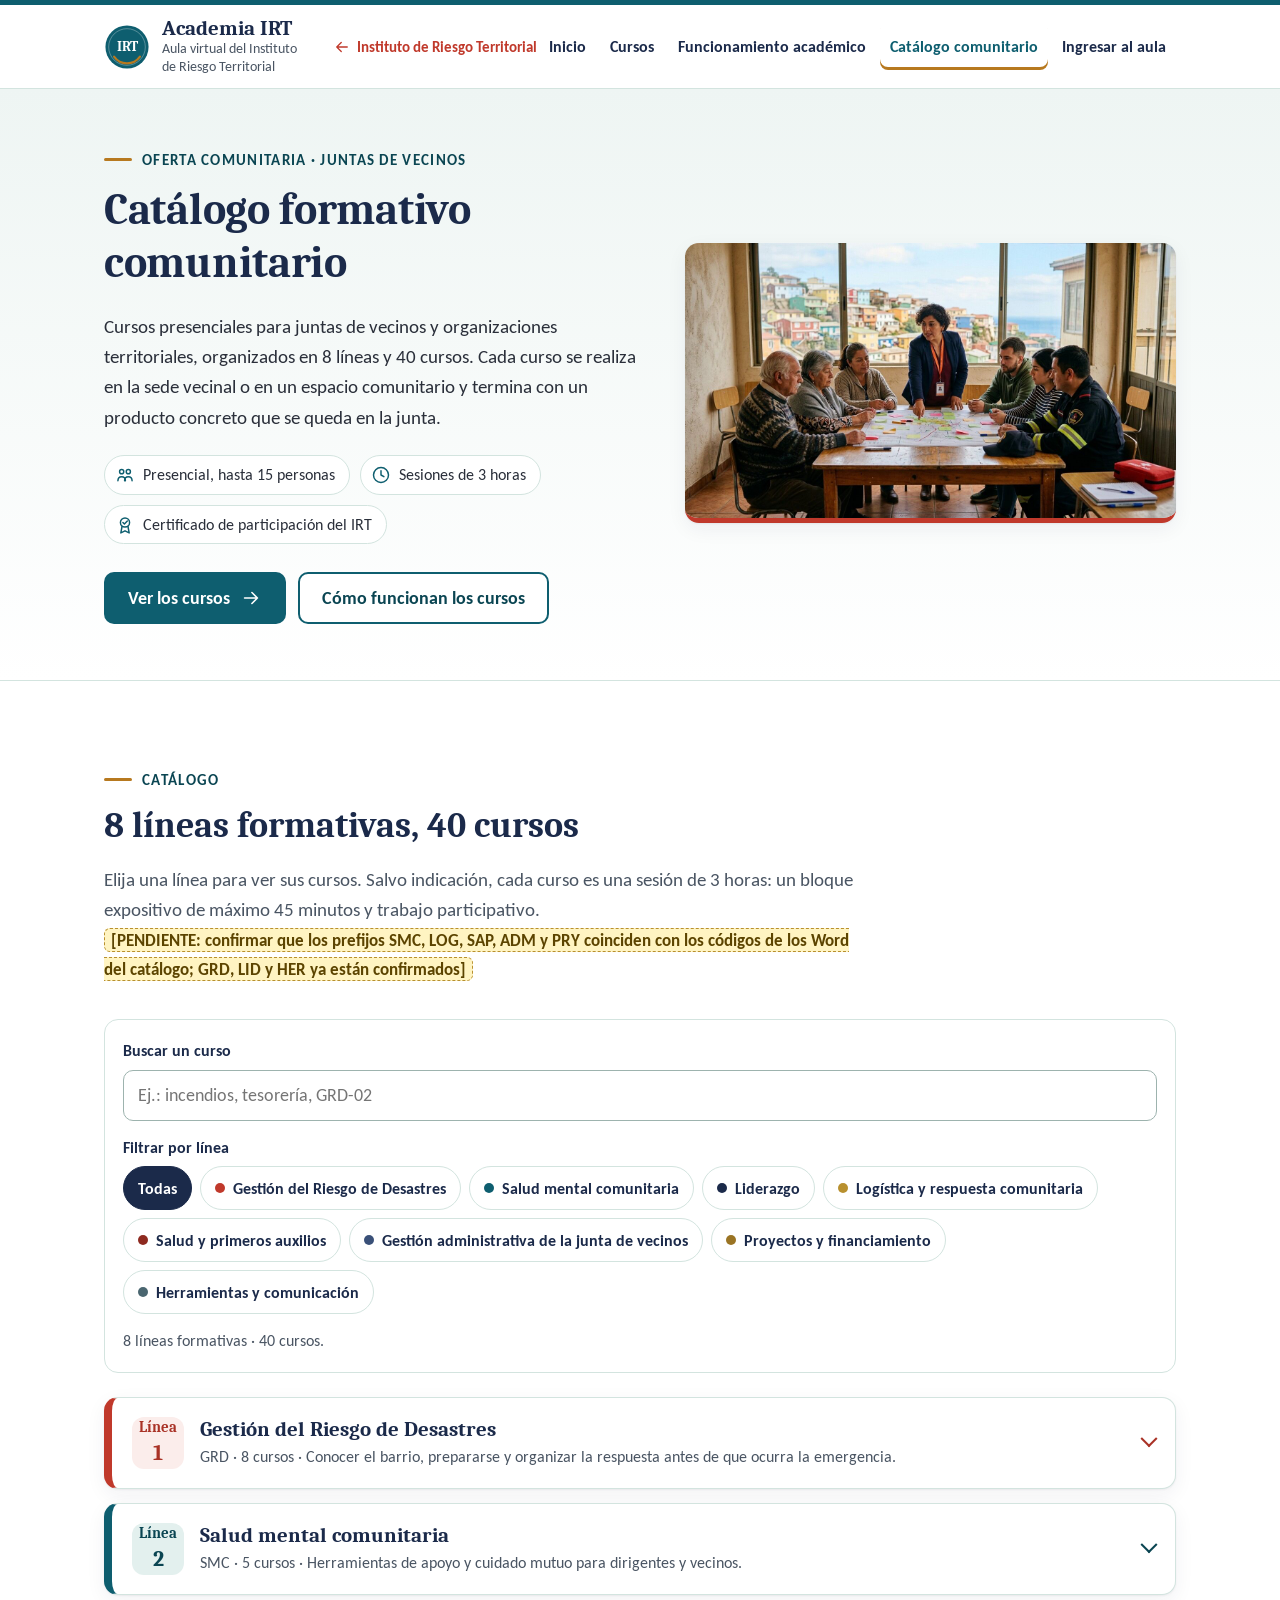
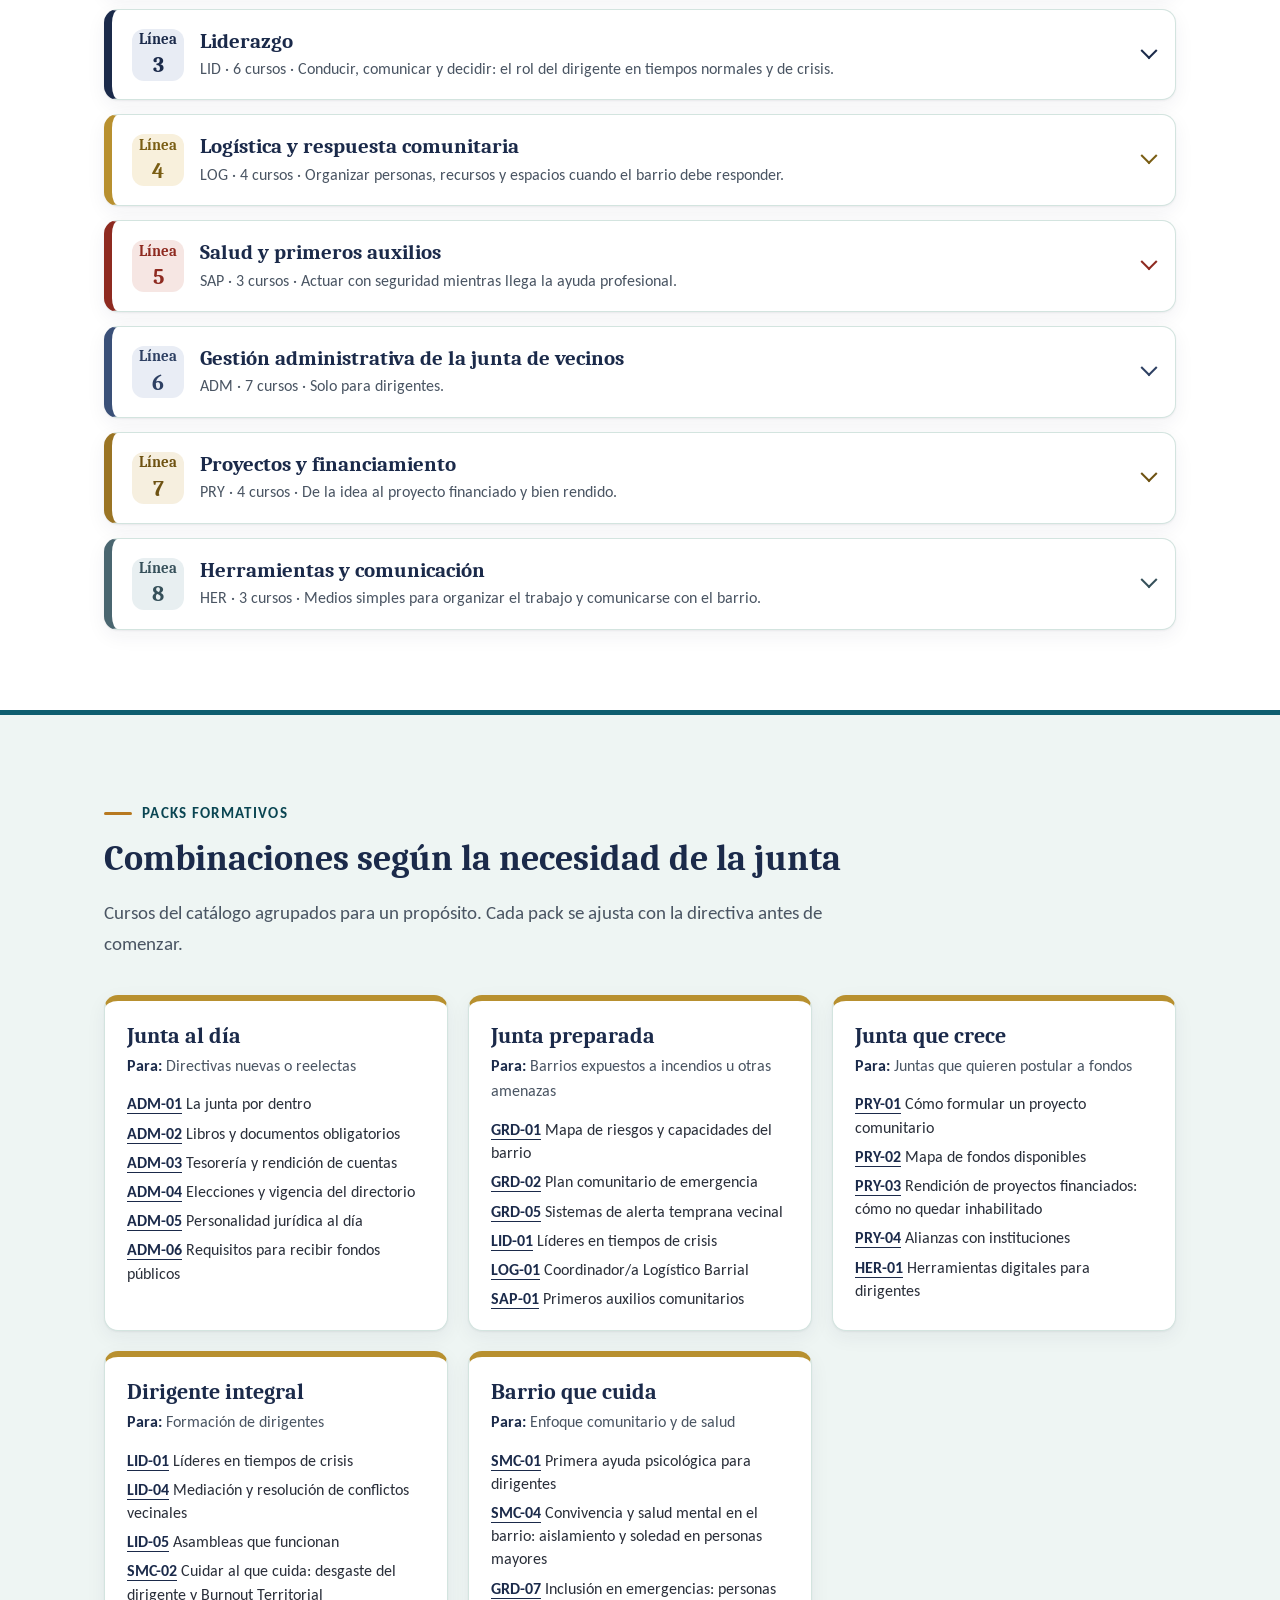
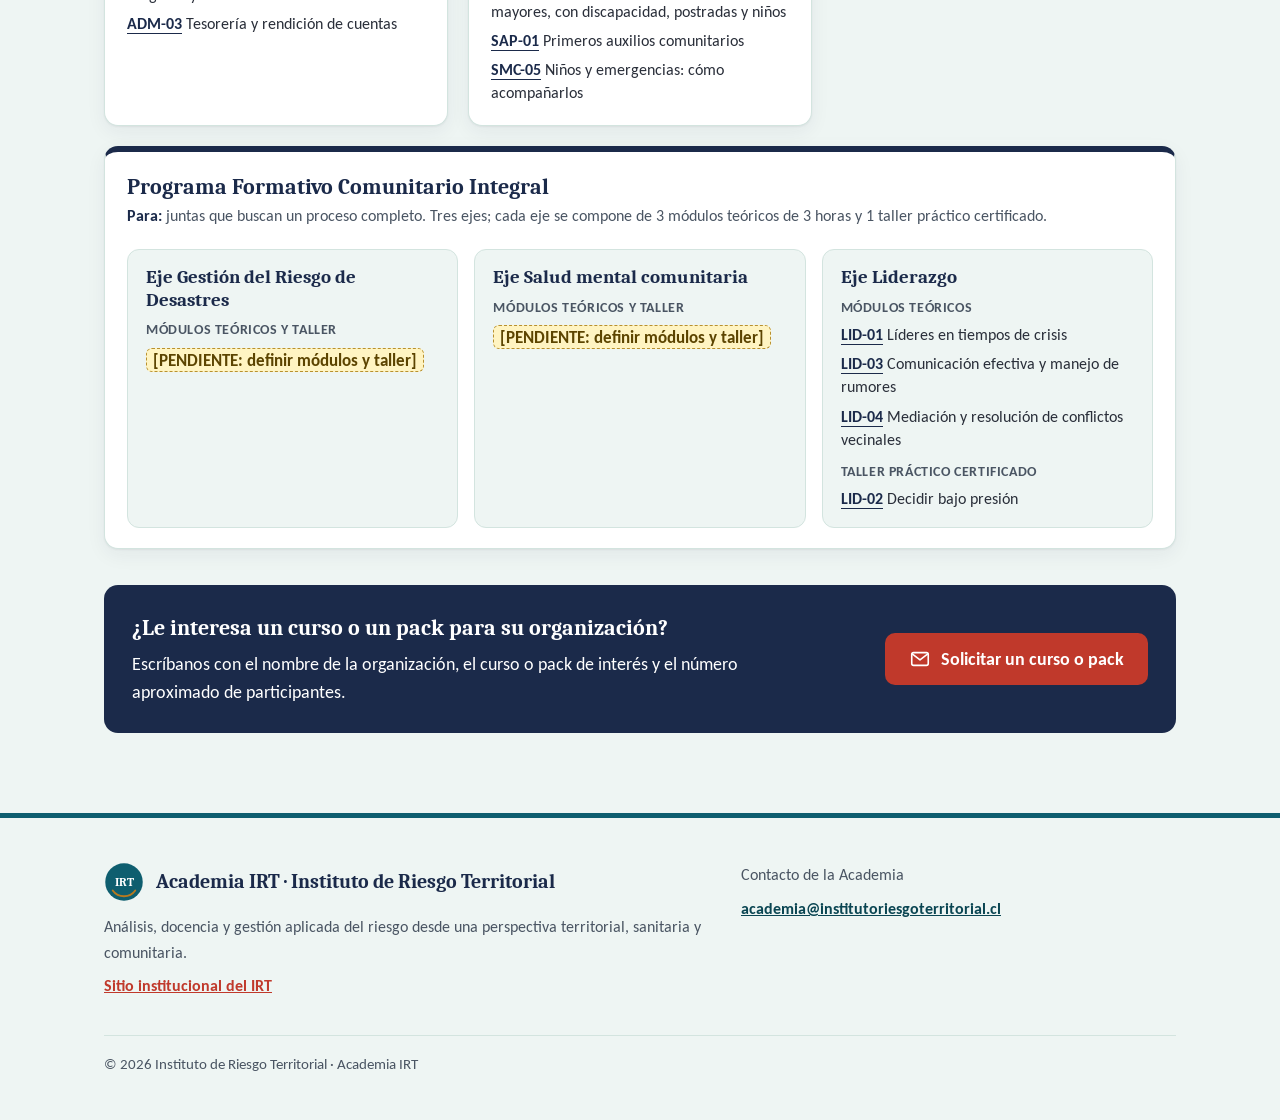
==== catalogo-comunitario/index.html @ b22c7d76 "Agrega Funcionamiento académico y Catálogo comunitario (JJVV) - Nueva página /funcionamiento/: prese" ====
<!doctype html>
<html lang="es">
<head>
<meta charset="utf-8">
<meta name="viewport" content="width=device-width, initial-scale=1">
<!-- Página en revisión: contiene marcas [PENDIENTE]. Quite noindex al publicarla. -->
<meta name="robots" content="noindex, nofollow">
<title>Catálogo comunitario · Academia IRT</title>
<meta name="description" content="Catálogo formativo de la Academia IRT para juntas de vecinos y organizaciones territoriales: 8 líneas y 40 cursos presenciales, y packs formativos.">
<link rel="canonical" href="https://cursos.institutoriesgoterritorial.cl/catalogo-comunitario/">
<meta name="theme-color" content="#0E5E6F">
<link rel="icon" href="/assets/sello.svg?v=20261014" type="image/svg+xml">
<link rel="preconnect" href="https://fonts.googleapis.com">
<link rel="preconnect" href="https://fonts.gstatic.com" crossorigin>
<link href="https://fonts.googleapis.com/css2?family=Caladea:wght@400;700&family=Carlito:ital,wght@0,400;0,700;1,400&display=swap" rel="stylesheet">
<link rel="stylesheet" href="/assets/academia.css?v=20261025b">
<link rel="stylesheet" href="/assets/comunitario.css?v=20261108">
</head>
<body>
<a class="saltar" href="#contenido">Saltar al contenido</a>

<header class="cabecera">
  <div class="wrap">
    <a class="marca" href="/">
      <svg class="sello" viewBox="0 0 64 64" aria-hidden="true"><circle cx="32" cy="32" r="30" fill="#0E5E6F"/><circle cx="32" cy="32" r="25.5" fill="none" stroke="#fff" stroke-opacity=".35" stroke-width="1.2"/><path d="M14 45.5a22 22 0 0 0 36 0" fill="none" stroke="#B7791F" stroke-width="3" stroke-linecap="round"/><text x="32" y="38" text-anchor="middle" font-family="Caladea, Cambria, Georgia, serif" font-weight="700" font-size="19" fill="#fff">IRT</text></svg>
      <span><b>Academia IRT</b><small>Aula virtual del Instituto de Riesgo Territorial</small></span>
    </a>
    <div class="cabecera__extra">
      <a class="volver-irt" href="https://institutoriesgoterritorial.cl" data-sitio="/"><svg class="ico" aria-hidden="true"><use href="/assets/iconos.svg?v=20261025#i-volver"/></svg>Instituto de Riesgo Territorial<span class="visual-oculto"> (sitio institucional)</span></a>
    </div>
    <nav class="menu" aria-label="Secciones de la Academia">
      <a href="/">Inicio</a>
      <a href="/#cursos">Cursos</a>
      <a href="/funcionamiento/">Funcionamiento académico</a>
      <a href="/catalogo-comunitario/" aria-current="true">Catálogo comunitario</a>
      <a href="/cursos/">Ingresar al aula</a>
    </nav>
  </div>
</header>

<main id="contenido">

<section class="apertura-com" aria-labelledby="titulo-catalogo">
  <div class="wrap">
    <div>
      <span class="antetitulo">Oferta comunitaria · Juntas de vecinos</span>
      <h1 id="titulo-catalogo">Catálogo formativo comunitario</h1>
      <p class="bajada">Cursos presenciales para juntas de vecinos y organizaciones territoriales, organizados en 8 líneas y 40 cursos. Cada curso se realiza en la sede vecinal o en un espacio comunitario y termina con un producto concreto que se queda en la junta.</p>
      <div class="datos">
        <span class="dato"><svg class="ico" aria-hidden="true"><use href="/assets/iconos.svg?v=20261025#i-presencial"/></svg>Presencial, hasta 15 personas</span>
        <span class="dato"><svg class="ico" aria-hidden="true"><use href="/assets/iconos.svg?v=20261025#i-reloj"/></svg>Sesiones de 3 horas</span>
        <span class="dato"><svg class="ico" aria-hidden="true"><use href="/assets/iconos.svg?v=20261025#i-certificado"/></svg>Certificado de participación del IRT</span>
      </div>
      <div class="btns">
        <a class="btn btn--primario" href="#catalogo">Ver los cursos<svg class="ico" aria-hidden="true"><use href="/assets/iconos.svg?v=20261025#i-flecha"/></svg></a>
        <a class="btn btn--secundario" href="/funcionamiento/#presencial">Cómo funcionan los cursos</a>
      </div>
    </div>
    <figure>
      <img src="/assets/img/comunitario/taller-comunitario.jpg" alt="Vecinas, vecinos, un bombero y una facilitadora trabajan alrededor de una mesa con un mapa del barrio lleno de notas adhesivas." width="1376" height="768" decoding="async">
    </figure>
  </div>
</section>

<section class="seccion" id="catalogo" aria-labelledby="titulo-lineas">
  <div class="wrap">
    <div class="encabezado">
      <span class="antetitulo">Catálogo</span>
      <h2 id="titulo-lineas">8 líneas formativas, 40 cursos</h2>
      <p class="bajada">Elija una línea para ver sus cursos. Salvo indicación, cada curso es una sesión de 3 horas: un bloque expositivo de máximo 45 minutos y trabajo participativo.</p>
      <span class="pendiente-dato">[PENDIENTE: confirmar que los prefijos SMC, LOG, SAP, ADM y PRY coinciden con los códigos de los Word del catálogo; GRD, LID y HER ya están confirmados]</span>
    </div>

    <div class="cat-herramientas" data-cat-herramientas hidden>
      <div class="cat-buscador">
        <label for="cat-buscar">Buscar un curso</label>
        <input id="cat-buscar" type="search" placeholder="Ej.: incendios, tesorería, GRD-02" autocomplete="off" spellcheck="false" aria-describedby="cat-estado">
      </div>
      <fieldset class="cat-filtros">
        <legend>Filtrar por línea</legend>
        <button type="button" class="cat-filtro" data-cat-filtro="" aria-pressed="true">Todas</button>
        <button type="button" class="cat-filtro" data-cat-filtro="GRD" data-linea="GRD" aria-pressed="false"><i aria-hidden="true"></i>Gestión del Riesgo de Desastres</button>
        <button type="button" class="cat-filtro" data-cat-filtro="SMC" data-linea="SMC" aria-pressed="false"><i aria-hidden="true"></i>Salud mental comunitaria</button>
        <button type="button" class="cat-filtro" data-cat-filtro="LID" data-linea="LID" aria-pressed="false"><i aria-hidden="true"></i>Liderazgo</button>
        <button type="button" class="cat-filtro" data-cat-filtro="LOG" data-linea="LOG" aria-pressed="false"><i aria-hidden="true"></i>Logística y respuesta comunitaria</button>
        <button type="button" class="cat-filtro" data-cat-filtro="SAP" data-linea="SAP" aria-pressed="false"><i aria-hidden="true"></i>Salud y primeros auxilios</button>
        <button type="button" class="cat-filtro" data-cat-filtro="ADM" data-linea="ADM" aria-pressed="false"><i aria-hidden="true"></i>Gestión administrativa de la junta de vecinos</button>
        <button type="button" class="cat-filtro" data-cat-filtro="PRY" data-linea="PRY" aria-pressed="false"><i aria-hidden="true"></i>Proyectos y financiamiento</button>
        <button type="button" class="cat-filtro" data-cat-filtro="HER" data-linea="HER" aria-pressed="false"><i aria-hidden="true"></i>Herramientas y comunicación</button>
      </fieldset>
      <p class="cat-estado" id="cat-estado" data-cat-estado aria-live="polite">8 líneas formativas · 40 cursos.</p>
    </div>

    <div class="lineas" data-catalogo-com>
      <details class="linea" id="linea-GRD" data-linea="GRD">
        <summary>
          <span class="linea__num"><span>Línea</span><b>1</b></span>
          <span><span class="linea__titulo">Gestión del Riesgo de Desastres</span><span class="linea__meta">GRD · 8 cursos · Conocer el barrio, prepararse y organizar la respuesta antes de que ocurra la emergencia.</span></span>
        </summary>
        <div class="linea__cuerpo">
          <ul class="cursos-com">
          <li class="curso-com" id="c-GRD-01">
            <span class="curso-com__codigo">GRD-01</span>
            <div>
              <h4>Mapa de riesgos y capacidades del barrio</h4>
              <p>Cartografía participativa: los vecinos identifican amenazas, zonas seguras, recursos y personas que requieren apoyo.</p>
              <div class="curso-com__tags"><span class="tag-com"><svg class="ico" aria-hidden="true"><use href="/assets/iconos.svg?v=20261025#i-reloj"/></svg>3 horas · 1 sesión</span></div>
            </div>
          </li>
          <li class="curso-com" id="c-GRD-02">
            <span class="curso-com__codigo">GRD-02</span>
            <div>
              <h4>Plan comunitario de emergencia</h4>
              <p>La junta sale con su plan escrito: roles, comunicaciones, puntos de encuentro y coordinación con otros actores.</p>
              <div class="curso-com__tags"><span class="tag-com"><svg class="ico" aria-hidden="true"><use href="/assets/iconos.svg?v=20261025#i-reloj"/></svg>6 horas · 2 sesiones</span></div>
            </div>
          </li>
          <li class="curso-com" id="c-GRD-03">
            <span class="curso-com__codigo">GRD-03</span>
            <div>
              <h4>Prevención y respuesta ante incendios forestales y de interfaz urbana</h4>
              <p>Medidas de prevención en la vivienda y el entorno, y cómo actuar ante un incendio que se acerca al barrio.</p>
              <div class="curso-com__tags"><span class="tag-com"><svg class="ico" aria-hidden="true"><use href="/assets/iconos.svg?v=20261025#i-reloj"/></svg>3 horas · 1 sesión</span></div>
            </div>
          </li>
          <li class="curso-com" id="c-GRD-04">
            <span class="curso-com__codigo">GRD-04</span>
            <div>
              <h4>Preparación familiar</h4>
              <p>Mochila de emergencia, plan familiar y puntos de encuentro, para que cada hogar sepa qué hacer.</p>
              <div class="curso-com__tags"><span class="tag-com"><svg class="ico" aria-hidden="true"><use href="/assets/iconos.svg?v=20261025#i-reloj"/></svg>3 horas · 1 sesión</span><span class="tag-com tag-com--abierto"><svg class="ico" aria-hidden="true"><use href="/assets/iconos.svg?v=20261025#i-comunidad"/></svg>Abierto a todos los vecinos</span></div>
            </div>
          </li>
          <li class="curso-com" id="c-GRD-05">
            <span class="curso-com__codigo">GRD-05</span>
            <div>
              <h4>Sistemas de alerta temprana vecinal</h4>
              <p>Cómo recibir, verificar y difundir una alerta en el barrio, y quién avisa a quién.</p>
              <div class="curso-com__tags"><span class="tag-com"><svg class="ico" aria-hidden="true"><use href="/assets/iconos.svg?v=20261025#i-reloj"/></svg>3 horas · 1 sesión</span></div>
            </div>
          </li>
          <li class="curso-com" id="c-GRD-06">
            <span class="curso-com__codigo">GRD-06</span>
            <div>
              <h4>Evacuación y simulacros barriales</h4>
              <p>Rutas de evacuación, puntos de encuentro y diseño, ejecución y evaluación de un simulacro barrial.</p>
              <div class="curso-com__tags"><span class="tag-com"><svg class="ico" aria-hidden="true"><use href="/assets/iconos.svg?v=20261025#i-reloj"/></svg>6 horas · 2 sesiones</span></div>
            </div>
          </li>
          <li class="curso-com" id="c-GRD-07">
            <span class="curso-com__codigo">GRD-07</span>
            <div>
              <h4>Inclusión en emergencias: personas mayores, con discapacidad, postradas y niños</h4>
              <p>Cómo identificar y apoyar a quienes necesitan más ayuda antes, durante y después de una emergencia.</p>
              <div class="curso-com__tags"><span class="tag-com"><svg class="ico" aria-hidden="true"><use href="/assets/iconos.svg?v=20261025#i-reloj"/></svg>3 horas · 1 sesión</span></div>
            </div>
          </li>
          <li class="curso-com" id="c-GRD-08">
            <span class="curso-com__codigo">GRD-08</span>
            <div>
              <h4>Riesgo cotidiano en el barrio: calor extremo, cortes de agua y luz, temporales</h4>
              <p>Preparación ante los eventos que más se repiten y que afectan la vida diaria del barrio.</p>
              <div class="curso-com__tags"><span class="tag-com"><svg class="ico" aria-hidden="true"><use href="/assets/iconos.svg?v=20261025#i-reloj"/></svg>3 horas · 1 sesión</span></div>
            </div>
          </li>
          </ul>
          <p class="linea__itinerario"><b>Itinerario sugerido:</b> mapa de riesgos (GRD-01) → inclusión (GRD-07) → alerta (GRD-05) → plan (GRD-02) → simulacro (GRD-06).</p>
        </div>
      </details>
      <details class="linea" id="linea-SMC" data-linea="SMC">
        <summary>
          <span class="linea__num"><span>Línea</span><b>2</b></span>
          <span><span class="linea__titulo">Salud mental comunitaria</span><span class="linea__meta">SMC · 5 cursos · Herramientas de apoyo y cuidado mutuo para dirigentes y vecinos.</span></span>
        </summary>
        <div class="linea__cuerpo">
          <p class="linea__nota" role="note"><b>Importante:</b> Estos cursos no forman terapeutas ni habilitan para diagnóstico o tratamiento. Entregan herramientas de apoyo comunitario y derivación.</p>
          <ul class="cursos-com">
          <li class="curso-com" id="c-SMC-01">
            <span class="curso-com__codigo">SMC-01</span>
            <div>
              <h4>Primera ayuda psicológica para dirigentes</h4>
              <p>Cómo acompañar a una persona afectada en las primeras horas: escuchar, contener y derivar.</p>
              <div class="curso-com__tags"><span class="tag-com"><svg class="ico" aria-hidden="true"><use href="/assets/iconos.svg?v=20261025#i-reloj"/></svg>3 horas · 1 sesión</span></div>
            </div>
          </li>
          <li class="curso-com" id="c-SMC-02">
            <span class="curso-com__codigo">SMC-02</span>
            <div>
              <h4>Cuidar al que cuida: desgaste del dirigente y Burnout Territorial</h4>
              <p>Reconocer el desgaste en quienes dirigen y construir prácticas de cuidado dentro de la directiva.</p>
              <div class="curso-com__tags"><span class="tag-com"><svg class="ico" aria-hidden="true"><use href="/assets/iconos.svg?v=20261025#i-reloj"/></svg>3 horas · 1 sesión</span></div>
            </div>
          </li>
          <li class="curso-com" id="c-SMC-03">
            <span class="curso-com__codigo">SMC-03</span>
            <div>
              <h4>Duelo y pérdida en comunidades afectadas</h4>
              <p>Comprender el duelo personal y colectivo tras una emergencia y cómo acompañarlo desde la junta.</p>
              <div class="curso-com__tags"><span class="tag-com"><svg class="ico" aria-hidden="true"><use href="/assets/iconos.svg?v=20261025#i-reloj"/></svg>3 horas · 1 sesión</span></div>
            </div>
          </li>
          <li class="curso-com" id="c-SMC-04">
            <span class="curso-com__codigo">SMC-04</span>
            <div>
              <h4>Convivencia y salud mental en el barrio: aislamiento y soledad en personas mayores</h4>
              <p>Detectar el aislamiento de personas mayores y tejer redes vecinales de apoyo.</p>
              <div class="curso-com__tags"><span class="tag-com"><svg class="ico" aria-hidden="true"><use href="/assets/iconos.svg?v=20261025#i-reloj"/></svg>3 horas · 1 sesión</span></div>
            </div>
          </li>
          <li class="curso-com" id="c-SMC-05">
            <span class="curso-com__codigo">SMC-05</span>
            <div>
              <h4>Niños y emergencias: cómo acompañarlos</h4>
              <p>Cómo hablar con niños y niñas sobre lo ocurrido y acompañarlos en la recuperación.</p>
              <div class="curso-com__tags"><span class="tag-com"><svg class="ico" aria-hidden="true"><use href="/assets/iconos.svg?v=20261025#i-reloj"/></svg>3 horas · 1 sesión</span></div>
            </div>
          </li>
          </ul>
        </div>
      </details>
      <details class="linea" id="linea-LID" data-linea="LID">
        <summary>
          <span class="linea__num"><span>Línea</span><b>3</b></span>
          <span><span class="linea__titulo">Liderazgo</span><span class="linea__meta">LID · 6 cursos · Conducir, comunicar y decidir: el rol del dirigente en tiempos normales y de crisis.</span></span>
        </summary>
        <div class="linea__cuerpo">
          <ul class="cursos-com">
          <li class="curso-com" id="c-LID-01">
            <span class="curso-com__codigo">LID-01</span>
            <div>
              <h4>Líderes en tiempos de crisis</h4>
              <p>El rol del dirigente antes, durante y después de una emergencia: organizar, coordinar y sostener a la comunidad.</p>
              <div class="curso-com__tags"><span class="tag-com"><svg class="ico" aria-hidden="true"><use href="/assets/iconos.svg?v=20261025#i-reloj"/></svg>3 horas · 1 sesión</span></div>
            </div>
          </li>
          <li class="curso-com" id="c-LID-02">
            <span class="curso-com__codigo">LID-02</span>
            <div>
              <h4>Decidir bajo presión</h4>
              <p>Simulación de mesa: la directiva enfrenta un escenario de emergencia, toma decisiones y analiza lo aprendido.</p>
              <div class="curso-com__tags"><span class="tag-com"><svg class="ico" aria-hidden="true"><use href="/assets/iconos.svg?v=20261025#i-reloj"/></svg>3 horas · 1 sesión</span><span class="tag-com tag-com--certificado"><svg class="ico" aria-hidden="true"><use href="/assets/iconos.svg?v=20261025#i-certificado"/></svg>Taller práctico certificado</span></div>
            </div>
          </li>
          <li class="curso-com" id="c-LID-03">
            <span class="curso-com__codigo">LID-03</span>
            <div>
              <h4>Comunicación efectiva y manejo de rumores</h4>
              <p>Informar a los vecinos con claridad y a tiempo, y responder ante rumores y desinformación.</p>
              <div class="curso-com__tags"><span class="tag-com"><svg class="ico" aria-hidden="true"><use href="/assets/iconos.svg?v=20261025#i-reloj"/></svg>3 horas · 1 sesión</span></div>
            </div>
          </li>
          <li class="curso-com" id="c-LID-04">
            <span class="curso-com__codigo">LID-04</span>
            <div>
              <h4>Mediación y resolución de conflictos vecinales</h4>
              <p>Herramientas para prevenir y abordar conflictos entre vecinos y dentro de la organización.</p>
              <div class="curso-com__tags"><span class="tag-com"><svg class="ico" aria-hidden="true"><use href="/assets/iconos.svg?v=20261025#i-reloj"/></svg>3 horas · 1 sesión</span></div>
            </div>
          </li>
          <li class="curso-com" id="c-LID-05">
            <span class="curso-com__codigo">LID-05</span>
            <div>
              <h4>Asambleas que funcionan</h4>
              <p>Preparar, conducir y registrar asambleas con participación, orden y acuerdos claros.</p>
              <div class="curso-com__tags"><span class="tag-com"><svg class="ico" aria-hidden="true"><use href="/assets/iconos.svg?v=20261025#i-reloj"/></svg>3 horas · 1 sesión</span></div>
            </div>
          </li>
          <li class="curso-com" id="c-LID-06">
            <span class="curso-com__codigo">LID-06</span>
            <div>
              <h4>Relevo generacional: cómo sumar jóvenes a la junta</h4>
              <p>Estrategias para que jóvenes se integren a la junta y asuman responsabilidades.</p>
              <div class="curso-com__tags"><span class="tag-com"><svg class="ico" aria-hidden="true"><use href="/assets/iconos.svg?v=20261025#i-reloj"/></svg>3 horas · 1 sesión</span></div>
            </div>
          </li>
          </ul>
        </div>
      </details>
      <details class="linea" id="linea-LOG" data-linea="LOG">
        <summary>
          <span class="linea__num"><span>Línea</span><b>4</b></span>
          <span><span class="linea__titulo">Logística y respuesta comunitaria</span><span class="linea__meta">LOG · 4 cursos · Organizar personas, recursos y espacios cuando el barrio debe responder.</span></span>
        </summary>
        <div class="linea__cuerpo">
          <ul class="cursos-com">
          <li class="curso-com" id="c-LOG-01">
            <span class="curso-com__codigo">LOG-01</span>
            <div>
              <h4>Coordinador/a Logístico Barrial</h4>
              <p>Organizar recursos, insumos y apoyos del barrio durante una emergencia.</p>
              <div class="curso-com__tags"><span class="tag-com"><svg class="ico" aria-hidden="true"><use href="/assets/iconos.svg?v=20261025#i-reloj"/></svg>3 horas · 1 sesión</span></div>
            </div>
          </li>
          <li class="curso-com" id="c-LOG-02">
            <span class="curso-com__codigo">LOG-02</span>
            <div>
              <h4>Gestión de voluntarios</h4>
              <p>Convocar, organizar, asignar tareas y cuidar a quienes se ofrecen a ayudar.</p>
              <div class="curso-com__tags"><span class="tag-com"><svg class="ico" aria-hidden="true"><use href="/assets/iconos.svg?v=20261025#i-reloj"/></svg>3 horas · 1 sesión</span></div>
            </div>
          </li>
          <li class="curso-com" id="c-LOG-03">
            <span class="curso-com__codigo">LOG-03</span>
            <div>
              <h4>Albergues y puntos de acogida comunitarios</h4>
              <p>Habilitar y administrar un punto de acogida de forma ordenada y segura.</p>
              <div class="curso-com__tags"><span class="tag-com"><svg class="ico" aria-hidden="true"><use href="/assets/iconos.svg?v=20261025#i-reloj"/></svg>3 horas · 1 sesión</span></div>
            </div>
          </li>
          <li class="curso-com" id="c-LOG-04">
            <span class="curso-com__codigo">LOG-04</span>
            <div>
              <h4>Catastro vecinal de daños y necesidades</h4>
              <p>Levantar un catastro vecinal y empalmarlo con la Ficha Básica de Emergencia (FIBE) municipal.</p>
              <div class="curso-com__tags"><span class="tag-com"><svg class="ico" aria-hidden="true"><use href="/assets/iconos.svg?v=20261025#i-reloj"/></svg>3 horas · 1 sesión</span></div>
            </div>
          </li>
          </ul>
        </div>
      </details>
      <details class="linea" id="linea-SAP" data-linea="SAP">
        <summary>
          <span class="linea__num"><span>Línea</span><b>5</b></span>
          <span><span class="linea__titulo">Salud y primeros auxilios</span><span class="linea__meta">SAP · 3 cursos · Actuar con seguridad mientras llega la ayuda profesional.</span></span>
        </summary>
        <div class="linea__cuerpo">
          <ul class="cursos-com">
          <li class="curso-com" id="c-SAP-01">
            <span class="curso-com__codigo">SAP-01</span>
            <div>
              <h4>Primeros auxilios comunitarios</h4>
              <p>Actuación inicial ante heridas, quemaduras, caídas y otras situaciones frecuentes hasta que llegue la ayuda.</p>
              <div class="curso-com__tags"><span class="tag-com"><svg class="ico" aria-hidden="true"><use href="/assets/iconos.svg?v=20261025#i-reloj"/></svg>3 horas · 1 sesión</span></div>
            </div>
          </li>
          <li class="curso-com" id="c-SAP-02">
            <span class="curso-com__codigo">SAP-02</span>
            <div>
              <h4>RCP y uso de DEA para sedes vecinales</h4>
              <p>Reanimación cardiopulmonar y uso del desfibrilador externo automático en la sede vecinal.</p>
              <div class="curso-com__tags"><span class="tag-com"><svg class="ico" aria-hidden="true"><use href="/assets/iconos.svg?v=20261025#i-reloj"/></svg>3 horas · 1 sesión</span></div>
            </div>
          </li>
          <li class="curso-com" id="c-SAP-03">
            <span class="curso-com__codigo">SAP-03</span>
            <div>
              <h4>Salud en emergencias</h4>
              <p>Agua segura, manejo de alimentos y cuidado de enfermedades crónicas sin acceso a farmacia.</p>
              <div class="curso-com__tags"><span class="tag-com"><svg class="ico" aria-hidden="true"><use href="/assets/iconos.svg?v=20261025#i-reloj"/></svg>3 horas · 1 sesión</span></div>
            </div>
          </li>
          </ul>
        </div>
      </details>
      <details class="linea" id="linea-ADM" data-linea="ADM">
        <summary>
          <span class="linea__num"><span>Línea</span><b>6</b></span>
          <span><span class="linea__titulo">Gestión administrativa de la junta de vecinos</span><span class="linea__meta">ADM · 7 cursos · Solo para dirigentes.</span></span>
        </summary>
        <div class="linea__cuerpo">
          <p class="linea__sub">Fortalecimiento organizacional para reducir la vulnerabilidad institucional de la comunidad.</p>
          <ul class="cursos-com">
          <li class="curso-com" id="c-ADM-01">
            <span class="curso-com__codigo">ADM-01</span>
            <div>
              <h4>La junta por dentro</h4>
              <p>Ley 19.418, estatutos, roles del directorio, y derechos y deberes de los socios.</p>
              <div class="curso-com__tags"><span class="tag-com"><svg class="ico" aria-hidden="true"><use href="/assets/iconos.svg?v=20261025#i-reloj"/></svg>3 horas · 1 sesión</span><span class="tag-com"><svg class="ico" aria-hidden="true"><use href="/assets/iconos.svg?v=20261025#i-relatoria"/></svg>Solo dirigentes</span></div>
            </div>
          </li>
          <li class="curso-com" id="c-ADM-02">
            <span class="curso-com__codigo">ADM-02</span>
            <div>
              <h4>Libros y documentos obligatorios</h4>
              <p>Qué libros y documentos debe llevar la junta y cómo mantenerlos al día.</p>
              <div class="curso-com__tags"><span class="tag-com"><svg class="ico" aria-hidden="true"><use href="/assets/iconos.svg?v=20261025#i-reloj"/></svg>3 horas · 1 sesión</span><span class="tag-com"><svg class="ico" aria-hidden="true"><use href="/assets/iconos.svg?v=20261025#i-relatoria"/></svg>Solo dirigentes</span></div>
            </div>
          </li>
          <li class="curso-com" id="c-ADM-03">
            <span class="curso-com__codigo">ADM-03</span>
            <div>
              <h4>Tesorería y rendición de cuentas</h4>
              <p>Manejo ordenado de los recursos y rendición de cuentas ante la asamblea.</p>
              <div class="curso-com__tags"><span class="tag-com"><svg class="ico" aria-hidden="true"><use href="/assets/iconos.svg?v=20261025#i-reloj"/></svg>3 horas · 1 sesión</span><span class="tag-com"><svg class="ico" aria-hidden="true"><use href="/assets/iconos.svg?v=20261025#i-relatoria"/></svg>Solo dirigentes</span></div>
            </div>
          </li>
          <li class="curso-com" id="c-ADM-04">
            <span class="curso-com__codigo">ADM-04</span>
            <div>
              <h4>Elecciones y vigencia del directorio</h4>
              <p>Cómo organizar elecciones y mantener vigente el directorio.</p>
              <div class="curso-com__tags"><span class="tag-com"><svg class="ico" aria-hidden="true"><use href="/assets/iconos.svg?v=20261025#i-reloj"/></svg>3 horas · 1 sesión</span><span class="tag-com"><svg class="ico" aria-hidden="true"><use href="/assets/iconos.svg?v=20261025#i-relatoria"/></svg>Solo dirigentes</span></div>
            </div>
          </li>
          <li class="curso-com" id="c-ADM-05">
            <span class="curso-com__codigo">ADM-05</span>
            <div>
              <h4>Personalidad jurídica al día</h4>
              <p>Qué revisar para que la organización mantenga vigente su personalidad jurídica.</p>
              <div class="curso-com__tags"><span class="tag-com"><svg class="ico" aria-hidden="true"><use href="/assets/iconos.svg?v=20261025#i-reloj"/></svg>3 horas · 1 sesión</span><span class="tag-com"><svg class="ico" aria-hidden="true"><use href="/assets/iconos.svg?v=20261025#i-relatoria"/></svg>Solo dirigentes</span></div>
            </div>
          </li>
          <li class="curso-com" id="c-ADM-06">
            <span class="curso-com__codigo">ADM-06</span>
            <div>
              <h4>Requisitos para recibir fondos públicos</h4>
              <p>Registro de Colaboradores del Estado (Ley 19.862) y demás requisitos para recibir fondos públicos.</p>
              <div class="curso-com__tags"><span class="tag-com"><svg class="ico" aria-hidden="true"><use href="/assets/iconos.svg?v=20261025#i-reloj"/></svg>3 horas · 1 sesión</span><span class="tag-com"><svg class="ico" aria-hidden="true"><use href="/assets/iconos.svg?v=20261025#i-relatoria"/></svg>Solo dirigentes</span></div>
            </div>
          </li>
          <li class="curso-com" id="c-ADM-07">
            <span class="curso-com__codigo">ADM-07</span>
            <div>
              <h4>Comodato y administración de la sede social</h4>
              <p>Uso, cuidado y responsabilidades en la administración de la sede.</p>
              <div class="curso-com__tags"><span class="tag-com"><svg class="ico" aria-hidden="true"><use href="/assets/iconos.svg?v=20261025#i-reloj"/></svg>3 horas · 1 sesión</span><span class="tag-com"><svg class="ico" aria-hidden="true"><use href="/assets/iconos.svg?v=20261025#i-relatoria"/></svg>Solo dirigentes</span></div>
            </div>
          </li>
          </ul>
        </div>
      </details>
      <details class="linea" id="linea-PRY" data-linea="PRY">
        <summary>
          <span class="linea__num"><span>Línea</span><b>7</b></span>
          <span><span class="linea__titulo">Proyectos y financiamiento</span><span class="linea__meta">PRY · 4 cursos · De la idea al proyecto financiado y bien rendido.</span></span>
        </summary>
        <div class="linea__cuerpo">
          <ul class="cursos-com">
          <li class="curso-com" id="c-PRY-01">
            <span class="curso-com__codigo">PRY-01</span>
            <div>
              <h4>Cómo formular un proyecto comunitario</h4>
              <p>Del problema a la propuesta: objetivos, actividades, presupuesto y resultados esperados.</p>
              <div class="curso-com__tags"><span class="tag-com"><svg class="ico" aria-hidden="true"><use href="/assets/iconos.svg?v=20261025#i-reloj"/></svg>3 horas · 1 sesión</span></div>
            </div>
          </li>
          <li class="curso-com" id="c-PRY-02">
            <span class="curso-com__codigo">PRY-02</span>
            <div>
              <h4>Mapa de fondos disponibles</h4>
              <p>Qué fondos existen para organizaciones comunitarias y cómo organizarse para postular.</p>
              <div class="curso-com__tags"><span class="tag-com"><svg class="ico" aria-hidden="true"><use href="/assets/iconos.svg?v=20261025#i-reloj"/></svg>3 horas · 1 sesión</span></div>
            </div>
          </li>
          <li class="curso-com" id="c-PRY-03">
            <span class="curso-com__codigo">PRY-03</span>
            <div>
              <h4>Rendición de proyectos financiados: cómo no quedar inhabilitado</h4>
              <p>Cómo rendir un proyecto financiado y evitar quedar fuera de nuevas postulaciones.</p>
              <div class="curso-com__tags"><span class="tag-com"><svg class="ico" aria-hidden="true"><use href="/assets/iconos.svg?v=20261025#i-reloj"/></svg>3 horas · 1 sesión</span></div>
            </div>
          </li>
          <li class="curso-com" id="c-PRY-04">
            <span class="curso-com__codigo">PRY-04</span>
            <div>
              <h4>Alianzas con instituciones</h4>
              <p>Cómo construir alianzas con municipio, CESFAM, bomberos, colegios y empresas.</p>
              <div class="curso-com__tags"><span class="tag-com"><svg class="ico" aria-hidden="true"><use href="/assets/iconos.svg?v=20261025#i-reloj"/></svg>3 horas · 1 sesión</span></div>
            </div>
          </li>
          </ul>
        </div>
      </details>
      <details class="linea" id="linea-HER" data-linea="HER">
        <summary>
          <span class="linea__num"><span>Línea</span><b>8</b></span>
          <span><span class="linea__titulo">Herramientas y comunicación</span><span class="linea__meta">HER · 3 cursos · Medios simples para organizar el trabajo y comunicarse con el barrio.</span></span>
        </summary>
        <div class="linea__cuerpo">
          <ul class="cursos-com">
          <li class="curso-com" id="c-HER-01">
            <span class="curso-com__codigo">HER-01</span>
            <div>
              <h4>Herramientas digitales para dirigentes</h4>
              <p>Correo, documentos compartidos, formularios y mensajería para organizar el trabajo de la directiva.</p>
              <div class="curso-com__tags"><span class="tag-com"><svg class="ico" aria-hidden="true"><use href="/assets/iconos.svg?v=20261025#i-reloj"/></svg>3 horas · 1 sesión</span></div>
            </div>
          </li>
          <li class="curso-com" id="c-HER-02">
            <span class="curso-com__codigo">HER-02</span>
            <div>
              <h4>Redes sociales de la junta: informar sin generar conflicto</h4>
              <p>Criterios para informar por las redes de la junta de manera clara y respetuosa.</p>
              <div class="curso-com__tags"><span class="tag-com"><svg class="ico" aria-hidden="true"><use href="/assets/iconos.svg?v=20261025#i-reloj"/></svg>3 horas · 1 sesión</span></div>
            </div>
          </li>
          <li class="curso-com" id="c-HER-03">
            <span class="curso-com__codigo">HER-03</span>
            <div>
              <h4>Registro y memoria barrial</h4>
              <p>Registrar la historia, las actividades y los aprendizajes del barrio.</p>
              <div class="curso-com__tags"><span class="tag-com"><svg class="ico" aria-hidden="true"><use href="/assets/iconos.svg?v=20261025#i-reloj"/></svg>3 horas · 1 sesión</span></div>
            </div>
          </li>
          </ul>
        </div>
      </details>
    </div>
    <p class="cat-vacio" data-cat-vacio hidden>No encontramos cursos con ese texto. Pruebe con otra palabra o elija «Todas».</p>
  </div>
</section>

<section class="seccion seccion--salvia seccion--banda" id="packs" aria-labelledby="titulo-packs">
  <div class="wrap">
    <div class="encabezado">
      <span class="antetitulo">Packs formativos</span>
      <h2 id="titulo-packs">Combinaciones según la necesidad de la junta</h2>
      <p class="bajada">Cursos del catálogo agrupados para un propósito. Cada pack se ajusta con la directiva antes de comenzar.</p>
    </div>
    <div class="packs">
      <article class="pack">
        <h3>Junta al día</h3>
        <p class="pack__para"><b>Para:</b> Directivas nuevas o reelectas</p>
        <ul>
          <li><a href="#c-ADM-01">ADM-01</a>La junta por dentro</li>
          <li><a href="#c-ADM-02">ADM-02</a>Libros y documentos obligatorios</li>
          <li><a href="#c-ADM-03">ADM-03</a>Tesorería y rendición de cuentas</li>
          <li><a href="#c-ADM-04">ADM-04</a>Elecciones y vigencia del directorio</li>
          <li><a href="#c-ADM-05">ADM-05</a>Personalidad jurídica al día</li>
          <li><a href="#c-ADM-06">ADM-06</a>Requisitos para recibir fondos públicos</li>
        </ul>
      </article>
      <article class="pack">
        <h3>Junta preparada</h3>
        <p class="pack__para"><b>Para:</b> Barrios expuestos a incendios u otras amenazas</p>
        <ul>
          <li><a href="#c-GRD-01">GRD-01</a>Mapa de riesgos y capacidades del barrio</li>
          <li><a href="#c-GRD-02">GRD-02</a>Plan comunitario de emergencia</li>
          <li><a href="#c-GRD-05">GRD-05</a>Sistemas de alerta temprana vecinal</li>
          <li><a href="#c-LID-01">LID-01</a>Líderes en tiempos de crisis</li>
          <li><a href="#c-LOG-01">LOG-01</a>Coordinador/a Logístico Barrial</li>
          <li><a href="#c-SAP-01">SAP-01</a>Primeros auxilios comunitarios</li>
        </ul>
      </article>
      <article class="pack">
        <h3>Junta que crece</h3>
        <p class="pack__para"><b>Para:</b> Juntas que quieren postular a fondos</p>
        <ul>
          <li><a href="#c-PRY-01">PRY-01</a>Cómo formular un proyecto comunitario</li>
          <li><a href="#c-PRY-02">PRY-02</a>Mapa de fondos disponibles</li>
          <li><a href="#c-PRY-03">PRY-03</a>Rendición de proyectos financiados: cómo no quedar inhabilitado</li>
          <li><a href="#c-PRY-04">PRY-04</a>Alianzas con instituciones</li>
          <li><a href="#c-HER-01">HER-01</a>Herramientas digitales para dirigentes</li>
        </ul>
      </article>
      <article class="pack">
        <h3>Dirigente integral</h3>
        <p class="pack__para"><b>Para:</b> Formación de dirigentes</p>
        <ul>
          <li><a href="#c-LID-01">LID-01</a>Líderes en tiempos de crisis</li>
          <li><a href="#c-LID-04">LID-04</a>Mediación y resolución de conflictos vecinales</li>
          <li><a href="#c-LID-05">LID-05</a>Asambleas que funcionan</li>
          <li><a href="#c-SMC-02">SMC-02</a>Cuidar al que cuida: desgaste del dirigente y Burnout Territorial</li>
          <li><a href="#c-ADM-03">ADM-03</a>Tesorería y rendición de cuentas</li>
        </ul>
      </article>
      <article class="pack">
        <h3>Barrio que cuida</h3>
        <p class="pack__para"><b>Para:</b> Enfoque comunitario y de salud</p>
        <ul>
          <li><a href="#c-SMC-01">SMC-01</a>Primera ayuda psicológica para dirigentes</li>
          <li><a href="#c-SMC-04">SMC-04</a>Convivencia y salud mental en el barrio: aislamiento y soledad en personas mayores</li>
          <li><a href="#c-GRD-07">GRD-07</a>Inclusión en emergencias: personas mayores, con discapacidad, postradas y niños</li>
          <li><a href="#c-SAP-01">SAP-01</a>Primeros auxilios comunitarios</li>
          <li><a href="#c-SMC-05">SMC-05</a>Niños y emergencias: cómo acompañarlos</li>
        </ul>
      </article>
      <article class="pack pack--integral">
        <h3>Programa Formativo Comunitario Integral</h3>
        <p class="pack__para"><b>Para:</b> juntas que buscan un proceso completo. Tres ejes; cada eje se compone de 3 módulos teóricos de 3 horas y 1 taller práctico certificado.</p>
        <div class="ejes">
          <div class="eje" data-linea="GRD">
            <h4>Eje Gestión del Riesgo de Desastres</h4>
            <small>Módulos teóricos y taller</small>
            <p style="margin:0"><span class="pendiente-dato">[PENDIENTE: definir módulos y taller]</span></p>
          </div>
          <div class="eje" data-linea="SMC">
            <h4>Eje Salud mental comunitaria</h4>
            <small>Módulos teóricos y taller</small>
            <p style="margin:0"><span class="pendiente-dato">[PENDIENTE: definir módulos y taller]</span></p>
          </div>
          <div class="eje" data-linea="LID">
            <h4>Eje Liderazgo</h4>
            <small>Módulos teóricos</small>
            <ul>
              <li><a href="#c-LID-01">LID-01</a>Líderes en tiempos de crisis</li>
              <li><a href="#c-LID-03">LID-03</a>Comunicación efectiva y manejo de rumores</li>
              <li><a href="#c-LID-04">LID-04</a>Mediación y resolución de conflictos vecinales</li>
            </ul>
            <small>Taller práctico certificado</small>
            <ul>
              <li><a href="#c-LID-02">LID-02</a>Decidir bajo presión</li>
            </ul>
          </div>
        </div>
      </article>
    </div>

    <div class="cierre-com">
      <p><b>¿Le interesa un curso o un pack para su organización?</b>Escríbanos con el nombre de la organización, el curso o pack de interés y el número aproximado de participantes.</p>
      <a class="btn btn--irt" href="mailto:academia@institutoriesgoterritorial.cl?subject=Solicitud%20de%20capacitaci%C3%B3n%20comunitaria"><svg class="ico" aria-hidden="true"><use href="/assets/iconos.svg?v=20261025#i-correo"/></svg>Solicitar un curso o pack</a>
    </div>
  </div>
</section>

</main>

<footer class="pie">
  <div class="wrap">
    <div>
      <div class="pie__marca">
        <svg class="sello" viewBox="0 0 64 64" aria-hidden="true" style="width:40px;height:40px"><circle cx="32" cy="32" r="30" fill="#0E5E6F"/><path d="M14 45.5a22 22 0 0 0 36 0" fill="none" stroke="#B7791F" stroke-width="3" stroke-linecap="round"/><text x="32" y="38" text-anchor="middle" font-family="Caladea, Cambria, Georgia, serif" font-weight="700" font-size="19" fill="#fff">IRT</text></svg>
        <b>Academia IRT · Instituto de Riesgo Territorial</b>
      </div>
      <p>Análisis, docencia y gestión aplicada del riesgo desde una perspectiva territorial, sanitaria y comunitaria.</p>
      <p><a class="pie__irt" href="https://institutoriesgoterritorial.cl" data-sitio="/">Sitio institucional del IRT</a></p>
    </div>
    <div>
      <p>Contacto de la Academia</p>
      <p><a class="correo" href="mailto:academia@institutoriesgoterritorial.cl">academia@institutoriesgoterritorial.cl</a></p>
    </div>
    <p class="pie__copy">© 2026 Instituto de Riesgo Territorial · Academia IRT</p>
  </div>
</footer>

<script src="/assets/academia.js?v=20261014"></script>
<script src="/assets/comunitario.js?v=20261108"></script>
</body>
</html>
---- assets/academia.css ----
/* ==========================================================================
   Academia IRT · Hoja de estilos compartida
   Portada, página 404 y páginas de curso usan este mismo archivo.
   Al modificarlo, cambie la versión en los <link>: academia.css?v=AAAAMMDD
   ========================================================================== */

/* --------------------------------------------------------------------------
   1. Identidad de color
   Paleta análoga a la del IRT: el petróleo es vecino del azul marino IRT en el
   círculo cromático (parentesco sin confusión). Proporción 60-30-10:
   fondos claros · petróleo y tinta · ocre.
   Contraste verificado (WCAG 2.1): ver README, sección «Identidad visual».
   -------------------------------------------------------------------------- */
:root{
  /* Color principal de la Academia */
  --petroleo:#0E5E6F;          /* botones, bandas finas, encabezados de tarjeta, enlaces */
  --petroleo-osc:#0A4552;      /* hover, antetítulos, foco */
  --petroleo-claro:#DCEDEA;    /* fichas suaves, chips */

  /* Fondos (60 %) */
  --blanco:#FFFFFF;
  --salvia:#EEF5F3;            /* secciones alternas */
  --linea:#D3E4DF;             /* bordes de tarjeta (decorativo) */

  /* Acento cálido (10 %), derivado del dorado IRT #C9A227 */
  --ocre:#B7791F;              /* solo elementos gráficos: insignias, progreso, detalles */
  --ocre-osc:#8A5A12;          /* ocre como texto */
  --ocre-claro:#FBF2E2;        /* fondo de recuadros de aviso */

  /* Tinta: vínculo con la marca madre */
  --tinta:#1B2A4A;             /* titulares (azul marino IRT) */
  --texto:#2A2F3A;             /* texto corrido (carbón) */
  --texto-suave:#4A5563;       /* texto secundario */

  /* Firma de pertenencia: solo sello IRT y enlace al Instituto */
  --terracota:#C0392B;

  /* Estado «disponible pronto» */
  --pendiente-fondo:#EEF1F1;
  --pendiente-texto:#5D6670;

  /* Tipografía institucional */
  --f-titulo:"Caladea",Cambria,Georgia,serif;
  --f-texto:"Carlito",Calibri,"Segoe UI",Arial,sans-serif;

  /* Ritmo */
  --ancho:1120px;
  --margen:24px;
  --radio:14px;
  --sombra:0 1px 2px rgba(27,42,74,.06),0 6px 20px rgba(27,42,74,.06);
}

/* --------------------------------------------------------------------------
   2. Base
   -------------------------------------------------------------------------- */
*,*::before,*::after{box-sizing:border-box}
html{scroll-behavior:smooth;-webkit-text-size-adjust:100%}
body{margin:0;background:var(--blanco);color:var(--texto);font-family:var(--f-texto);font-size:18px;line-height:1.6;overflow-wrap:break-word}
h1,h2,h3,h4{font-family:var(--f-titulo);color:var(--tinta);line-height:1.2;margin:0 0 .5em;font-weight:700}
h1{font-size:clamp(32px,5vw,50px);letter-spacing:-.3px}
h2{font-size:clamp(27px,3.6vw,36px)}
h3{font-size:21px}
p{margin:0 0 1em}
a{color:var(--petroleo)}
a:hover{color:var(--petroleo-osc)}
img,svg{max-width:100%}
:focus-visible{outline:3px solid var(--petroleo-osc);outline-offset:3px;border-radius:4px}
[id]{scroll-margin-top:96px}
.wrap{max-width:var(--ancho);margin:0 auto;padding:0 var(--margen);width:100%}
.correo{overflow-wrap:anywhere}
.visual-oculto{position:absolute!important;width:1px;height:1px;overflow:hidden;clip:rect(0 0 0 0);white-space:nowrap}

.saltar{position:absolute;left:12px;top:-60px;z-index:100;background:var(--petroleo-osc);color:#fff;padding:10px 16px;border-radius:8px;font-weight:700;text-decoration:none}
.saltar:focus{top:12px;color:#fff}

/* Iconos lineales (sprite /assets/iconos.svg) */
.ico{width:24px;height:24px;flex:none;fill:none;stroke:currentColor;stroke-width:1.75;stroke-linecap:round;stroke-linejoin:round;vertical-align:middle}
.ico--g{width:32px;height:32px}

/* Marcador de contenido por confirmar (visible a propósito) */

/* --------------------------------------------------------------------------
   3. Cabecera y marca
   -------------------------------------------------------------------------- */
.cabecera{background:var(--blanco);border-top:5px solid var(--petroleo);border-bottom:1px solid var(--linea);position:relative;z-index:20}
.cabecera .wrap{display:flex;align-items:center;justify-content:space-between;gap:20px;padding-top:12px;padding-bottom:12px}
.marca{display:flex;align-items:center;gap:12px;text-decoration:none;color:var(--tinta);min-width:0}
.marca:hover{color:var(--tinta)}
.sello{width:46px;height:46px;flex:none;display:block}
.marca b{display:block;font-family:var(--f-titulo);font-size:21px;line-height:1.1;color:var(--tinta)}
.marca small{display:block;font-size:14px;line-height:1.3;color:var(--texto-suave)}
.menu{display:flex;align-items:center;gap:4px}
.menu a{color:var(--tinta);text-decoration:none;font-size:16px;font-weight:700;padding:10px 10px;border-radius:8px;white-space:nowrap}
.menu a:hover{background:var(--salvia);color:var(--petroleo-osc)}
.menu a[aria-current="true"]{color:var(--petroleo);box-shadow:inset 0 -3px 0 var(--ocre)}
.volver-irt{display:inline-flex;align-items:center;gap:6px;color:var(--terracota);font-size:15px;font-weight:700;text-decoration:none;white-space:nowrap}
.volver-irt:hover{color:var(--terracota);text-decoration:underline}
.volver-irt .ico{width:18px;height:18px}
.cabecera__extra{display:flex;align-items:center;gap:18px}

@media (min-width:1101px){
  .cabecera{position:sticky;top:0}
}

/* --------------------------------------------------------------------------
   4. Botones
   -------------------------------------------------------------------------- */
.btns{display:flex;flex-wrap:wrap;gap:12px}
.btn{display:inline-flex;align-items:center;justify-content:center;gap:10px;min-height:52px;padding:12px 22px;border-radius:10px;font-family:var(--f-texto);font-weight:700;font-size:18px;line-height:1.25;text-decoration:none;border:2px solid transparent;text-align:center;cursor:pointer;transition:background-color .15s ease,box-shadow .15s ease,transform .15s ease}
.btn:hover{transform:translateY(-1px);box-shadow:0 6px 16px rgba(10,69,82,.18)}
.btn--primario{background:var(--petroleo);color:#fff}
.btn--primario:hover{background:var(--petroleo-osc);color:#fff}
.btn--secundario{background:var(--blanco);color:var(--petroleo-osc);border-color:var(--petroleo)}
.btn--secundario:hover{background:var(--salvia);color:var(--petroleo-osc)}
.btn--chico{min-height:48px;font-size:17px;padding:10px 18px}
.btn .ico{width:22px;height:22px}

/* Iconos dentro de botones de curso (CSS, para que sobrevivan al script de enlaces pendientes) */
.btn--leer::before,.btn--test::before,.btn--descargar::before,.btn--correo::before,.btn--presentacion::before{content:"";width:22px;height:22px;flex:none;background:currentColor;-webkit-mask:var(--m) center/contain no-repeat;mask:var(--m) center/contain no-repeat}
.btn--leer{--m:url("data:image/svg+xml,%3Csvg xmlns='http://www.w3.org/2000/svg' viewBox='0 0 24 24' fill='none' stroke='%23000' stroke-width='1.9' stroke-linecap='round' stroke-linejoin='round'%3E%3Cpath d='M3 5.5c3-1.5 6-1.5 9 .5 3-2 6-2 9-.5v13c-3-1.5-6-1.5-9 .5-3-2-6-2-9-.5z'/%3E%3Cpath d='M12 6v13'/%3E%3C/svg%3E")}
.btn--test{--m:url("data:image/svg+xml,%3Csvg xmlns='http://www.w3.org/2000/svg' viewBox='0 0 24 24' fill='none' stroke='%23000' stroke-width='1.9' stroke-linecap='round' stroke-linejoin='round'%3E%3Crect x='4.5' y='3.5' width='15' height='18' rx='2'/%3E%3Cpath d='M8 11l1.5 1.5L12 10M8 16l1.5 1.5L12 15M14 11.5h2.5M14 16.5h2.5'/%3E%3C/svg%3E")}
.btn--descargar{--m:url("data:image/svg+xml,%3Csvg xmlns='http://www.w3.org/2000/svg' viewBox='0 0 24 24' fill='none' stroke='%23000' stroke-width='1.9' stroke-linecap='round' stroke-linejoin='round'%3E%3Cpath d='M12 4v11M7 10.5l5 5 5-5M5 20h14'/%3E%3C/svg%3E")}
.btn--presentacion{--m:url("data:image/svg+xml,%3Csvg xmlns='http://www.w3.org/2000/svg' viewBox='0 0 24 24' fill='none' stroke='%23000' stroke-width='1.9' stroke-linecap='round' stroke-linejoin='round'%3E%3Crect x='3' y='4' width='18' height='12.5' rx='1.5'/%3E%3Cpath d='M10.5 7.8v5l4-2.5z'/%3E%3Cpath d='M12 16.5V20M8.5 20h7'/%3E%3C/svg%3E")}
.btn--correo{--m:url("data:image/svg+xml,%3Csvg xmlns='http://www.w3.org/2000/svg' viewBox='0 0 24 24' fill='none' stroke='%23000' stroke-width='1.9' stroke-linecap='round' stroke-linejoin='round'%3E%3Crect x='3' y='5' width='18' height='14' rx='2'/%3E%3Cpath d='M3.5 6.5L12 13l8.5-6.5'/%3E%3C/svg%3E")}

/* Enlaces aún no cargados (los marca el script de cada curso) */
.btn.pendiente{background:var(--pendiente-fondo)!important;color:var(--pendiente-texto)!important;border:2px dashed #B9C2C2!important;pointer-events:none;box-shadow:none;transform:none;font-weight:700}

/* --------------------------------------------------------------------------
   5. Secciones y encabezados
   -------------------------------------------------------------------------- */
.seccion{padding:80px 0}
.seccion--salvia{background:var(--salvia)}
.seccion--banda{border-top:5px solid var(--petroleo)}
.encabezado{max-width:760px;margin-bottom:36px}
.antetitulo{display:inline-flex;align-items:center;gap:10px;font-size:15px;font-weight:700;letter-spacing:1.3px;text-transform:uppercase;color:var(--petroleo-osc);margin-bottom:12px}
.antetitulo::before{content:"";width:28px;height:3px;border-radius:2px;background:var(--ocre)}
.bajada{font-size:19px;color:var(--texto-suave);margin:0}
.para-que{display:flex;gap:10px;align-items:flex-start;margin-top:14px;font-size:17px;color:var(--texto)}
.para-que b{color:var(--petroleo-osc)}

/* Tarjetas genéricas */
.grilla{display:grid;gap:20px}
.grilla--2{grid-template-columns:repeat(2,minmax(0,1fr))}
.grilla--3{grid-template-columns:repeat(3,minmax(0,1fr))}
.grilla--4{grid-template-columns:repeat(4,minmax(0,1fr))}
.tarjeta{background:var(--blanco);border:1px solid var(--linea);border-radius:var(--radio);padding:26px 24px;box-shadow:var(--sombra)}
.tarjeta h3{margin-bottom:.35em}
.tarjeta p{margin:0;color:var(--texto-suave);font-size:17px}
.tarjeta__ico{display:grid;place-items:center;width:52px;height:52px;border-radius:12px;background:var(--petroleo-claro);color:var(--petroleo);margin-bottom:16px}
.tarjeta--banda{border-top:4px solid var(--petroleo)}

/* Etiquetas y estados */
.etiqueta{display:inline-flex;align-items:center;gap:6px;font-size:14px;font-weight:700;letter-spacing:.4px;text-transform:uppercase;padding:4px 10px;border-radius:999px;line-height:1.3}
.etiqueta--ocre{color:var(--ocre-osc);background:var(--ocre-claro);border:1px solid var(--ocre)}
.etiqueta--petroleo{color:#fff;background:var(--petroleo)}
.etiqueta--suave{color:var(--petroleo-osc);background:var(--petroleo-claro)}
.etiqueta--realizado{color:var(--petroleo-osc);background:var(--petroleo-claro)}
.etiqueta--realizado::before{content:"";width:8px;height:8px;border-radius:50%;background:var(--petroleo)}
.etiqueta--ejecucion{color:var(--ocre-osc);background:var(--ocre-claro)}
.etiqueta--ejecucion::before{content:"";width:8px;height:8px;border-radius:50%;background:var(--ocre)}
.etiqueta--propuesta{color:var(--texto-suave);background:var(--blanco);border:1px dashed var(--texto-suave)}

/* Recuadro de aviso */
.recuadro{background:var(--ocre-claro);border-left:6px solid var(--ocre);border-radius:10px;padding:22px 24px;color:var(--texto)}
.recuadro p:last-child{margin-bottom:0}
.recuadro b{color:var(--tinta)}

/* --------------------------------------------------------------------------
   6. Portada · Apertura
   -------------------------------------------------------------------------- */
.apertura{position:relative;overflow:hidden;background:linear-gradient(180deg,var(--salvia) 0%,var(--blanco) 100%);padding:84px 0 92px}
.apertura__trazo{position:absolute;right:-120px;top:-40px;width:720px;height:auto;color:#C9DFDA;pointer-events:none}
.apertura .wrap{position:relative}
.apertura h1{max-width:820px}
.apertura .bajada{max-width:640px;font-size:20px;margin-bottom:32px;color:var(--texto)}
.apertura__datos{display:flex;flex-wrap:wrap;gap:10px 22px;margin:34px 0 0;padding:0;list-style:none;color:var(--texto-suave);font-size:17px}
.apertura__datos li{display:flex;align-items:center;gap:8px}
.apertura__datos .ico{color:var(--petroleo)}

/* --------------------------------------------------------------------------
   7. Portada · Programa base GRD (itinerario I → IV)
   -------------------------------------------------------------------------- */
.programa{display:grid;grid-template-columns:minmax(0,1fr) 340px;gap:40px;align-items:start}
.itinerario{list-style:none;margin:0;padding:0;position:relative;display:grid;gap:18px}
.itinerario::before{content:"";position:absolute;left:31px;top:30px;bottom:30px;width:4px;border-radius:2px;background:linear-gradient(var(--petroleo),var(--ocre))}
.etapa{position:relative;display:grid;grid-template-columns:66px minmax(0,1fr);gap:18px;align-items:start}
.etapa__num{position:relative;z-index:1;width:66px;height:66px;border-radius:50%;background:var(--petroleo);color:#fff;display:grid;place-items:center;font-family:var(--f-titulo);font-weight:700;font-size:24px;box-shadow:0 0 0 6px var(--salvia)}
.etapa:last-child .etapa__num{box-shadow:0 0 0 6px var(--salvia),0 0 0 9px var(--ocre)}
.etapa__tarjeta{background:var(--blanco);border:1px solid var(--linea);border-radius:var(--radio);overflow:hidden;box-shadow:var(--sombra)}
.etapa__cabeza{display:flex;flex-wrap:wrap;justify-content:space-between;align-items:center;gap:6px 12px;background:var(--petroleo);color:#fff;padding:10px 20px;font-size:15px;font-weight:700;letter-spacing:.6px;text-transform:uppercase}
.etapa__cabeza span{display:inline-flex;align-items:center;gap:6px}
.etapa__cabeza .ico{width:20px;height:20px}
.etapa__cuerpo{padding:18px 20px 20px}
.etapa__cuerpo h3{font-size:22px;margin-bottom:.3em}
.etapa__cuerpo p{margin:0;color:var(--texto-suave);font-size:17px}
.ficha-programa{background:var(--blanco);border:1px solid var(--linea);border-top:5px solid var(--ocre);border-radius:var(--radio);padding:26px 24px;box-shadow:var(--sombra);position:sticky;top:110px}
.ficha-programa h3{font-size:20px}
.ficha-programa dl{margin:0 0 22px;display:grid;gap:14px}
.ficha-programa dt{display:flex;align-items:center;gap:8px;font-weight:700;color:var(--tinta);font-size:16px}
.ficha-programa dt .ico{color:var(--petroleo);width:22px;height:22px}
.ficha-programa dd{margin:2px 0 0 30px;color:var(--texto-suave);font-size:17px;line-height:1.45}
.ficha-programa .btn{width:100%}
.ficha-programa__total{font-family:var(--f-titulo);font-size:44px;line-height:1;color:var(--petroleo);margin:0}
.ficha-programa__total small{font-family:var(--f-texto);font-size:17px;color:var(--texto-suave);font-weight:400}
.complementos{margin-top:26px;padding:20px 22px;border:1px dashed var(--petroleo);border-radius:var(--radio);background:var(--blanco)}
.complementos p{margin:0;font-size:17px}

/* --------------------------------------------------------------------------
   8. Portada · Áreas, experiencia, propuestas, proceso, relatoría
   -------------------------------------------------------------------------- */
.area{display:flex;gap:16px;align-items:flex-start;background:var(--blanco);border:1px solid var(--linea);border-radius:var(--radio);padding:22px}
.area .tarjeta__ico{margin:0;width:48px;height:48px;flex:none}
.area h3{font-size:19px;margin:2px 0 4px}
.area p{margin:0;font-size:16px;color:var(--texto-suave);line-height:1.5}
.area--eje{border:2px solid var(--petroleo);background:var(--blanco)}
.area--eje .tarjeta__ico{background:var(--petroleo);color:#fff}

.subtitulo{font-size:clamp(25px,3vw,30px);margin:64px 0 8px}
.ficha{background:var(--blanco);border:1px solid var(--linea);border-radius:var(--radio);padding:26px 26px 24px;box-shadow:var(--sombra);display:flex;flex-direction:column;gap:12px}
.ficha h3{font-size:22px;margin:0}
.ficha p{margin:0;font-size:17px;color:var(--texto-suave)}
.ficha__meta{display:flex;flex-wrap:wrap;gap:8px}
.ficha__datos{list-style:none;margin:0;padding:0;display:grid;gap:8px;font-size:17px}
.ficha__datos li{display:flex;gap:10px;align-items:flex-start}
.ficha__datos .ico{color:var(--petroleo);width:22px;height:22px;margin-top:2px}
.ficha__cita{margin:6px 0 0;padding:16px 18px;border-left:4px solid var(--ocre);background:var(--salvia);border-radius:0 10px 10px 0;font-family:var(--f-titulo);font-style:italic;font-size:18px;line-height:1.5;color:var(--tinta)}

.propuesta{display:flex;flex-direction:column;gap:14px;background:var(--blanco);border:1px dashed #9FB9B3;border-radius:var(--radio);padding:24px}
.propuesta h3{font-size:20px;margin:0}
.propuesta p{margin:0;font-size:17px;color:var(--texto-suave);flex:1}
.propuesta .btn{align-self:flex-start}

.proceso{list-style:none;margin:0;padding:0;display:grid;grid-template-columns:repeat(5,minmax(0,1fr));gap:14px;counter-reset:paso}
.proceso li{position:relative;background:var(--blanco);border:1px solid var(--linea);border-radius:var(--radio);padding:24px 18px 20px;counter-increment:paso}
.proceso li::before{content:counter(paso);position:absolute;top:-16px;left:18px;width:34px;height:34px;border-radius:50%;background:var(--petroleo);color:#fff;font-weight:700;display:grid;place-items:center;font-size:17px;box-shadow:0 0 0 4px var(--blanco)}
.proceso .ico{color:var(--petroleo);margin:6px 0 10px}
.proceso h3{font-size:19px;margin-bottom:.25em}
.proceso p{margin:0;font-size:16px;color:var(--texto-suave);line-height:1.5}

.relatoria{display:grid;grid-template-columns:auto minmax(0,1fr);gap:24px;align-items:start;max-width:880px}
.relatoria__ico{width:72px;height:72px;border-radius:50%;background:var(--petroleo-claro);color:var(--petroleo);display:grid;place-items:center}
.relatoria p{font-size:19px}

.cta-instituciones{margin-top:40px;display:flex;flex-wrap:wrap;align-items:center;justify-content:space-between;gap:20px;background:var(--blanco);border:1px solid var(--linea);border-left:6px solid var(--petroleo);border-radius:var(--radio);padding:24px 26px}
.cta-instituciones p{margin:0;font-size:19px;color:var(--tinta);font-family:var(--f-titulo);max-width:620px}

/* --------------------------------------------------------------------------
   9. Pie
   -------------------------------------------------------------------------- */
.pie{background:var(--salvia);border-top:5px solid var(--petroleo);padding:44px 0 36px;font-size:16px;color:var(--texto)}
.pie .wrap{display:grid;grid-template-columns:1.4fr 1fr;gap:28px}
.pie__marca{display:flex;gap:12px;align-items:center;margin-bottom:12px}
.pie__marca b{font-family:var(--f-titulo);font-size:20px;color:var(--tinta)}
.pie p{margin:0 0 8px;color:var(--texto-suave)}
.pie a{color:var(--petroleo-osc);font-weight:700}
.pie .pie__irt{color:var(--terracota)}
.pie small{display:block;margin-top:12px;color:var(--texto-suave);font-size:15px;line-height:1.5}
.pie__copy{grid-column:1/-1;border-top:1px solid var(--linea);padding-top:16px;font-size:15px;color:var(--texto-suave)}

/* --------------------------------------------------------------------------
   10. Página de curso
   -------------------------------------------------------------------------- */
.curso-apertura{position:relative;overflow:hidden;background:linear-gradient(180deg,var(--salvia) 0%,var(--blanco) 100%);padding:56px 0 60px;border-bottom:1px solid var(--linea)}
.curso-apertura h1{font-size:clamp(28px,4.2vw,44px);max-width:860px}
.curso-apertura .bajada{max-width:720px;color:var(--texto);margin-bottom:24px}
.datos{display:flex;flex-wrap:wrap;gap:10px;margin-bottom:28px}
.dato{display:inline-flex;align-items:center;gap:8px;background:var(--blanco);border:1px solid var(--linea);border-radius:999px;padding:6px 14px 6px 10px;font-size:16px;color:var(--texto)}
.dato .ico{width:20px;height:20px;color:var(--petroleo)}

.pasos{display:grid;grid-template-columns:repeat(4,minmax(0,1fr));gap:16px;counter-reset:p;list-style:none;margin:0;padding:0}
.paso{background:var(--blanco);border:1px solid var(--linea);border-radius:12px;padding:26px 20px 20px;position:relative;box-shadow:var(--sombra)}
.paso::before{counter-increment:p;content:counter(p);position:absolute;top:-16px;left:20px;width:34px;height:34px;border-radius:50%;background:var(--petroleo);color:#fff;font-weight:700;display:grid;place-items:center;font-size:17px;box-shadow:0 0 0 4px var(--salvia)}
.paso h3{font-size:20px;margin-top:4px}
.paso p{margin:0;color:var(--texto-suave);font-size:17px}

/* Indicador de avance de módulos */
.ruta{margin:0 0 28px;background:var(--blanco);border:1px solid var(--linea);border-radius:var(--radio);padding:18px 18px 14px}
.ruta__titulo{display:flex;align-items:center;gap:8px;font-weight:700;color:var(--tinta);font-size:16px;margin:0 0 12px}
.ruta__titulo .ico{color:var(--petroleo);width:22px;height:22px}
.ruta ol{list-style:none;margin:0;padding:0;display:grid;grid-template-columns:repeat(5,minmax(0,1fr));gap:8px;position:relative}
.ruta li{position:relative}
.ruta a{display:flex;flex-direction:column;align-items:center;gap:4px;text-decoration:none;color:var(--texto);padding:6px 4px 8px;border-radius:10px;text-align:center;font-size:15px;line-height:1.25}
.ruta a:hover{background:var(--salvia)}
.ruta__num{width:44px;height:44px;border-radius:50%;display:grid;place-items:center;font-family:var(--f-titulo);font-weight:700;font-size:20px;background:var(--blanco);color:var(--petroleo);border:2px solid var(--petroleo);position:relative;z-index:1}
.ruta li:not(:last-child)::after{content:"";position:absolute;top:28px;left:calc(50% + 24px);right:calc(-50% + 24px);height:3px;background:var(--linea);border-radius:2px}
.ruta__h{display:inline-flex;align-items:center;gap:4px;color:var(--texto-suave)}
.ruta__h .ico{width:16px;height:16px}
.ruta a[aria-current="true"] .ruta__num{background:var(--petroleo);color:#fff;box-shadow:0 0 0 3px var(--ocre-claro),0 0 0 5px var(--ocre)}
.ruta a[aria-current="true"]{font-weight:700;color:var(--tinta)}
.ruta__total{margin:10px 0 0;font-size:15px;color:var(--texto-suave)}

.modulos{display:grid;gap:20px}
.modulo{background:var(--blanco);border:1px solid var(--linea);border-radius:var(--radio);display:grid;grid-template-columns:132px minmax(0,1fr);overflow:hidden;box-shadow:var(--sombra)}
.modulo .num{background:var(--salvia);color:var(--petroleo);display:flex;flex-direction:column;align-items:center;justify-content:center;gap:4px;padding:20px 8px;border-right:4px solid var(--petroleo)}
.modulo .num small{font-size:14px;letter-spacing:1.2px;text-transform:uppercase;color:var(--petroleo-osc);font-weight:700}
.modulo .num b{font-family:var(--f-titulo);font-size:52px;line-height:1;color:var(--petroleo)}
.modulo .num span{display:inline-flex;align-items:center;gap:5px;font-size:15px;font-weight:700;color:var(--ocre-osc)}
.modulo .num span::before{content:"";width:16px;height:16px;background:var(--ocre);-webkit-mask:url("data:image/svg+xml,%3Csvg xmlns='http://www.w3.org/2000/svg' viewBox='0 0 24 24' fill='none' stroke='%23000' stroke-width='2.2' stroke-linecap='round'%3E%3Ccircle cx='12' cy='12' r='9'/%3E%3Cpath d='M12 7v5l3.5 2'/%3E%3C/svg%3E") center/contain no-repeat;mask:url("data:image/svg+xml,%3Csvg xmlns='http://www.w3.org/2000/svg' viewBox='0 0 24 24' fill='none' stroke='%23000' stroke-width='2.2' stroke-linecap='round'%3E%3Ccircle cx='12' cy='12' r='9'/%3E%3Cpath d='M12 7v5l3.5 2'/%3E%3C/svg%3E") center/contain no-repeat}
.modulo .cuerpo{padding:24px 26px}
.modulo h3{font-size:23px}
.modulo p{margin:0 0 18px;color:var(--texto-suave);font-size:17px}
.modulo:target{border-color:var(--petroleo);box-shadow:0 0 0 3px var(--petroleo-claro),var(--sombra)}

.jornada{background:var(--blanco);border:1px solid var(--linea);border-top:6px solid var(--petroleo);border-radius:16px;padding:34px;display:grid;grid-template-columns:1.3fr 1fr;gap:32px;box-shadow:var(--sombra)}
.jornada ul{list-style:none;padding:0;margin:0;align-self:start;background:var(--salvia);border-radius:12px;padding:6px 20px}
.jornada li{padding:12px 0;border-bottom:1px solid var(--linea);display:flex;gap:14px}
.jornada li:last-child{border-bottom:0}
.jornada li b{color:var(--ocre-osc);min-width:88px;font-weight:700}

.docs{display:grid;grid-template-columns:repeat(2,minmax(0,1fr));gap:16px}
.doc{background:var(--blanco);border:1px solid var(--linea);border-radius:12px;padding:22px 24px;display:flex;justify-content:space-between;align-items:center;gap:16px;box-shadow:var(--sombra)}
.doc h3{font-size:19px;margin:0 0 4px}
.doc p{margin:0;color:var(--texto-suave);font-size:16px}

/* Página simple (404) */
.simple{padding:72px 0 88px;background:linear-gradient(180deg,var(--salvia) 0%,var(--blanco) 100%)}
.simple .tarjeta{max-width:720px;padding:38px 36px}
.simple .tarjeta p{font-size:18px;color:var(--texto)}
.simple .recuadro{margin:24px 0}

/* --------------------------------------------------------------------------
   11. Adaptación a pantallas
   -------------------------------------------------------------------------- */
@media (max-width:1100px){
  .cabecera .wrap{flex-wrap:wrap;row-gap:4px}
  .cabecera__extra{order:2}
  .menu{order:3;width:100%;overflow-x:auto;-webkit-overflow-scrolling:touch;scrollbar-width:none;margin:0 -10px;padding:0 0 2px;width:calc(100% + 20px)}
  .menu::-webkit-scrollbar{display:none}
  .programa{grid-template-columns:1fr}
  .ficha-programa{position:static}
  .proceso{grid-template-columns:repeat(3,minmax(0,1fr));row-gap:30px}
  .grilla--4{grid-template-columns:repeat(2,minmax(0,1fr))}
}
@media (max-width:860px){
  .grilla--3,.grilla--2,.docs,.jornada,.pie .wrap{grid-template-columns:1fr}
  .pasos{grid-template-columns:repeat(2,minmax(0,1fr));row-gap:30px}
  .proceso{grid-template-columns:repeat(2,minmax(0,1fr))}
  .seccion{padding:60px 0}
  .apertura__trazo{opacity:.6}
}
@media (max-width:560px){
  :root{--margen:16px}
  body{font-size:18px}
  .marca b{font-size:19px}
  .marca small{font-size:13px}
  .sello{width:42px;height:42px}
  .volver-irt span{display:none}
  .seccion{padding:48px 0}
  .apertura{padding:48px 0 56px}
  .apertura .bajada{font-size:19px}
  .apertura__trazo{width:460px;right:-200px;top:-20px;opacity:.45}
  .btns .btn{width:100%}
  .grilla--4,.pasos,.proceso{grid-template-columns:1fr}
  .itinerario::before{left:23px}
  .etapa{grid-template-columns:50px minmax(0,1fr);gap:12px}
  .etapa__num{width:50px;height:50px;font-size:19px;box-shadow:0 0 0 5px var(--salvia)}
  .etapa__cabeza{padding:9px 16px;font-size:14px}
  .etapa__cuerpo{padding:16px}
  .tarjeta,.ficha,.propuesta{padding:22px 18px}
  .area{padding:18px}
  .relatoria{grid-template-columns:1fr}
  .cta-instituciones{padding:20px 18px}
  .ruta{padding:14px 8px 10px}
  .ruta ol{gap:2px}
  .ruta a{font-size:13px;padding:4px 0 6px}
  .ruta__num{width:38px;height:38px;font-size:18px}
  .ruta li:not(:last-child)::after{top:23px;left:calc(50% + 21px);right:calc(-50% + 21px)}
  .ruta__etq{position:absolute;width:1px;height:1px;overflow:hidden;clip:rect(0 0 0 0);white-space:nowrap}
  .modulo{grid-template-columns:1fr}
  .modulo .num{flex-direction:row;gap:12px;justify-content:flex-start;padding:12px 18px;border-right:0;border-bottom:4px solid var(--petroleo)}
  .modulo .num b{font-size:34px}
  .modulo .cuerpo{padding:20px 18px}
  .modulo--completado .num{border-bottom-color:var(--ocre)}
  .bienvenida{padding:16px 18px 18px}
  .jornada{padding:24px 18px}
  .doc{flex-direction:column;align-items:stretch}
  .doc .btn{width:100%}
  .simple{padding:40px 0 56px}
  .simple .tarjeta{padding:26px 20px}
}

/* --------------------------------------------------------------------------
   Ventana flotante «Solicitud de capacitación» (<dialog class="ventana">)
   Fondo blanco, esquinas de 12 px, sombra suave y fondo atenuado.
   En celular ocupa toda la pantalla.
   -------------------------------------------------------------------------- */
html.con-ventana{overflow:hidden}
.ventana{width:min(720px,calc(100vw - 32px));max-height:calc(100vh - 48px);max-height:calc(100dvh - 48px);padding:0;border:0;border-top:6px solid var(--petroleo);border-radius:12px;background:var(--blanco);color:var(--texto);box-shadow:0 2px 6px rgba(27,42,74,.08),0 18px 48px rgba(27,42,74,.18);overflow:auto;overscroll-behavior:contain}
.ventana::backdrop{background:rgba(27,42,74,.55)}
.ventana__cabeza{position:sticky;top:0;z-index:1;display:flex;justify-content:space-between;align-items:flex-start;gap:16px;padding:22px 26px 14px;background:var(--blanco);border-bottom:1px solid var(--linea)}
.ventana__cabeza .antetitulo{margin-bottom:4px;font-size:13px}
.ventana__cabeza .antetitulo::before{content:"";width:18px;height:3px;border-radius:2px;background:var(--ocre)}
.ventana__cabeza h2{font-size:26px;margin:0}
.ventana__cerrar{flex:none;width:44px;height:44px;margin:-4px -8px 0 0;border:0;border-radius:10px;background:transparent;color:var(--petroleo-osc);font:400 32px/1 var(--f-texto);cursor:pointer}
.ventana__cerrar:hover{background:var(--salvia)}
.ventana__cuerpo{padding:20px 26px 26px}
.ventana__bajada{margin:0 0 18px;font-size:17px;color:var(--texto-suave)}
.req{color:var(--ocre-osc);font-weight:700}
.campos{display:grid;grid-template-columns:repeat(2,minmax(0,1fr));gap:14px 18px}
.campo{display:flex;flex-direction:column;gap:6px}
.campo--ancho{grid-column:1/-1}
.campo label{font-weight:700;font-size:16px;color:var(--tinta);line-height:1.3}
.campo input,.campo select,.campo textarea{width:100%;min-height:48px;padding:10px 12px;border:1.5px solid #8FA9A3;border-radius:8px;background:var(--blanco);color:var(--texto);font:400 17px/1.4 var(--f-texto)}
.campo textarea{resize:vertical;min-height:110px}
.campo input:focus-visible,.campo select:focus-visible,.campo textarea:focus-visible{outline:3px solid var(--petroleo-osc);outline-offset:1px;border-color:var(--petroleo);border-radius:8px}
.campo input:user-invalid,.campo select:user-invalid{border-color:#B3261E}
.trampa{position:absolute!important;left:-10000px;width:1px;height:1px;overflow:hidden}
.acepta{display:flex;align-items:flex-start;gap:12px;margin:20px 0 0;padding:14px 16px;background:var(--ocre-claro);border-left:4px solid var(--ocre);border-radius:8px;font-size:17px;line-height:1.45;cursor:pointer}
.acepta input{flex:none;width:22px;height:22px;margin:1px 0 0;accent-color:var(--petroleo)}
.ventana__aviso{margin:16px 0 0;padding:12px 16px;border:1px solid #B3261E;border-radius:8px;background:#FDF1F0;color:#7A1A14;font-size:17px}
.ventana__acciones{display:flex;flex-wrap:wrap;gap:12px;margin-top:22px}
.ventana__acciones .btn[disabled]{opacity:.75;cursor:progress;transform:none;box-shadow:none}
.ventana__exito{display:flex;flex-direction:column;align-items:flex-start;gap:16px;padding-top:30px;padding-bottom:30px}
.ventana__exito[hidden]{display:none}
.ventana__exito .ico{width:44px;height:44px;color:var(--petroleo)}
.ventana__exito p{margin:0;font-size:20px;line-height:1.5;color:var(--tinta)}
.ventana__exito p:focus{outline:none}
@media (prefers-reduced-motion:no-preference){
  .ventana[open]{animation:ventana-entra .2s ease-out}
  .ventana[open]::backdrop{animation:velo-entra .2s ease-out}
}
@keyframes ventana-entra{from{opacity:0;transform:translateY(12px)}to{opacity:1;transform:none}}
@keyframes velo-entra{from{opacity:0}to{opacity:1}}
@media (max-width:560px){
  .ventana{width:100vw;max-width:100vw;height:100vh;height:100dvh;max-height:none;margin:0;border-radius:0}
  .ventana__cabeza{padding:16px 16px 12px}
  .ventana__cabeza h2{font-size:23px}
  .ventana__cuerpo{padding:16px 16px 24px}
  .campos{grid-template-columns:1fr}
  .ventana__acciones .btn{width:100%}
}

/* --------------------------------------------------------------------------
   Aula con acceso de participantes (/cursos/…): tabla de módulos, recuadro de
   acceso, mensajes, progreso, estados de módulo y tarjeta de curso en la portada.
   Solo variables de :root; ningún color escrito a mano.
   -------------------------------------------------------------------------- */
[hidden]{display:none!important}

.intro p{font-size:19px;color:var(--texto);margin:0 0 1em;max-width:720px}
.intro p:last-child{margin-bottom:0}
.paso__ico{color:var(--petroleo);margin:4px 0 10px;display:block}

.tabla-modulos{width:100%;border-collapse:separate;border-spacing:0;background:var(--blanco);border:1px solid var(--linea);border-radius:var(--radio);overflow:hidden;box-shadow:var(--sombra)}
.tabla-modulos th{background:var(--salvia);color:var(--tinta);text-align:left;font-size:15px;letter-spacing:1px;text-transform:uppercase;padding:14px 20px;border-bottom:1px solid var(--linea)}
.tabla-modulos td{padding:18px 20px;vertical-align:top;border-bottom:1px solid var(--linea)}
.tabla-modulos tr:last-child td{border-bottom:0}
.tabla-modulos td:first-child{width:84px}
.tabla-modulos td:last-child{width:140px;white-space:nowrap}
.tabla-modulos b{display:block;font-family:var(--f-titulo);font-size:20px;line-height:1.3;color:var(--tinta)}
.tabla-modulos__desc{display:block;margin-top:4px;font-size:16px;line-height:1.5;color:var(--texto-suave)}
.tabla-modulos__n{display:grid;place-items:center;width:44px;height:44px;border-radius:50%;border:2px solid var(--petroleo);color:var(--petroleo);font-family:var(--f-titulo);font-weight:700;font-size:20px}
.tabla-modulos__h{display:inline-flex;align-items:center;gap:6px;font-weight:700;color:var(--ocre-osc)}
.tabla-modulos__h .ico{width:20px;height:20px;color:var(--ocre)}

.acceso{max-width:620px;margin:0 auto;background:var(--blanco);border:1px solid var(--linea);border-top:6px solid var(--petroleo);border-radius:var(--radio);padding:30px 32px 32px;box-shadow:var(--sombra);display:grid;gap:18px}
.acceso__ico{display:grid;place-items:center;width:56px;height:56px;border-radius:50%;background:var(--petroleo-claro);color:var(--petroleo)}
.acceso h2{margin:0;font-size:clamp(26px,3.2vw,32px)}
.acceso__bajada{margin:-10px 0 0;color:var(--texto-suave)}
.acceso .campo input{min-height:52px;font-size:18px;border-color:var(--petroleo)}
.acceso .btn{width:100%}
.campo__ayuda{margin:2px 0 0;font-size:16px;line-height:1.45;color:var(--texto-suave)}

/* Mensajes: texto carbón, ícono y borde ocre oscuro (aviso) o petróleo (información) */
.aviso{display:flex;gap:12px;align-items:flex-start;padding:14px 16px;border:1px solid var(--ocre-osc);border-left-width:5px;border-radius:10px;background:var(--ocre-claro);color:var(--texto);font-size:17px;line-height:1.5}
.aviso:empty{display:none}
.aviso p{margin:0}
.aviso .ico{color:var(--ocre-osc);margin-top:1px}
.aviso--info{border-color:var(--petroleo);background:var(--salvia)}
.aviso--info .ico{color:var(--petroleo)}

.aula-cargando{display:flex;align-items:center;justify-content:center;gap:14px;min-height:50vh;padding:60px var(--margen);font-size:19px;color:var(--texto)}
.cargador{width:28px;height:28px;border-radius:50%;border:3px solid var(--petroleo-claro);border-top-color:var(--petroleo);animation:girar 1s linear infinite}
@keyframes girar{to{transform:rotate(360deg)}}

.aula{padding-top:48px}
.aula__cabeza{display:flex;justify-content:space-between;align-items:flex-start;gap:20px;margin-bottom:24px}
.aula__cabeza h2{margin:0 0 6px}
.aula__cabeza h2:focus{outline:none}
.aula__curso{margin:0;font-size:17px;color:var(--texto-suave)}
.aula__jornada{margin-top:36px}
.aula__ayuda{margin:28px 0 0;font-size:17px;color:var(--texto-suave)}
.aula__otros{margin:28px 0 0;font-size:17px;color:var(--texto)}
.aula__otros b{color:var(--tinta)}
.aula__otros a{font-weight:700}
.partida .bloqueo{margin-top:4px!important}
.modulo--pronto{box-shadow:none}
.modulo--pronto .num{background:var(--pendiente-fondo);border-right-color:var(--linea)}
.modulo--pronto .num small,.modulo--pronto .num b{color:var(--pendiente-texto)}

.progreso{background:var(--blanco);border:1px solid var(--linea);border-radius:var(--radio);padding:20px 22px;margin-bottom:24px;box-shadow:var(--sombra)}
.progreso__texto{margin:0 0 10px;font-weight:700;color:var(--tinta)}
.progreso__barra{height:14px;border-radius:999px;background:var(--petroleo-claro);overflow:hidden}
.progreso__barra span{display:block;height:100%;width:0;border-radius:999px;background:var(--ocre);transition:width .4s ease}
.progreso__siguiente{margin:12px 0 0;font-size:17px;color:var(--texto)}
.progreso__siguiente b{color:var(--petroleo-osc)}
.progreso__promedio{margin:12px 0 0;font-size:17px;color:var(--texto)}
.progreso__promedio b{font-family:var(--f-titulo);font-size:22px;color:var(--ocre-osc)}
.progreso__inicio{margin:6px 0 0;font-size:16px;color:var(--texto-suave)}

/* Presencia en la sala: bienvenida, frase guía, línea de estado, reconocimiento y jornada */
.bienvenida{background:var(--salvia);border-left:5px solid var(--petroleo);border-radius:0 var(--radio) var(--radio) 0;padding:20px 26px 22px;margin-bottom:24px}
.bienvenida__barra{display:flex;align-items:center;justify-content:space-between;gap:16px}
.bienvenida__ante{margin:0;font-family:var(--f-texto);font-size:15px;font-weight:700;letter-spacing:1.3px;text-transform:uppercase;color:var(--ocre-osc)}
.bienvenida--plegada .bienvenida__ante{letter-spacing:0;text-transform:none;font-size:17px;color:var(--tinta)}
.bienvenida__alternar{flex:none;min-height:44px;padding:6px 12px;margin:-6px -12px -6px 0;border:0;border-radius:8px;background:none;font:700 16px/1.2 var(--f-texto);color:var(--petroleo-osc);text-decoration:underline;text-underline-offset:3px;cursor:pointer}
.bienvenida__alternar:hover{background:var(--petroleo-claro)}
.bienvenida__cuerpo{max-width:70ch;margin-top:12px}
.bienvenida__cuerpo p{margin:0 0 12px;font-size:18px;line-height:1.65;color:var(--texto)}
.bienvenida__firma{display:grid;margin:18px 0 0!important}
.bienvenida__firma b{font-family:var(--f-titulo);font-size:20px;color:var(--tinta)}
.bienvenida__firma span{font-size:16px;color:var(--texto-suave)}
.bienvenida__video{margin-top:16px}

.modulo .modulo__frase{position:relative;margin:-4px 0 14px;padding-left:24px;font-family:var(--f-titulo);font-style:italic;font-size:19px;line-height:1.45;color:var(--tinta)}
.modulo__frase::before{content:"“";position:absolute;left:0;top:-.12em;font-size:34px;font-style:normal;line-height:1;color:var(--ocre)}

.progreso__estado{margin:10px 0 0;font-size:17px;color:var(--tinta)}

.aula-aviso{position:fixed;left:0;right:0;top:12px;z-index:30;display:flex;justify-content:center;padding:0 16px;pointer-events:none}
.aula-aviso__tarjeta{pointer-events:auto;display:flex;align-items:center;gap:12px;width:100%;max-width:520px;padding:10px 8px 10px 16px;background:var(--blanco);border:1px solid var(--linea);border-left:5px solid var(--petroleo);border-radius:12px;box-shadow:0 8px 28px rgba(27,42,74,.16)}
.aula-aviso__ico{flex:none;width:24px;height:24px;color:var(--petroleo)}
.aula-aviso__texto{flex:1;margin:0;font-size:17px;font-weight:700;color:var(--tinta)}
.aula-aviso__cerrar{flex:none;width:44px;height:44px;border:0;border-radius:8px;background:none;color:var(--texto-suave);font-size:18px;cursor:pointer}
.aula-aviso__cerrar:hover{background:var(--salvia);color:var(--tinta)}
@media (prefers-reduced-motion:no-preference){
  .aula-aviso__tarjeta{animation:aula-aviso-entra .3s ease-out}
  @keyframes aula-aviso-entra{from{opacity:0;transform:translateY(-10px)}to{opacity:1;transform:none}}
}

.jornada__titulo{display:flex;align-items:center;gap:12px}
.jornada__ico{flex:none;display:grid;place-items:center;width:44px;height:44px;border-radius:50%;background:var(--petroleo-claro);color:var(--petroleo)}
.jornada__ico .ico{width:26px;height:26px}
.jornada__juntos{margin:0 0 14px;padding-left:14px;border-left:3px solid var(--ocre);font-family:var(--f-titulo);font-size:19px;line-height:1.5;color:var(--tinta)}

.partida{display:flex;gap:18px;align-items:flex-start;background:var(--blanco);border:2px solid var(--petroleo);border-radius:var(--radio);padding:24px;margin-bottom:20px;box-shadow:var(--sombra)}
.partida .tarjeta__ico{flex:none;margin:0}
.partida h3{margin:0 0 6px}
.partida p{margin:0 0 16px;color:var(--texto-suave)}

.modulo__estado{margin-bottom:10px}
.insignia-completado{display:inline-flex;align-items:center;gap:6px;padding:3px 12px 3px 8px;border-radius:999px;border:1px solid var(--ocre);background:var(--ocre-claro);color:var(--ocre-osc);font-size:15px;font-weight:700}
.insignia-completado .ico{width:18px;height:18px;color:var(--ocre-osc)}
.modulo--completado .num{border-right-color:var(--ocre)}
.modulo__nota{margin:0 0 6px!important;font-size:17px;color:var(--texto)!important}
.modulo__nota b{font-family:var(--f-titulo);font-size:24px;color:var(--ocre-osc)}
.respondido{display:flex;align-items:center;gap:8px;margin:0 0 14px!important;font-size:16px;color:var(--texto-suave)!important}
.respondido .ico{width:20px;height:20px;color:var(--petroleo)}
.modulo--disponible{border:2px solid var(--petroleo)}
.modulo--bloqueado{box-shadow:none}
.modulo--bloqueado .num{background:var(--pendiente-fondo);border-right-color:var(--linea)}
.modulo--bloqueado .num small,.modulo--bloqueado .num b{color:var(--pendiente-texto)}
.modulo--bloqueado h3{color:var(--texto-suave)}
.bloqueo{display:flex;align-items:center;gap:8px;margin:0!important;font-weight:700;color:var(--texto-suave)!important}
.bloqueo .ico{width:22px;height:22px}

/* Portada: tarjeta del curso para participantes inscritos */
.curso-tarjeta{max-width:860px;margin-top:20px;display:flex;flex-wrap:wrap;align-items:center;justify-content:space-between;gap:20px;background:var(--blanco);border:1px solid var(--linea);border-left:6px solid var(--petroleo);border-radius:var(--radio);padding:24px 26px;box-shadow:var(--sombra)}
.curso-tarjeta__texto{flex:1 1 420px;display:grid;gap:10px;justify-items:start}
.curso-tarjeta h3{margin:0;font-size:21px}
.curso-tarjeta__desc{margin:0;font-size:17px;color:var(--texto-suave)}
.apertura__aula{margin:18px 0 0;font-size:17px;color:var(--texto)}
.apertura__aula a{display:inline-flex;align-items:center;gap:6px;min-height:44px;font-weight:700;color:var(--petroleo-osc)}
.apertura__aula .ico{width:20px;height:20px}

/* Pasos de un módulo disponible */
.pasos-modulo{list-style:none;margin:4px 0 0;padding:0;display:grid;gap:14px;counter-reset:pm}
.paso-modulo{counter-increment:pm;display:grid;grid-template-columns:auto minmax(0,1fr);column-gap:12px;row-gap:8px;align-items:center}
.paso-modulo::before{content:counter(pm);grid-row:1;width:30px;height:30px;border-radius:50%;display:grid;place-items:center;background:var(--petroleo-claro);color:var(--petroleo-osc);font-weight:700;font-size:16px}
.paso-modulo__texto{grid-column:2;margin:0!important;font-weight:700;color:var(--tinta)!important}
.paso-modulo .btn,.paso-modulo .descarga-modulo{grid-column:2;justify-self:start}

/* Lista de cursos (/cursos/): cursos agrupados por área; cada uno despliega su ingreso */
.grupo-cursos{margin-bottom:40px}
.grupo-cursos__titulo{display:flex;align-items:center;gap:12px;font-size:clamp(22px,2.6vw,26px);margin:0 0 18px;padding-bottom:12px;border-bottom:3px solid var(--petroleo-claro)}
.grupo-cursos__titulo .ico{color:var(--petroleo)}
.lista-cursos{list-style:none;margin:0;padding:0;display:grid;gap:18px}
.curso-item{background:var(--blanco);border:1px solid var(--linea);border-left:6px solid var(--petroleo);border-radius:var(--radio);box-shadow:var(--sombra);overflow:hidden}
.curso-item__cabeza{position:relative;display:grid;grid-template-columns:minmax(0,1fr) auto;column-gap:20px;row-gap:10px;padding:24px 26px;cursor:pointer}
.curso-item__cabeza:hover{background:var(--salvia)}
.curso-item__titulo{margin:0;font-size:22px;line-height:1.3}
.curso-item__boton{all:unset;cursor:pointer;color:var(--tinta);font-family:var(--f-titulo);font-weight:700}
.curso-item__boton::after{content:"";position:absolute;inset:0}
.curso-item__boton:focus-visible{outline:none}
.curso-item__boton:focus-visible::after{outline:3px solid var(--petroleo-osc);outline-offset:-3px;border-radius:var(--radio)}
.curso-item__accion{grid-column:2;grid-row:1;align-self:start;display:inline-flex;align-items:center;gap:8px;min-height:44px;padding:8px 16px;border:2px solid var(--petroleo);border-radius:10px;color:var(--petroleo-osc);font-weight:700;white-space:nowrap}
.curso-item__accion .ico{width:20px;height:20px;transform:rotate(90deg);transition:transform .2s ease}
.curso-item--abierto .curso-item__accion{background:var(--petroleo);color:var(--blanco)}
.curso-item--abierto .curso-item__accion .ico{transform:rotate(-90deg)}
.curso-item--abierto .curso-item__cabeza{background:var(--blanco)}
.curso-item__desc{grid-column:1/-1;margin:0;font-size:17px;color:var(--texto-suave);max-width:760px}
.curso-item .datos{grid-column:1/-1;margin:0}
.curso-item__panel{border-top:1px solid var(--linea);background:var(--salvia);padding:24px 26px 26px}
.acceso--panel{max-width:560px;margin:0;border-top-width:1px;box-shadow:none}
.curso-item__info{margin:14px 0 0;font-size:17px}
.lista-ayuda{max-width:860px}

@media (max-width:860px){
  .tabla-modulos thead{position:absolute;width:1px;height:1px;overflow:hidden;clip:rect(0 0 0 0)}
  .tabla-modulos,.tabla-modulos tbody,.tabla-modulos tr,.tabla-modulos td{display:block;width:auto!important}
  .tabla-modulos tr{display:grid;grid-template-columns:auto minmax(0,1fr);column-gap:14px;padding:16px 18px;border-bottom:1px solid var(--linea)}
  .tabla-modulos tr:last-child{border-bottom:0}
  .tabla-modulos td{padding:0;border:0}
  .tabla-modulos td:first-child{grid-row:span 2}
  .tabla-modulos td:last-child{margin-top:8px}
}
@media (max-width:560px){
  .acceso{padding:24px 18px 24px}
  .aula__cabeza{flex-direction:column-reverse;gap:12px}
  .aula__cabeza .btn{align-self:flex-end}
  .partida{flex-direction:column;padding:20px 18px}
  .partida .btn,.modulo .btns .btn,.paso-modulo .btn{width:100%}
  .paso-modulo .btn{justify-self:stretch}
  .curso-tarjeta{padding:20px 18px}
  .curso-tarjeta .btn{width:100%}
  .curso-item__cabeza{grid-template-columns:1fr;padding:20px 18px}
  .curso-item__accion{grid-column:1;grid-row:auto;order:1;justify-content:center}
  .curso-item__panel{padding:20px 16px 22px}
}

/* Movimiento reducido */
@media (prefers-reduced-motion:reduce){
  html{scroll-behavior:auto}
  *,*::before,*::after{transition:none!important;animation:none!important}
  .btn:hover{transform:none}
}

/* Impresión */
@media print{
  .cabecera,.menu,.saltar,.apertura__trazo{display:none}
  .seccion{padding:24px 0}
}

/* --------------------------------------------------------------------------
   Ventana flotante de inscripción (assets/inscripcion.js)
   Usa la base .ventana (velo azul marino, franja petróleo, pantalla completa en
   el celular) y agrega: esqueleto, opciones, errores junto al campo, botón de
   envío siempre visible y confirmación con ícono ocre.
   Solo variables de :root; el error nunca va en terracota ni en rojo.
   -------------------------------------------------------------------------- */
.insc{width:min(640px,calc(100vw - 32px))}
.insc .ventana__cabeza h2{font-size:clamp(22px,2.6vw,26px);line-height:1.25}
.insc__ante{color:var(--ocre-osc)}
.insc__sub{margin:6px 0 0;font-size:16px;line-height:1.45;color:var(--texto-suave)}
.insc__plazo{margin:4px 0 0;font-size:16px;font-weight:700;color:var(--ocre-osc)}
.insc .ventana__cuerpo{padding-bottom:0}
.insc__guia{margin:0 0 18px;padding:12px 14px;border-radius:10px;background:var(--salvia);font-size:16px;line-height:1.5;color:var(--texto)}

.esqueleto{display:grid;gap:12px;padding-bottom:26px}
.esqueleto span{display:block;height:44px;border-radius:8px;background:var(--salvia)}
.esqueleto span:first-child{height:22px;width:85%}
.esqueleto--corta{width:55%}
@media (prefers-reduced-motion:no-preference){
  .esqueleto span{animation:latido 1.4s ease-in-out infinite}
}
@keyframes latido{50%{opacity:.5}}

/* Campos: 17-18 px (el celular no hace zoom), borde gris oscuro, error ocre */
.insc .campos{gap:16px 18px}
.insc .campo input:not([type=radio]):not([type=checkbox]){min-height:50px;font-size:18px;border-color:var(--texto-suave)}
.insc .campo input:user-invalid{border-color:var(--texto-suave)}
.insc .campo input[aria-invalid="true"]{border:2px solid var(--ocre-osc);background:var(--ocre-claro)}
.campo__error{display:flex;gap:6px;align-items:flex-start;margin:0;font-size:16px;font-weight:700;line-height:1.4;color:var(--texto)}
.campo__error::before{content:"";flex:none;width:20px;height:20px;margin-top:1px;background:var(--ocre-osc);-webkit-mask:var(--m-aviso) center/contain no-repeat;mask:var(--m-aviso) center/contain no-repeat}
.campo__error:empty{display:none}
.insc{--m-aviso:url("data:image/svg+xml,%3Csvg xmlns='http://www.w3.org/2000/svg' viewBox='0 0 24 24' fill='none' stroke='%23000' stroke-width='2' stroke-linecap='round'%3E%3Ccircle cx='12' cy='12' r='9'/%3E%3Cpath d='M12 7.5v5.5M12 16.3v.2'/%3E%3C/svg%3E")}

.opciones{border:0;margin:0;padding:0;min-width:0;display:flex;flex-direction:column;gap:6px}
.opciones legend{padding:0;margin-bottom:8px;font-weight:700;font-size:16px;color:var(--tinta)}
.opciones__lista{display:grid;grid-template-columns:repeat(auto-fit,minmax(180px,1fr));gap:10px}
.opciones .opcion{display:flex;align-items:center;gap:12px;min-height:50px;padding:10px 14px;border:1.5px solid var(--texto-suave);border-radius:10px;background:var(--blanco);color:var(--texto);font-size:17px;font-weight:400;cursor:pointer}
.opcion:hover{background:var(--salvia)}
.opcion input{flex:none;width:22px;height:22px;margin:0;accent-color:var(--petroleo)}
.opciones .opcion:has(input:checked){border:2px solid var(--petroleo);background:var(--petroleo-claro);font-weight:700;color:var(--tinta)}
.opcion:has(input:focus-visible){outline:3px solid var(--petroleo-osc);outline-offset:2px}
.opcion input:focus-visible{outline:none}
.opciones--error .opcion{border-color:var(--ocre-osc)}
.opciones__otro{margin-top:6px}

.insc__consentimiento{margin-top:20px}
.insc__consentimiento .acepta{margin:0;font-weight:400;font-size:16px;color:var(--texto)}
.insc .acepta input[aria-invalid="true"]{outline:2px solid var(--ocre-osc);outline-offset:2px}
.insc .aviso{margin-top:18px}

/* Botón de envío siempre visible al final de la ventana */
.insc__acciones{position:sticky;bottom:0;z-index:1;margin:18px -26px 0;padding:14px 26px 18px;background:var(--blanco);border-top:1px solid var(--linea)}
.insc__acciones .btn{width:100%}
.insc__acciones .btn[disabled]{opacity:.8;cursor:progress}
.cargador--btn{width:20px;height:20px;border-width:3px;border-color:var(--petroleo-claro);border-top-color:var(--blanco)}

/* Mensajes sin formulario: confirmación, ya inscrita/o, cerrada, invitación */
.insc__mensaje{display:grid;gap:14px;justify-items:start;padding:8px 0 28px}
.insc__mensaje .ico{width:48px;height:48px}
.insc__ico-exito{color:var(--ocre)}
.insc__ico-info{color:var(--petroleo)}
.insc__ico-aviso{color:var(--ocre-osc)}
.insc__mensaje-texto{margin:0;font-size:19px;line-height:1.55;color:var(--tinta)}
.insc__mensaje-texto:focus{outline:none}
.insc__mensaje .btns{width:100%}

/* Página /inscripcion/ (solo abre la ventana) */
.inscripcion-pagina .tarjeta h1{font-size:clamp(28px,4vw,38px)}

@media (max-width:560px){
  .insc{width:100vw}
  .insc .campos{grid-template-columns:1fr}
  .insc__acciones{margin:18px -16px 0;padding:12px 16px 16px}
  .insc__mensaje .btn{width:100%}
}

/* --------------------------------------------------------------------------
   Catálogo de cursos (portada) y página de detalle de cada curso
   (generados por herramientas/construir-cursos.js desde assets/cursos.json).
   Solo variables de :root.
   -------------------------------------------------------------------------- */
.catalogo{list-style:none;margin:0;padding:0;display:grid;grid-template-columns:repeat(3,minmax(0,1fr));gap:24px}
.curso-ficha{display:flex}
.curso-ficha[hidden]{display:none}
.curso-ficha__enlace{display:flex;flex-direction:column;width:100%;background:var(--blanco);border:1px solid var(--linea);border-radius:var(--radio);box-shadow:var(--sombra);color:var(--texto);text-decoration:none;overflow:hidden}
.curso-ficha__enlace:hover{color:var(--texto);box-shadow:0 2px 4px rgba(27,42,74,.08),0 14px 32px rgba(27,42,74,.14)}
.curso-ficha__enlace:focus-visible{outline:3px solid var(--petroleo-osc);outline-offset:3px;border-radius:var(--radio)}
@media (prefers-reduced-motion:no-preference){
  .curso-ficha__enlace{transition:transform .2s ease,box-shadow .2s ease}
  .curso-ficha__enlace:hover{transform:translateY(-4px)}
}
.curso-ficha__imagen{position:relative;display:block;aspect-ratio:16/9;background:var(--salvia);border-bottom:1px solid var(--linea)}
.curso-ficha__imagen img{display:block;width:100%;height:100%;object-fit:cover}
.curso-ficha__estado{position:absolute;top:12px;right:12px;display:inline-flex;align-items:center;gap:6px;padding:4px 12px;border-radius:999px;background:var(--blanco);color:var(--ocre-osc);font-size:14px;font-weight:700;box-shadow:0 1px 3px rgba(27,42,74,.15)}
.curso-ficha__estado::before{content:"";width:8px;height:8px;border-radius:50%;background:var(--ocre)}
.curso-ficha__cuerpo{flex:1;display:flex;flex-direction:column;gap:6px;padding:20px 22px 22px}
.curso-ficha__tipo{font-size:14px;font-weight:700;letter-spacing:1.2px;text-transform:uppercase;color:var(--ocre-osc)}
.curso-ficha__quien{font-size:15px;color:var(--texto-suave)}
.curso-ficha__titulo{font-family:var(--f-titulo);font-size:22px;font-weight:700;line-height:1.3;color:var(--tinta);margin:4px 0 14px;display:-webkit-box;-webkit-line-clamp:3;-webkit-box-orient:vertical;overflow:hidden}
.pildora-area{margin-top:auto;align-self:flex-start;padding:5px 12px;border-radius:999px;background:var(--salvia);color:var(--petroleo-osc);font-size:15px;font-weight:700;line-height:1.3}

.filtro-areas{display:flex;flex-wrap:wrap;gap:8px;margin:0 0 22px}
.filtro-areas__boton{min-height:44px;padding:8px 16px;border:1.5px solid var(--petroleo);border-radius:999px;background:var(--blanco);color:var(--petroleo-osc);font:700 16px/1.2 var(--f-texto);cursor:pointer}
.filtro-areas__boton:hover{background:var(--salvia)}
.filtro-areas__boton[aria-pressed="true"]{background:var(--petroleo);color:var(--blanco)}

/* Detalle del curso */
.curso-cabeza{background:var(--salvia);border-bottom:1px solid var(--linea);padding:52px 0 44px}
.curso-cabeza h1{font-size:clamp(30px,4.2vw,44px);max-width:900px;margin-bottom:10px}
.curso-cabeza__dicta{margin:0 0 10px;font-size:17px;font-weight:700;color:var(--petroleo-osc)}
.curso-cabeza .bajada{max-width:780px}
.curso-cabeza .datos{display:flex;flex-wrap:wrap;gap:10px;margin-top:20px}

.curso-detalle{display:grid;grid-template-columns:minmax(0,1fr) 360px;gap:40px;align-items:start;padding-top:44px;padding-bottom:20px}
.curso-lateral{grid-column:2;grid-row:1;position:sticky;top:110px}
.curso-principal{grid-column:1;grid-row:1;min-width:0}
.curso-lateral__tarjeta{background:var(--blanco);border:1px solid var(--linea);border-radius:var(--radio);box-shadow:var(--sombra);overflow:hidden}
.curso-lateral__imagen{display:block;width:100%;height:auto;aspect-ratio:16/9;object-fit:cover;background:var(--salvia);border-bottom:1px solid var(--linea)}
.curso-lateral__cuerpo{padding:20px 22px 22px}
.curso-estado{display:inline-flex;align-items:center;gap:8px;margin:0 0 14px;padding:4px 12px;border-radius:999px;background:var(--ocre-claro);color:var(--ocre-osc);font-size:15px;font-weight:700}
.curso-estado__punto{width:8px;height:8px;border-radius:50%;background:var(--ocre)}
.datos-clave{margin:0;display:grid;gap:12px}
.datos-clave div{display:grid;gap:2px}
.datos-clave dt{display:flex;align-items:center;gap:8px;font-size:15px;font-weight:700;color:var(--texto-suave)}
.datos-clave dt .ico{width:20px;height:20px;color:var(--petroleo)}
.datos-clave dd{margin:0 0 0 28px;font-size:17px;line-height:1.45;color:var(--texto)}
.curso-lateral__acciones{display:grid;gap:12px;margin-top:20px}
.curso-lateral__acciones .btn{width:100%}
.curso-lateral__ingreso{display:inline-flex;align-items:center;justify-content:center;gap:6px;min-height:44px;font-weight:700;color:var(--petroleo-osc)}
.curso-lateral__ingreso .ico{width:18px;height:18px}

.curso-bloque h2{font-size:clamp(26px,3vw,32px);margin-bottom:18px}
.curso-bloque h3{font-size:22px;margin:30px 0 12px}
.curso-bloque h2+h3{margin-top:0}
.curso-bloque p{font-size:18px;max-width:72ch}
.leer-mas--cerrado{max-height:var(--leer-mas-alto);overflow:hidden;-webkit-mask-image:linear-gradient(180deg,var(--blanco) 70%,transparent);mask-image:linear-gradient(180deg,var(--blanco) 70%,transparent)}
.leer-mas__boton{min-height:44px;padding:0;border:0;background:none;color:var(--petroleo-osc);font:700 17px/1.2 var(--f-texto);text-decoration:underline;cursor:pointer}
.aprenderas{list-style:none;margin:0;padding:0;display:grid;gap:12px;counter-reset:ap}
.aprenderas li{counter-increment:ap;display:grid;grid-template-columns:36px minmax(0,1fr);gap:12px;align-items:start;font-size:18px;line-height:1.5}
.aprenderas li::before{content:counter(ap);display:grid;place-items:center;width:32px;height:32px;border-radius:50%;border:2px solid var(--ocre);color:var(--ocre-osc);font-family:var(--f-titulo);font-weight:700;font-size:17px}
.requisitos{list-style:none;margin:0;padding:0;display:grid;gap:8px}
.requisitos li{display:flex;gap:10px;align-items:flex-start;font-size:18px}
.requisitos .ico{color:var(--petroleo);margin-top:2px}

.banda-certificado{display:flex;gap:18px;align-items:flex-start;margin:40px 0 0;padding:24px 26px;border-radius:var(--radio);background:var(--ocre-claro);border-left:6px solid var(--ocre)}
.banda-certificado__ico{flex:none;color:var(--ocre-osc)}
.banda-certificado h2{font-size:24px;margin:0 0 6px}
.banda-certificado p{margin:0;font-size:18px;color:var(--texto)}

.preguntas h2{margin-bottom:22px}
.acordeon{display:grid;gap:10px;max-width:860px;margin-bottom:18px}
.acordeon__item{background:var(--blanco);border:1px solid var(--linea);border-radius:12px}
.acordeon__item[hidden]{display:none}
.acordeon__item summary{display:flex;justify-content:space-between;align-items:center;gap:14px;min-height:56px;padding:12px 18px;cursor:pointer;list-style:none;font-weight:700;font-size:18px;color:var(--tinta)}
.acordeon__item summary::-webkit-details-marker{display:none}
.acordeon__item summary::after{content:"";flex:none;width:12px;height:12px;border-right:2.5px solid var(--petroleo);border-bottom:2.5px solid var(--petroleo);transform:rotate(45deg) translate(-3px,-3px)}
.acordeon__item[open] summary::after{transform:rotate(-135deg) translate(-3px,-3px)}
@media (prefers-reduced-motion:no-preference){ .acordeon__item summary::after{transition:transform .2s ease} }
.acordeon__item summary:focus-visible{outline:3px solid var(--petroleo-osc);outline-offset:2px;border-radius:12px}
.acordeon__respuesta{padding:0 18px 16px}
.acordeon__respuesta p{margin:0;font-size:18px;color:var(--texto)}
.seccion--compacta{padding:8px 0 64px}
.error-contenido{display:flex;gap:16px;align-items:flex-start;max-width:860px;padding:20px 22px;border:1px solid var(--linea);border-radius:var(--radio);background:var(--salvia)}
.error-contenido .ico{color:var(--petroleo);flex:none}
.error-contenido h2{font-size:21px;margin:0 0 4px}
.error-contenido p{margin:0;font-size:17px}
.error-contenido a{font-weight:700;display:inline-flex;align-items:center;min-height:44px}
#ingresar{padding-top:40px}

@media (max-width:1100px){
  .catalogo{grid-template-columns:repeat(2,minmax(0,1fr))}
}
@media (max-width:900px){
  .curso-detalle{grid-template-columns:1fr;gap:28px;padding-top:24px}
  .curso-lateral,.curso-principal{grid-column:1;grid-row:auto;position:static}
  .curso-lateral{max-width:560px}
}
@media (max-width:640px){
  .catalogo{grid-template-columns:1fr}
  .curso-cabeza{padding:36px 0 30px}
  .banda-certificado,.error-contenido{padding:18px 16px}
}

/* --------------------------------------------------------------------------
   Materiales del módulo: descarga del PDF y visor de la presentación
   (ventana flotante, misma base .ventana que la inscripción). Solo variables de :root.
   -------------------------------------------------------------------------- */
.descarga-modulo{display:flex;flex-wrap:wrap;align-items:center;gap:6px 16px}
.descarga-modulo__ver{display:inline-flex;align-items:center;min-height:44px;font-size:16px;font-weight:700;color:var(--petroleo-osc)}
.modulo__materiales{align-items:center}

.visor-pres{width:min(960px,calc(100vw - 32px))}
.visor-pres .ventana__cabeza h2{font-size:clamp(21px,2.4vw,25px)}
.visor-pres .ventana__cuerpo{padding-top:18px}
.visor-pres__marco{position:relative;width:min(100%,calc((100vh - 230px) * 16 / 9));width:min(100%,calc((100dvh - 230px) * 16 / 9));min-width:260px;margin:0 auto;aspect-ratio:16/9;background:var(--salvia);border:1px solid var(--linea);border-radius:12px;overflow:hidden}
.visor-pres__marco iframe{position:absolute;inset:0;width:100%;height:100%;border:0;border-radius:12px;background:var(--salvia)}
.visor-pres__marco:fullscreen{width:100%;border-radius:0;background:var(--tinta)}
.visor-pres__esqueleto{position:absolute;inset:0;padding:8% 7%;align-content:start;z-index:1}
.visor-pres__esqueleto span{background:var(--petroleo-claro)}
.visor-pres__girar{display:none;align-items:center;gap:8px;margin:12px 0 0;font-size:16px;color:var(--texto-suave)}
.visor-pres__girar .ico{width:20px;height:20px;color:var(--petroleo);transform:rotate(90deg)}
.visor-pres__acciones{display:flex;flex-wrap:wrap;align-items:center;gap:8px 18px;margin-top:14px}
.visor-pres__otra{display:inline-flex;align-items:center;min-height:44px;font-weight:700;color:var(--petroleo-osc)}
@media (max-width:560px) and (orientation:portrait){
  .visor-pres__girar{display:flex}
}
@media (max-width:560px){
  .visor-pres{width:100vw}
  .visor-pres__marco{width:100%;min-width:0}
}
/* Teléfono en horizontal: cabecera compacta y diapositivas del alto de la pantalla */
@media (max-height:500px) and (orientation:landscape){
  .visor-pres{width:100vw;max-width:100vw;height:100vh;height:100dvh;max-height:none;margin:0;border-radius:0}
  .visor-pres .ventana__cabeza{padding:8px 16px}
  .visor-pres .ventana__cabeza .antetitulo{display:none}
  .visor-pres .ventana__cabeza h2{font-size:18px}
  .visor-pres .ventana__cuerpo{display:grid;grid-template-columns:minmax(0,1fr) auto;align-items:end;gap:12px;padding:8px 16px 10px}
  .visor-pres__marco{width:min(100%,calc((100vh - 92px) * 16 / 9));width:min(100%,calc((100dvh - 92px) * 16 / 9));min-width:0}
  .visor-pres__acciones{flex-direction:column;align-items:stretch;margin-top:0;max-width:180px}
}

/* --------------------------------------------------------------------------
   Tests dentro del aula (assets/aula-tests.js): ventana flotante con una
   pregunta por pantalla. Misma base .ventana. Solo variables de :root;
   los errores nunca en terracota.
   -------------------------------------------------------------------------- */
.test-ventana{width:min(760px,calc(100vw - 32px))}
.test-ventana__ante{color:var(--ocre-osc)}
.test-ventana .ventana__cabeza h2{font-size:clamp(21px,2.4vw,25px);line-height:1.25}
.test-ventana__cuerpo{padding-bottom:0}
.test-esqueleto{padding-bottom:26px}
.test-esqueleto span{height:52px;background:var(--salvia);border-radius:12px}
.test-esqueleto span:first-child{height:24px;width:70%}

.test-portada__nivel{margin:0 0 14px;font-size:18px;line-height:1.5;color:var(--tinta)}
.test-portada__instrucciones{font-size:18px;color:var(--texto);margin:0 0 18px}
.test-datos{list-style:none;margin:0 0 18px;padding:0;display:flex;flex-wrap:wrap;gap:10px}
.test-datos li{display:inline-flex;align-items:center;gap:8px;padding:8px 14px;border-radius:999px;background:var(--salvia);color:var(--tinta);font-size:16px;font-weight:700}
.test-datos .ico{width:20px;height:20px;color:var(--petroleo)}
.test-portada__nota{margin:0 0 12px;font-size:16px;color:var(--texto-suave)}

.test-acciones{display:flex;flex-wrap:wrap;gap:12px;margin:20px 0 0;padding-bottom:24px}
.test-acciones--fijas,.test-navegacion{position:sticky;bottom:0;z-index:1;margin:18px -26px 0;padding:14px 26px 18px;background:var(--blanco);border-top:1px solid var(--linea)}
.test-navegacion{display:flex;justify-content:space-between;gap:12px}
.test-navegacion .btn,.test-acciones--fijas .btn{flex:1 1 0;max-width:280px}
.test-navegacion .btn[disabled],.test-acciones .btn[disabled]{opacity:.55;cursor:not-allowed}

.test-progreso{margin-bottom:16px}
.test-progreso__texto{margin:0 0 8px;font-size:16px;font-weight:700;color:var(--petroleo-osc)}
.test-progreso__barra{height:10px;border-radius:999px;background:var(--petroleo-claro);overflow:hidden}
.test-progreso__barra span{display:block;height:100%;border-radius:999px;background:var(--petroleo)}
@media (prefers-reduced-motion:no-preference){ .test-progreso__barra span{transition:width .25s ease} }
.test-enunciado{font-family:var(--f-titulo);font-size:clamp(21px,2.6vw,24px);line-height:1.35;color:var(--tinta);margin:0 0 16px}
.test-enunciado:focus{outline:none}
/* Casos de 2 o 3 líneas: texto completo, sin cortes ni puntos suspensivos */
.test-enunciado,.test-alternativa__texto{overflow-wrap:anywhere;white-space:normal}
.test-enunciado--largo{font-family:var(--f-texto);font-size:20px;line-height:1.5;font-weight:700}
.test-alternativa__texto{flex:1 1 auto;min-width:0;padding-top:3px}

.test-alternativas{display:grid;gap:10px}
.test-alternativa{position:relative;display:flex;align-items:flex-start;gap:14px;min-height:56px;padding:14px 16px;border:1.5px solid var(--texto-suave);border-radius:12px;background:var(--blanco);color:var(--texto);font-size:18px;line-height:1.45;cursor:pointer}
.test-alternativa:hover{background:var(--salvia)}
.test-alternativa input{position:absolute;opacity:0;width:1px;height:1px;margin:0}
.test-alternativa__letra{flex:none;display:grid;place-items:center;width:32px;height:32px;border-radius:50%;border:2px solid var(--petroleo);color:var(--petroleo-osc);font-weight:700;font-size:17px;line-height:1}
.test-alternativa:has(input:checked){border:2px solid var(--petroleo);background:var(--petroleo-claro);color:var(--tinta);font-weight:700}
.test-alternativa:has(input:checked) .test-alternativa__letra{background:var(--petroleo);color:var(--blanco)}
.test-alternativa:has(input:focus-visible){outline:3px solid var(--petroleo-osc);outline-offset:2px}
.test-ayuda{margin:12px 0 0;font-size:15px;color:var(--texto-suave)}

.test-puntos{display:flex;flex-wrap:wrap;gap:6px;margin-top:14px}
.test-puntos__punto{min-width:44px;min-height:44px;padding:0 6px;border:1.5px solid var(--linea);border-radius:999px;background:var(--blanco);color:var(--texto-suave);font:700 15px/1 var(--f-texto);cursor:pointer}
.test-puntos__punto--respondida{border-color:var(--petroleo);background:var(--petroleo-claro);color:var(--petroleo-osc)}
.test-puntos__punto[aria-current="step"]{background:var(--petroleo);border-color:var(--petroleo);color:var(--blanco)}
.test-puntos__punto:hover{border-color:var(--petroleo)}

.test-revision h3,.test-mensaje h3,.test-resultado h3{font-size:23px;margin:0 0 6px}
.test-revision h3:focus,.test-mensaje h3:focus,.test-resultado h3:focus{outline:none}
.test-revision__resumen{margin:0 0 12px;color:var(--texto-suave)}
.test-revision__lista{list-style:none;margin:0 0 16px;padding:0;display:grid;grid-template-columns:repeat(auto-fill,minmax(180px,1fr));gap:8px}
.test-revision__item{display:flex;align-items:center;gap:8px;width:100%;min-height:48px;padding:8px 12px;border:1.5px solid var(--linea);border-radius:10px;background:var(--blanco);color:var(--texto);font:400 16px/1.3 var(--f-texto);text-align:left;cursor:pointer}
.test-revision__item .ico{width:20px;height:20px;color:var(--petroleo)}
.test-revision__n{font-weight:700;color:var(--tinta)}
.test-revision__estado{margin-left:auto;font-size:15px;color:var(--texto-suave)}
.test-revision__item--falta{border-color:var(--ocre-osc);background:var(--ocre-claro)}
.test-revision__item--falta .ico{color:var(--ocre-osc)}
.test-revision__item--marcada{border-width:2.5px}
.test-revision__aviso{margin-bottom:10px}

.test-mensaje,.test-resultado{padding-top:6px}
.test-mensaje__ico{color:var(--ocre-osc);margin-bottom:8px}
.test-mensaje p{font-size:18px}
.test-resultado__ico{width:48px;height:48px;color:var(--ocre);margin-bottom:8px}
.test-resultado__texto{font-size:19px;line-height:1.55;color:var(--tinta)}

.test-nota{display:flex;flex-wrap:wrap;align-items:center;gap:16px 24px;padding:18px 20px;margin-bottom:16px;border-radius:var(--radio);background:var(--salvia)}
.test-nota__valor{display:grid;margin:0;line-height:1}
.test-nota__etq{font-size:15px;font-weight:700;letter-spacing:1px;text-transform:uppercase;color:var(--texto-suave)}
.test-nota__valor b{font-family:var(--f-titulo);font-size:64px;color:var(--ocre-osc);line-height:1.05}
.test-nota__aprobacion{margin-top:4px;font-size:14px;line-height:1.3;color:var(--texto-suave)}
.test-nota__info{display:grid;gap:8px;justify-items:start}
.test-nota__puntos{margin:0;font-size:19px;font-weight:700;color:var(--tinta)}
.insignia-neutra{display:inline-flex;align-items:center;gap:6px;padding:3px 12px 3px 8px;border-radius:999px;border:1px solid var(--texto-suave);background:var(--blanco);color:var(--texto);font-size:15px;font-weight:700}
.insignia-neutra .ico{width:18px;height:18px;color:var(--texto-suave)}

.test-correccion__resumen{margin:0 0 10px;font-size:18px;font-weight:700;color:var(--tinta)}
.test-correccion{border:1px solid var(--linea);border-radius:12px;background:var(--blanco)}
.test-correccion summary{display:flex;align-items:center;justify-content:space-between;gap:12px;min-height:52px;padding:10px 16px;cursor:pointer;list-style:none;font-weight:700;color:var(--petroleo-osc)}
.test-correccion summary::-webkit-details-marker{display:none}
.test-correccion summary::after{content:"";flex:none;width:11px;height:11px;border-right:2.5px solid var(--petroleo);border-bottom:2.5px solid var(--petroleo);transform:rotate(45deg) translate(-3px,-3px)}
.test-correccion[open] summary::after{transform:rotate(-135deg) translate(-3px,-3px)}
.test-correccion summary:focus-visible{outline:3px solid var(--petroleo-osc);outline-offset:2px;border-radius:12px}
.test-correccion__lista{margin:0;padding:0 16px 8px 16px;list-style:none;display:grid;gap:14px}
.test-correccion__item{padding-top:14px;border-top:1px solid var(--linea)}
.test-correccion__pregunta{margin:0 0 8px;font-weight:700;color:var(--tinta)}
.test-correccion__linea{display:flex;align-items:flex-start;gap:8px;margin:0 0 6px;font-size:17px}
.test-correccion__linea .ico{width:20px;height:20px;margin-top:2px}
.test-correccion__linea--bien .ico{color:var(--petroleo)}
.test-correccion__linea--mal .ico{color:var(--ocre-osc)}
.test-correccion__explicacion{margin:6px 0 0;padding:10px 12px;border-radius:8px;background:var(--salvia);font-size:16px;color:var(--texto)}

/* Tarjetas del test de inicio y de la evaluación final en el aula */
.modulo--evaluacion .num .ico{color:var(--petroleo);margin-bottom:4px}
.modulo--evaluacion.modulo--bloqueado .num .ico{color:var(--pendiente-texto)}
.modulo .modulo__ficha-test{display:inline-block;margin:0 0 14px;padding:4px 12px;border-radius:999px;background:var(--salvia);font-size:16px;font-weight:700;color:var(--tinta)}

@media (max-width:560px){
  .test-ventana{width:100vw}
  .test-acciones--fijas,.test-navegacion{margin:18px -16px 0;padding:12px 16px 16px}
  .test-alternativa{font-size:17px;padding:12px 14px}
  .test-enunciado--largo{font-size:18px}
  .test-nota__valor b{font-size:54px}
}

/* --------------------------------------------------------------------------
   Sala del curso (assets/aula.js): banda del curso, pestañas Tablón, Trabajo
   de clase, Personas y Foro, temas plegables y ventana «Escribir mi aporte».
   Tarjetas blancas con borde fino y esquinas de 12 px; filete superior
   petróleo en los temas y ocre en lo pendiente. Solo variables de :root.
   -------------------------------------------------------------------------- */
html.con-sala .cabecera{position:relative}
.sala[hidden]{display:none}

/* Banda del curso (también antes de ingresar, en las salas por institución) */
.sala-banda{position:relative;background:var(--petroleo);color:var(--blanco);overflow:hidden}
.sala-banda::after{content:"";position:absolute;left:0;right:0;bottom:0;height:5px;background:var(--ocre)}
.sala-banda__wrap{display:flex;justify-content:space-between;align-items:flex-end;gap:24px;padding-top:36px;padding-bottom:34px}
.sala-banda__texto{min-width:0}
.sala-banda__ante{margin:0 0 8px;font-size:15px;font-weight:700;letter-spacing:.6px;text-transform:uppercase;color:var(--petroleo-claro)}
.sala-banda__titulo{margin:0 0 12px;color:var(--blanco);font-size:clamp(28px,4vw,42px);max-width:30ch}
.sala-banda__titulo:focus{outline:none}
.sala-banda__titulo:focus-visible{outline:3px solid var(--blanco);outline-offset:4px}
.sala-banda__datos{display:flex;flex-wrap:wrap;gap:4px 0;margin:0;font-size:19px;font-weight:700;color:var(--blanco)}
.sala-banda__datos span+span::before{content:"·";margin:0 10px;color:var(--petroleo-claro)}
.sala-banda__plazo{margin:8px 0 0;font-size:17px;color:var(--petroleo-claro)}
.sala-banda__lado{flex:none;display:flex;flex-direction:column;align-items:flex-end;gap:10px}
.sala-banda__hola{margin:0;font-size:18px;font-weight:700;color:var(--blanco)}
.sala-banda__salir{background:transparent;color:var(--blanco);border-color:var(--blanco)}
.sala-banda__salir:hover{background:var(--petroleo-osc);color:var(--blanco)}
.sala-banda__salir:focus-visible{outline-color:var(--blanco)}
.sala-portada .sala-banda{margin-bottom:36px}

/* Pestañas: barra superior fija */
.sala-pestanas{position:sticky;top:0;z-index:15;background:var(--blanco);border-bottom:1px solid var(--linea);box-shadow:0 2px 8px rgba(27,42,74,.05)}
.sala-pestanas__lista{display:flex;gap:4px;overflow-x:auto;scrollbar-width:none}
.sala-pestana{display:inline-flex;align-items:center;gap:8px;min-height:60px;padding:8px 18px;border:0;border-bottom:4px solid transparent;background:none;color:var(--texto-suave);font:700 18px/1.2 var(--f-texto);cursor:pointer;white-space:nowrap}
.sala-pestana .ico{width:22px;height:22px}
.sala-pestana:hover{color:var(--petroleo-osc);background:var(--salvia)}
.sala-pestana[aria-selected="true"]{color:var(--petroleo);border-bottom-color:var(--petroleo)}
.sala-pestana:focus-visible{outline:3px solid var(--petroleo-osc);outline-offset:-3px;border-radius:6px}
.sala-pestana__corto{display:none}

.sala-cuerpo{padding-top:28px;padding-bottom:12px}
.sala-panel:focus{outline:none}
.sala-panel__titulo{font-size:clamp(26px,3vw,32px);margin-bottom:6px}
.sala-panel__bajada{color:var(--texto-suave);margin-bottom:16px}
.sala-ayuda{margin:24px 0 48px;font-size:17px;color:var(--texto-suave)}
.sala-cargando{display:flex;align-items:center;gap:12px;margin:12px 0;color:var(--texto)}

/* Tarjeta base de la sala */
.tarjeta-sala{background:var(--blanco);border:1px solid var(--linea);border-radius:12px;padding:20px 22px}
.tarjeta-sala--pendiente{border-top:5px solid var(--ocre)}
.tarjeta-sala h3{font-size:20px;margin-bottom:10px}

/* Tablón */
.tablon{display:grid;grid-template-columns:minmax(260px,330px) minmax(0,1fr);gap:24px;align-items:start}
.tablon__lado,.tablon__flujo{display:grid;gap:18px;min-width:0}
.tablon__titulo{margin:0;font-size:22px}
.tablon__vacio{margin:0;padding:22px;border:1px dashed var(--linea);border-radius:12px;color:var(--texto-suave)}
.proximo__ante{margin:0 0 6px;font-family:var(--f-texto);font-size:15px;font-weight:700;letter-spacing:.5px;text-transform:uppercase;color:var(--ocre-osc)}
.proximo__titulo{margin:0 0 4px;font-family:var(--f-titulo);font-size:22px;font-weight:700;line-height:1.25;color:var(--tinta)}
.proximo__detalle{margin:0 0 16px;color:var(--texto)}
.proximo .btns{flex-direction:column}
.proximo .btn{width:100%}
.fechas dl{display:grid;grid-template-columns:auto 1fr;gap:6px 14px;margin:0;font-size:17px}
.fechas dt{font-weight:700;color:var(--tinta)}
.fechas dd{margin:0}
.aviso-sala__cab{display:flex;align-items:center;gap:12px;margin-bottom:12px}
.aviso-sala__autor{margin:0;font-weight:700;color:var(--tinta);line-height:1.3}
.aviso-sala__fecha{display:block;font-size:16px;color:var(--texto-suave)}
.aviso-sala__titulo{margin:0 0 8px;font-size:21px}
.aviso-sala__texto p:last-child{margin-bottom:0}
.bienvenida-sala{background:var(--salvia)}
.bienvenida-sala__barra{display:flex;justify-content:space-between;align-items:center;gap:12px}
.bienvenida-sala__barra h4{margin:0;font-size:20px}
.bienvenida-sala__alternar{min-height:44px;padding:6px 12px;border:0;border-radius:8px;background:none;color:var(--petroleo-osc);font:700 17px var(--f-texto);text-decoration:underline;cursor:pointer}
.bienvenida-sala__alternar:hover{background:var(--blanco)}
.bienvenida-sala__cuerpo{margin-top:12px}
.bienvenida-sala__firma{display:flex;flex-direction:column;margin:0 0 12px}
.bienvenida-sala__firma span{font-size:16px;color:var(--texto-suave)}

/* Avatares (inicial del nombre) */
.avatar{flex:none;display:grid;place-items:center;width:44px;height:44px;border-radius:50%;background:var(--petroleo);color:var(--blanco);font:700 19px/1 var(--f-titulo)}
.avatar--ico{background:var(--petroleo-claro);color:var(--petroleo)}
.avatar--chico{width:34px;height:34px;font-size:16px}

/* Chips de estado (texto con contraste AA sobre su fondo) */
.chip{flex:none;display:inline-flex;align-items:center;padding:3px 12px;border-radius:999px;font-size:15px;font-weight:700;line-height:1.35;white-space:nowrap}
.chip--hecho{color:var(--petroleo-osc);background:var(--petroleo-claro)}
.chip--leido{color:var(--petroleo-osc);background:var(--blanco);border:1px solid var(--petroleo)}
.chip--pendiente{color:var(--ocre-osc);background:var(--ocre-claro);border:1px solid var(--ocre)}
.chip--pronto{color:var(--pendiente-texto);background:var(--pendiente-fondo)}

/* Trabajo de clase: avance y temas */
.avance{margin-bottom:22px}
.avance__texto{margin:0 0 10px;font-weight:700;font-size:19px;color:var(--tinta)}
.avance__nota{margin:10px 0 0;font-size:15px;line-height:1.45;color:var(--texto-suave)}
.avance__promedio{margin:8px 0 0;font-size:17px}
.avance__promedio b{font-family:var(--f-titulo);font-size:21px;color:var(--ocre-osc)}
.temas{display:grid;gap:14px}
.tema{background:var(--blanco);border:1px solid var(--linea);border-top:4px solid var(--petroleo);border-radius:12px;overflow:hidden}
.tema--pendiente{border-top-color:var(--ocre)}
.tema__cabeza{margin:0;font:inherit}
.tema__boton{display:flex;align-items:center;gap:16px;width:100%;min-height:76px;padding:14px 20px;border:0;background:none;text-align:left;font:inherit;color:inherit;cursor:pointer}
.tema__boton:hover{background:var(--salvia)}
.tema__boton:focus-visible{outline:3px solid var(--petroleo-osc);outline-offset:-3px;border-radius:10px}
.tema__num{flex:none;display:grid;place-items:center;width:48px;height:48px;border-radius:50%;background:var(--petroleo-claro);color:var(--petroleo-osc);font:700 19px/1 var(--f-titulo)}
.tema__num:empty{display:none}
.tema--pendiente .tema__num{background:var(--ocre-claro);color:var(--ocre-osc)}
.tema__texto{flex:1;min-width:0;display:grid;grid-template-columns:minmax(0,1fr) auto;column-gap:14px;align-items:center}
.tema__texto .chip{grid-column:2;grid-row:1/span 2}
.tema__titulo{font-family:var(--f-titulo);font-size:21px;font-weight:700;line-height:1.25;color:var(--tinta)}
.tema__meta{font-size:16px;color:var(--texto-suave)}
.tema__flecha{flex:none;width:12px;height:12px;margin:0 4px 6px;border-right:2.5px solid var(--petroleo);border-bottom:2.5px solid var(--petroleo);transform:rotate(45deg)}
.tema__boton[aria-expanded="true"] .tema__flecha{transform:rotate(-135deg);margin-bottom:-6px}
.tema__cuerpo{padding:4px 20px 20px;border-top:1px solid var(--linea)}
.tema__frase{margin:14px 0 8px;padding-left:14px;border-left:3px solid var(--ocre);font-family:var(--f-titulo);font-style:italic;font-size:19px;line-height:1.45;color:var(--tinta)}
.tema__desc{margin:12px 0 0;color:var(--texto)}
.filas{list-style:none;margin:14px 0 0;padding:0;border:1px solid var(--linea);border-radius:12px}
.fila{display:flex;align-items:center;gap:14px;padding:14px 16px}
.fila+.fila{border-top:1px solid var(--linea)}
.fila__ico{flex:none;display:grid;place-items:center;width:44px;height:44px;border-radius:10px;background:var(--salvia);color:var(--petroleo)}
.fila__texto{flex:1;min-width:0}
.fila__titulo{margin:0;font-weight:700;color:var(--tinta);line-height:1.3}
.fila__detalle{margin:2px 0 0;font-size:16px;line-height:1.4;color:var(--texto-suave)}
.fila__accion{flex:none}
.fila__botones{display:flex;flex-wrap:wrap;align-items:center;justify-content:flex-end;gap:6px 14px}
.fila__enlace{display:inline-flex;align-items:center;min-height:44px;font-weight:700;color:var(--petroleo-osc)}
.fila .btn{min-width:150px}
.fila__pronto[disabled]{cursor:not-allowed;color:var(--pendiente-texto);background:var(--pendiente-fondo);border-color:var(--pendiente-fondo);transform:none;box-shadow:none}
.leido{display:inline-flex;align-items:center;gap:12px;min-height:48px;margin-top:14px;padding:6px 14px 6px 10px;border:1.5px solid var(--petroleo);border-radius:10px;font-weight:700;color:var(--petroleo-osc);cursor:pointer}
.leido:hover{background:var(--salvia)}
.leido input{width:24px;height:24px;margin:0;accent-color:var(--petroleo);cursor:pointer}
.leido:focus-within{outline:3px solid var(--petroleo-osc);outline-offset:2px}
.leido input:focus-visible{outline:none}
.jornada-datos{display:grid;grid-template-columns:auto 1fr;gap:6px 16px;margin:14px 0 0;font-size:17px}
.jornada-datos dt{font-weight:700;color:var(--tinta)}
.jornada-datos dd{margin:0}

/* Personas */
.personas{margin-bottom:32px}
.personas__titulo{display:flex;align-items:center;gap:12px;padding-bottom:10px;margin-bottom:6px;border-bottom:2px solid var(--petroleo);font-size:clamp(24px,2.6vw,28px);color:var(--petroleo-osc)}
.personas__cuenta{margin-left:auto;font:700 17px var(--f-texto);color:var(--texto-suave)}
.personas__lista{list-style:none;margin:0;padding:0}
.persona{display:flex;align-items:center;gap:14px;padding:12px 4px;border-bottom:1px solid var(--linea)}
.persona__nombre{margin:0;font-weight:700;color:var(--tinta);line-height:1.3}
.persona__dato{margin:0;font-size:16px;color:var(--texto-suave)}
/* Ficha destacada del relator (primera del «Equipo docente») */
.relator{display:flex;align-items:flex-start;gap:28px;margin:16px 0 8px;padding:26px 28px;background:var(--blanco);border:1px solid var(--linea);border-top:5px solid var(--petroleo);border-radius:12px}
.relator__iniciales,.relator__foto{flex:none;width:120px;height:120px;border-radius:50%}
.relator__iniciales{display:grid;place-items:center;background:var(--petroleo);color:var(--blanco);font:700 44px/1 var(--f-titulo);letter-spacing:1px;box-shadow:0 0 0 5px var(--blanco),0 0 0 9px var(--ocre)}
.relator__foto{object-fit:cover;box-shadow:0 0 0 5px var(--blanco),0 0 0 9px var(--ocre)}
.relator__texto{flex:1;min-width:0}
.relator__rol{display:inline-block;margin:0 0 6px;padding:2px 12px;border-radius:999px;background:var(--ocre-claro);border:1px solid var(--ocre);color:var(--ocre-osc);font-size:15px;font-weight:700;letter-spacing:.4px;text-transform:uppercase}
.relator__nombre{margin:0 0 4px;font-family:var(--f-titulo);font-size:clamp(24px,2.6vw,30px);font-weight:700;line-height:1.2;color:var(--tinta)}
.relator__cargo{margin:0 0 14px;font-weight:700;color:var(--petroleo-osc)}
.relator__resena p{margin:0 0 12px}
.relator__subtitulo{margin:4px 0 6px;font-size:15px;font-weight:700;letter-spacing:.5px;text-transform:uppercase;color:var(--texto-suave)}
.relator__formacion{margin:0 0 14px;padding-left:22px;font-size:17px}
.relator__formacion li{margin-bottom:4px}
.relator__formacion li::marker{color:var(--ocre)}
.relator__contacto{display:flex;flex-wrap:wrap;align-items:center;gap:8px 24px;margin:0;padding-top:14px;border-top:1px solid var(--linea)}
.relator__correo{display:inline-flex;align-items:center;gap:8px}
.relator__correo .ico{width:22px;height:22px;color:var(--petroleo)}
.relator__enlace{display:inline-flex;align-items:center;min-height:44px;font-weight:700;color:var(--petroleo-osc)}
.relator__enlace::after{content:"↗";margin-left:6px;font-weight:400}
.personas__vacio{margin:12px 0 0;color:var(--texto-suave)}
.personas__nota{margin:10px 0 0;font-size:15px;color:var(--texto-suave)}

/* Foro */
.aviso-foro{margin:0 0 20px}
.aviso-foro p{font-weight:700}
.foro-error p{margin:0 0 12px}
.actividad{margin-bottom:20px;border-top:5px solid var(--petroleo)}
.actividad--abierta{border-top-color:var(--ocre)}
.actividad__cab{display:flex;justify-content:space-between;align-items:flex-start;gap:12px}
.actividad__titulo{margin:0 0 4px}
.actividad__fecha{margin:0 0 10px;font-size:16px;font-weight:700;color:var(--ocre-osc)}
.actividad__consigna{margin-bottom:16px}
.actividad__cuenta{margin:20px 0 8px;padding-top:14px;border-top:1px solid var(--linea);font:700 16px var(--f-texto);color:var(--texto-suave)}
.aportes{list-style:none;margin:0;padding:0;display:grid;gap:12px}
.aporte{padding:14px 16px;border:1px solid var(--linea);border-radius:12px;background:var(--blanco)}
.aportes--respuestas{margin:12px 0 0 16px;padding-left:16px;border-left:3px solid var(--petroleo-claro)}
.aportes--respuestas .aporte{background:var(--salvia);border-color:var(--salvia)}
.aporte__cab{display:flex;flex-wrap:wrap;align-items:center;gap:4px 10px;margin-bottom:8px}
.aporte__autor{font-weight:700;color:var(--tinta)}
.aporte__fecha{font-size:15px;color:var(--texto-suave)}
.aporte__texto p{margin:0 0 .6em}
.aporte__texto p:last-child{margin:0}
.aporte__responder{min-height:44px;margin-top:6px;padding:6px 12px;border:0;border-radius:8px;background:none;color:var(--petroleo-osc);font:700 17px var(--f-texto);cursor:pointer}
.aporte__responder:hover{background:var(--salvia);text-decoration:underline}

/* Ventana «Escribir mi aporte» */
.aporte-ventana form{display:grid;gap:16px}
.aporte-ventana .aviso-foro{margin:0}
.aporte-ventana__datos{display:grid;grid-template-columns:1fr 1fr;gap:16px}
.aporte-ventana__respuesta{margin:0;padding:10px 14px;border-left:3px solid var(--petroleo-claro);background:var(--salvia);border-radius:0 8px 8px 0;font-style:italic;color:var(--texto)}
.aporte-ventana__olvidar{margin:-6px 0 0;font-size:16px;color:var(--texto-suave)}
.aporte-ventana__contador{text-align:right}
.aporte-ventana .ventana__acciones{margin-top:4px}
.aporte-ventana .campo__error[hidden]{display:none}
.enlace-boton{min-height:44px;padding:0 4px;border:0;background:none;color:var(--petroleo-osc);font:700 16px var(--f-texto);text-decoration:underline;cursor:pointer}
.campo textarea[aria-invalid="true"],.campo input[aria-invalid="true"]{border-color:var(--ocre-osc);border-width:2px}

@media (prefers-reduced-motion:reduce){
  .sala *,.ventana *{transition:none!important;animation-duration:.01ms!important;scroll-behavior:auto!important}
  html{scroll-behavior:auto}
}

/* Tableta: el tablón pasa a una columna */
@media (max-width:900px){
  .tablon{grid-template-columns:minmax(0,1fr)}
  .sala-banda__wrap{flex-direction:column;align-items:flex-start}
  .sala-banda__lado{flex-direction:row;align-items:center;flex-wrap:wrap}
}

/* Celular: pestañas en una barra inferior, con ícono y texto */
@media (max-width:760px){
  html.con-sala body{padding-bottom:calc(72px + env(safe-area-inset-bottom))}
  .sala-pestanas{position:fixed;top:auto;bottom:0;left:0;right:0;border-top:1px solid var(--linea);border-bottom:0;box-shadow:0 -2px 12px rgba(27,42,74,.08);padding-bottom:env(safe-area-inset-bottom)}
  .sala-pestanas .wrap{padding:0}
  .sala-pestanas__lista{gap:0;overflow:visible}
  .sala-pestana{flex:1 1 0;min-width:0;flex-direction:column;gap:2px;min-height:68px;padding:8px 2px 6px;border-bottom:0;border-top:4px solid transparent;font-size:14px}
  .sala-pestana[aria-selected="true"]{border-top-color:var(--petroleo);background:var(--salvia)}
  .sala-pestana .ico{width:24px;height:24px}
  .sala-pestana__largo{position:absolute!important;width:1px;height:1px;overflow:hidden;clip:rect(0 0 0 0);white-space:nowrap}
  .sala-pestana__corto{display:inline}
  .sala-banda__wrap{padding-top:26px;padding-bottom:26px}
  .sala-banda__datos{flex-direction:column;font-size:17px}
  .sala-banda__datos span+span::before{content:none}
  .sala-cuerpo{padding-top:20px}
  .tarjeta-sala{padding:18px 16px}
  .tema__boton{gap:12px;padding:12px 14px}
  .tema__num{width:40px;height:40px;font-size:17px}
  .tema__titulo{font-size:19px}
  .tema__texto{grid-template-columns:minmax(0,1fr)}
  .tema__texto .chip{grid-column:1;grid-row:auto;justify-self:start;margin-top:6px}
  .tema__cuerpo{padding:4px 14px 16px}
  .fila{flex-wrap:wrap;padding:14px}
  .fila__accion{flex-basis:100%}
  .fila__botones{justify-content:flex-start}
  .fila .btn{width:100%}
  .fila__botones .btn{width:auto;flex:1}
  .aporte-ventana__datos{grid-template-columns:1fr}
  .aporte-ventana{width:100vw;max-width:100vw;max-height:100dvh;height:100dvh;margin:0;border-radius:0}
  .aportes--respuestas{margin-left:4px;padding-left:12px}
  .relator{flex-direction:column;align-items:center;gap:18px;padding:22px 18px;text-align:left}
  .relator__iniciales,.relator__foto{width:96px;height:96px;font-size:36px}
  .relator__texto{width:100%}
  .aula-aviso{top:auto!important;bottom:calc(84px + env(safe-area-inset-bottom))}
}
---- assets/comunitario.css ----
/* ==========================================================================
   Academia IRT · Funcionamiento académico y Catálogo comunitario
   Complementa /assets/academia.css (se carga después). Usa sus tokens y
   agrega los colores de la marca madre IRT como acentos de las líneas.
   Al modificarlo, cambie la versión en los <link>: comunitario.css?v=AAAAMMDD
   ========================================================================== */
:root{
  --irt-marino:#1B2A4A;
  --irt-terracota:#C0392B;
  --irt-dorado:#B8902F;
  --irt-dorado-osc:#7A5E14;     /* dorado como texto (contraste AA sobre blanco) */
}

/* Marcador de dato por confirmar: visible a propósito, solo para revisión */
.pendiente-dato{display:inline;background:#FFF4C2;color:#5C4400;border:1px dashed #B8902F;border-radius:6px;padding:1px 6px;font-size:.92em;font-weight:700;font-family:var(--f-texto)}
.pendiente-bloque{display:block;margin:14px 0 0;padding:10px 14px}

/* Apertura con imagen */
.apertura-com{background:linear-gradient(180deg,var(--salvia) 0%,var(--blanco) 100%);border-bottom:1px solid var(--linea);padding:52px 0 56px}
.apertura-com .wrap{display:grid;grid-template-columns:minmax(0,1.1fr) minmax(0,1fr);gap:40px;align-items:center}
.apertura-com h1{font-size:clamp(30px,4.2vw,44px)}
.apertura-com .bajada{color:var(--texto);margin-bottom:22px}
.apertura-com figure{margin:0;border-radius:var(--radio);overflow:hidden;box-shadow:var(--sombra);border-bottom:5px solid var(--irt-terracota)}
.apertura-com img{display:block;width:100%;height:auto;aspect-ratio:1376/768;object-fit:cover}

/* Texto de presentación */
.presentacion{max-width:860px;font-family:var(--f-titulo);font-size:clamp(20px,2.3vw,24px);line-height:1.5;color:var(--tinta);border-left:5px solid var(--irt-dorado);padding:4px 0 4px 22px;margin:0 0 28px}
.principios{display:grid;grid-template-columns:repeat(3,minmax(0,1fr));gap:16px;margin:0;padding:0;list-style:none}
.principios li{background:var(--blanco);border:1px solid var(--linea);border-radius:12px;padding:18px 20px;font-size:17px;color:var(--texto)}
.principios b{display:block;font-family:var(--f-titulo);font-size:19px;color:var(--tinta);margin-bottom:4px}

/* Modalidades */
.modalidades{display:grid;grid-template-columns:repeat(3,minmax(0,1fr));gap:20px;align-items:start}
.modalidad{background:var(--blanco);border:1px solid var(--linea);border-top:6px solid var(--acento,var(--irt-marino));border-radius:var(--radio);padding:24px 22px;box-shadow:var(--sombra)}
.modalidad--a{--acento:var(--irt-marino)}
.modalidad--b{--acento:var(--irt-terracota)}
.modalidad--c{--acento:var(--irt-dorado)}
.modalidad__letra{display:inline-grid;place-items:center;width:40px;height:40px;border-radius:50%;background:var(--acento);color:#fff;font-family:var(--f-titulo);font-weight:700;font-size:20px;margin-bottom:12px}
.modalidad--c .modalidad__letra{color:var(--irt-marino)}
.modalidad h3{font-size:22px;margin-bottom:.2em}
.modalidad__para{margin:0 0 14px;color:var(--texto-suave);font-size:16px}
.modalidad dl{margin:0;display:grid;gap:12px}
.modalidad dt{font-weight:700;color:var(--tinta);font-size:16px}
.modalidad dd{margin:2px 0 0;font-size:16px;line-height:1.5;color:var(--texto)}

/* Ruta del participante (línea de tiempo vertical) */
.recorridos{display:grid;grid-template-columns:repeat(2,minmax(0,1fr));gap:24px;align-items:start}
.recorrido{background:var(--blanco);border:1px solid var(--linea);border-radius:var(--radio);padding:24px 22px;box-shadow:var(--sombra)}
.recorrido h3{display:flex;align-items:center;gap:10px;font-size:21px;margin-bottom:16px}
.recorrido h3 .ico{color:var(--acento,var(--irt-marino))}
.recorrido ol{list-style:none;margin:0;padding:0;counter-reset:r}
.recorrido li{counter-increment:r;position:relative;padding:0 0 18px 54px;min-height:40px;font-size:17px;color:var(--texto)}
.recorrido li:last-child{padding-bottom:0}
.recorrido li::before{content:counter(r);position:absolute;left:0;top:-4px;width:36px;height:36px;border-radius:50%;background:var(--acento,var(--irt-marino));color:#fff;font-weight:700;display:grid;place-items:center;font-size:16px}
.recorrido li:not(:last-child)::after{content:"";position:absolute;left:17px;top:34px;bottom:0;width:2px;background:var(--linea)}
.recorrido li b{display:block;color:var(--tinta)}
.recorrido--linea{--acento:var(--irt-marino)}
.recorrido--presencial{--acento:var(--irt-terracota)}

/* Catálogo: filtro y buscador */
.cat-herramientas{display:grid;gap:14px;margin:0 0 24px;padding:18px;background:var(--blanco);border:1px solid var(--linea);border-radius:var(--radio)}
.cat-herramientas[hidden]{display:none}
.cat-buscador label{display:block;font-weight:700;color:var(--tinta);font-size:16px;margin-bottom:6px}
.cat-buscador input{width:100%;min-height:50px;padding:10px 14px;font:inherit;font-size:18px;border:1.5px solid #9DB3AE;border-radius:10px;color:var(--texto);background:var(--blanco)}
.cat-buscador input:focus{outline:3px solid var(--petroleo-osc);outline-offset:1px;border-color:var(--petroleo)}
.cat-filtros{display:flex;flex-wrap:wrap;gap:8px;margin:0;padding:0;border:0}
.cat-filtros legend{font-weight:700;color:var(--tinta);font-size:16px;margin-bottom:6px;padding:0;width:100%}
.cat-filtro{min-height:44px;padding:8px 14px;border-radius:999px;border:1.5px solid var(--linea);background:var(--blanco);color:var(--tinta);font:inherit;font-size:16px;font-weight:700;cursor:pointer;display:inline-flex;align-items:center;gap:8px;text-align:left}
.cat-filtro i{width:10px;height:10px;border-radius:50%;background:var(--acento,var(--irt-marino));flex:none}
.cat-filtro:hover{background:var(--salvia)}
.cat-filtro[aria-pressed="true"]{background:var(--irt-marino);border-color:var(--irt-marino);color:#fff}
.cat-filtro[aria-pressed="true"] i{box-shadow:0 0 0 2px #fff}
.cat-estado{margin:0;font-size:16px;color:var(--texto-suave)}
.cat-vacio{padding:18px 20px;border:1px dashed var(--texto-suave);border-radius:12px;color:var(--texto-suave);background:var(--blanco)}

/* Colores de acento por línea (paleta IRT y sus derivados) */
[data-linea="GRD"]{--acento:#C0392B;--acento-texto:#A93226;--acento-claro:#FBEDEB}
[data-linea="SMC"]{--acento:#0E5E6F;--acento-texto:#0A4552;--acento-claro:#E3F0EE}
[data-linea="LID"]{--acento:#1B2A4A;--acento-texto:#1B2A4A;--acento-claro:#E8ECF4}
[data-linea="LOG"]{--acento:#B8902F;--acento-texto:#7A5E14;--acento-claro:#F8F0DC}
[data-linea="SAP"]{--acento:#8E2A20;--acento-texto:#8E2A20;--acento-claro:#F6E6E3}
[data-linea="ADM"]{--acento:#3A5078;--acento-texto:#2E4063;--acento-claro:#E9EDF5}
[data-linea="PRY"]{--acento:#9A7424;--acento-texto:#6E5212;--acento-claro:#F6EFDF}
[data-linea="HER"]{--acento:#4A6670;--acento-texto:#36505A;--acento-claro:#E8EFF1}

/* Tarjeta de línea (desplegable) */
.lineas{display:grid;gap:14px}
.linea{background:var(--blanco);border:1px solid var(--linea);border-left:8px solid var(--acento);border-radius:var(--radio);box-shadow:var(--sombra)}
.linea[hidden]{display:none}
.linea>summary{display:grid;grid-template-columns:auto minmax(0,1fr) auto;align-items:center;gap:16px;padding:18px 20px;cursor:pointer;list-style:none}
.linea>summary::-webkit-details-marker{display:none}
.linea>summary::after{content:"";width:12px;height:12px;border-right:2.5px solid var(--acento-texto);border-bottom:2.5px solid var(--acento-texto);transform:rotate(45deg) translate(-3px,-3px)}
.linea[open]>summary::after{transform:rotate(-135deg) translate(-3px,-3px)}
@media (prefers-reduced-motion:no-preference){ .linea>summary::after{transition:transform .2s ease} }
.linea>summary:focus-visible{outline:3px solid var(--petroleo-osc);outline-offset:2px;border-radius:var(--radio)}
.linea__num{display:grid;place-items:center;width:52px;height:52px;border-radius:12px;background:var(--acento-claro);color:var(--acento-texto);font-family:var(--f-titulo);font-weight:700;font-size:15px;line-height:1.05;text-align:center}
.linea__num b{display:block;font-size:22px}
.linea__titulo{display:block;font-family:var(--f-titulo);font-weight:700;font-size:21px;color:var(--tinta);line-height:1.25}
.linea__meta{display:block;font-size:16px;color:var(--texto-suave);margin-top:2px}
.linea__cuerpo{padding:0 20px 20px}
.linea__sub{margin:0 0 14px;font-style:italic;color:var(--texto)}
.linea__nota{margin:0 0 14px;padding:12px 16px;background:var(--acento-claro);border-left:4px solid var(--acento);border-radius:8px;font-size:16px;color:var(--texto)}
.linea__itinerario{margin:14px 0 0;padding:12px 16px;border:1px dashed var(--acento);border-radius:10px;font-size:16px;color:var(--texto)}
.linea__itinerario b{color:var(--acento-texto)}

.cursos-com{list-style:none;margin:0;padding:0;display:grid;gap:10px}
.curso-com{display:grid;grid-template-columns:86px minmax(0,1fr);gap:14px;align-items:start;padding:14px 16px;border:1px solid var(--linea);border-radius:12px;background:var(--blanco)}
.curso-com[hidden]{display:none}
.curso-com:target{border-color:var(--acento);box-shadow:0 0 0 3px var(--acento-claro)}
.curso-com__codigo{display:inline-block;text-align:center;padding:4px 6px;border-radius:8px;border:1.5px solid var(--acento);color:var(--acento-texto);background:var(--acento-claro);font-weight:700;font-size:15px;letter-spacing:.4px;white-space:nowrap}
.curso-com h4{font-family:var(--f-texto);font-size:18px;color:var(--tinta);margin:0 0 2px;line-height:1.35}
.curso-com p{margin:0;font-size:16px;line-height:1.5;color:var(--texto-suave)}
.curso-com__tags{display:flex;flex-wrap:wrap;gap:6px;margin-top:8px}
.tag-com{display:inline-flex;align-items:center;gap:6px;font-size:14px;font-weight:700;padding:3px 10px;border-radius:999px;background:var(--salvia);color:var(--petroleo-osc)}
.tag-com--certificado{background:var(--ocre-claro);color:var(--ocre-osc)}
.tag-com--abierto{background:#E8ECF4;color:var(--irt-marino)}
.tag-com .ico{width:16px;height:16px}

/* Packs */
.packs{display:grid;grid-template-columns:repeat(3,minmax(0,1fr));gap:20px}
.pack{display:flex;flex-direction:column;background:var(--blanco);border:1px solid var(--linea);border-top:6px solid var(--irt-dorado);border-radius:var(--radio);padding:22px 22px 20px;box-shadow:var(--sombra)}
.pack--integral{grid-column:1/-1;border-top-color:var(--irt-marino)}
.pack h3{font-size:22px;margin-bottom:.15em}
.pack__para{margin:0 0 14px;font-size:16px;color:var(--texto-suave)}
.pack__para b{color:var(--tinta)}
.pack ul{list-style:none;margin:0;padding:0;display:grid;gap:6px}
.pack li{font-size:16px;line-height:1.45;color:var(--texto)}
.pack li a{font-weight:700;color:var(--irt-marino);text-decoration:none;border-bottom:1px solid currentColor;margin-right:4px}
.pack li a:hover{color:var(--irt-terracota)}
.ejes{display:grid;grid-template-columns:repeat(3,minmax(0,1fr));gap:16px;margin-top:6px}
.eje{border:1px solid var(--linea);border-radius:12px;padding:16px 18px;background:var(--salvia)}
.eje h4{font-size:19px;margin:0 0 8px}
.eje small{display:block;font-size:14px;font-weight:700;letter-spacing:.6px;text-transform:uppercase;color:var(--texto-suave);margin:10px 0 4px}
.eje small:first-of-type{margin-top:0}

.cierre-com{margin-top:36px;display:flex;flex-wrap:wrap;align-items:center;justify-content:space-between;gap:18px;padding:26px 28px;border-radius:var(--radio);background:var(--irt-marino);color:#fff}
.cierre-com p{margin:0;max-width:640px;font-size:18px}
.cierre-com b{font-family:var(--f-titulo);font-size:22px;display:block;margin-bottom:4px}
.btn--irt{background:var(--irt-terracota);color:#fff}
.btn--irt:hover{background:#A93226;color:#fff}

/* Portada: bloque «Oferta comunitaria» */
.oferta-com{display:grid;grid-template-columns:minmax(0,1fr) minmax(0,1.15fr);gap:0;background:var(--blanco);border:1px solid var(--linea);border-radius:var(--radio);overflow:hidden;box-shadow:var(--sombra)}
.oferta-com img{display:block;width:100%;height:100%;min-height:240px;object-fit:cover}
.oferta-com__texto{padding:30px 30px 28px;border-left:6px solid var(--irt-terracota)}
.oferta-com__texto h3{font-size:clamp(22px,2.6vw,28px)}
.oferta-com__texto p{color:var(--texto);font-size:18px}
.oferta-com .datos{margin-bottom:22px}

/* Pantallas */
@media (max-width:980px){
  .modalidades,.packs{grid-template-columns:1fr}
  .recorridos,.principios,.ejes{grid-template-columns:1fr}
  .apertura-com .wrap{grid-template-columns:1fr;gap:28px}
}
@media (max-width:860px){
  .oferta-com{grid-template-columns:1fr}
  .oferta-com img{min-height:0;aspect-ratio:16/9;height:auto}
  .oferta-com__texto{border-left:0;border-top:6px solid var(--irt-terracota)}
}
@media (max-width:560px){
  .apertura-com{padding:36px 0 40px}
  .linea>summary{gap:12px;padding:16px 14px}
  .linea__num{width:44px;height:44px;font-size:13px}
  .linea__num b{font-size:19px}
  .linea__titulo{font-size:19px}
  .linea__cuerpo{padding:0 12px 14px}
  .curso-com{grid-template-columns:1fr;gap:8px;padding:12px 14px}
  .curso-com__codigo{justify-self:start}
  .modalidad,.recorrido,.pack{padding:20px 16px}
  .recorrido li{padding-left:48px}
  .cierre-com{padding:22px 18px}
  .cierre-com .btn,.oferta-com .btn{width:100%}
  .oferta-com__texto{padding:22px 18px}
}
@media print{
  .cat-herramientas{display:none}
  .linea>summary::after{display:none}
}
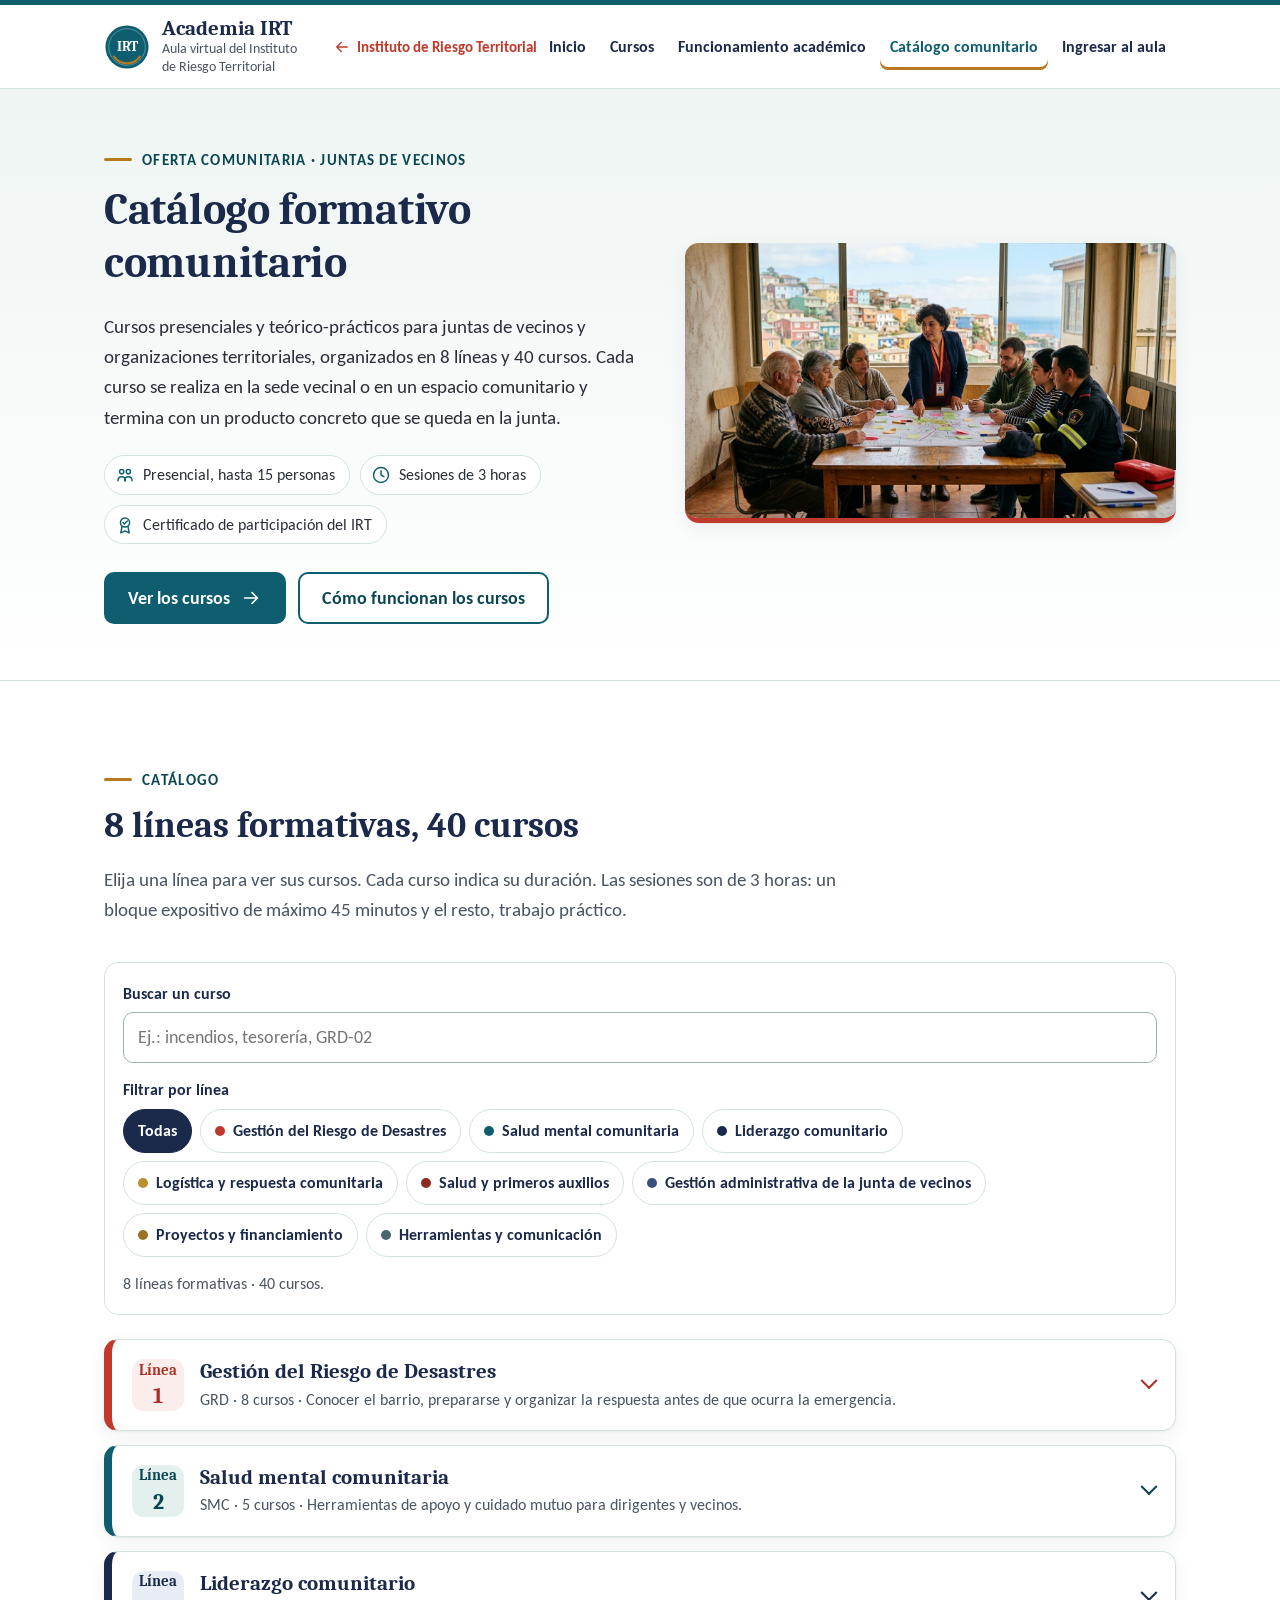
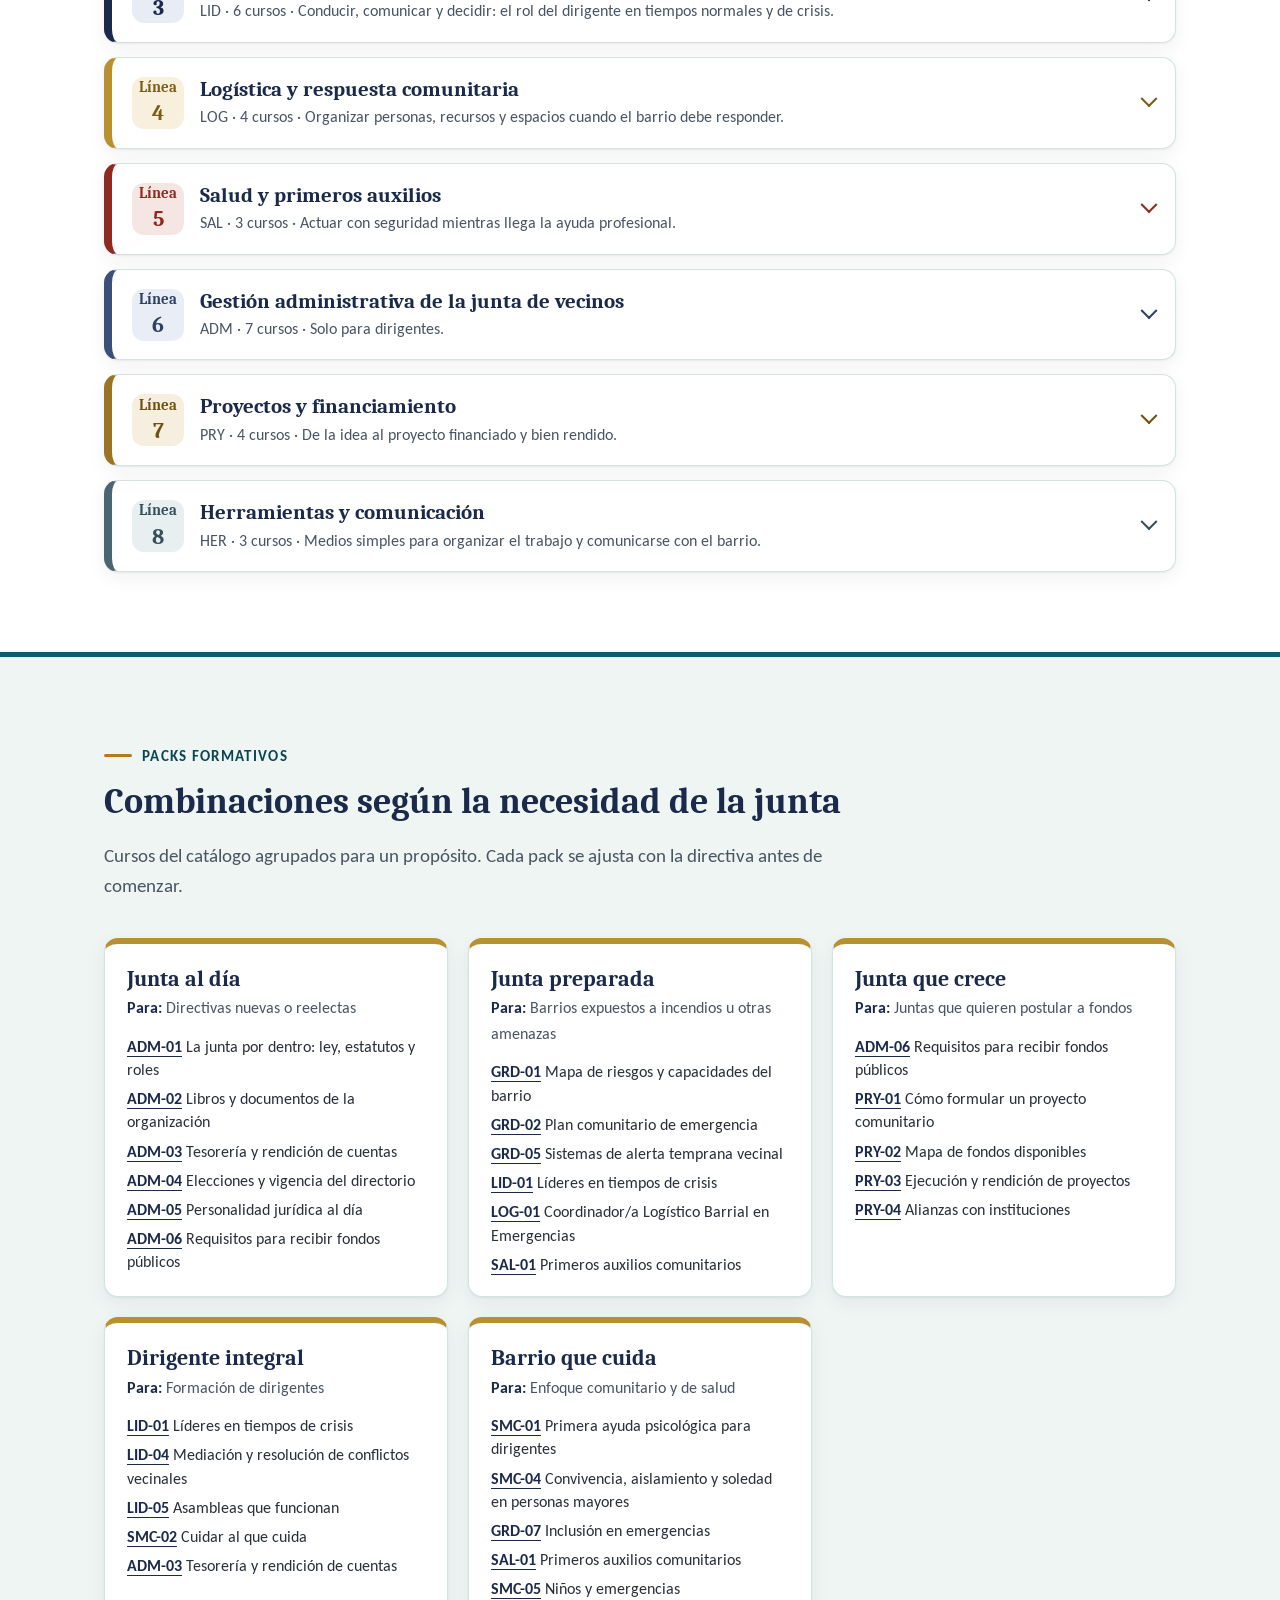
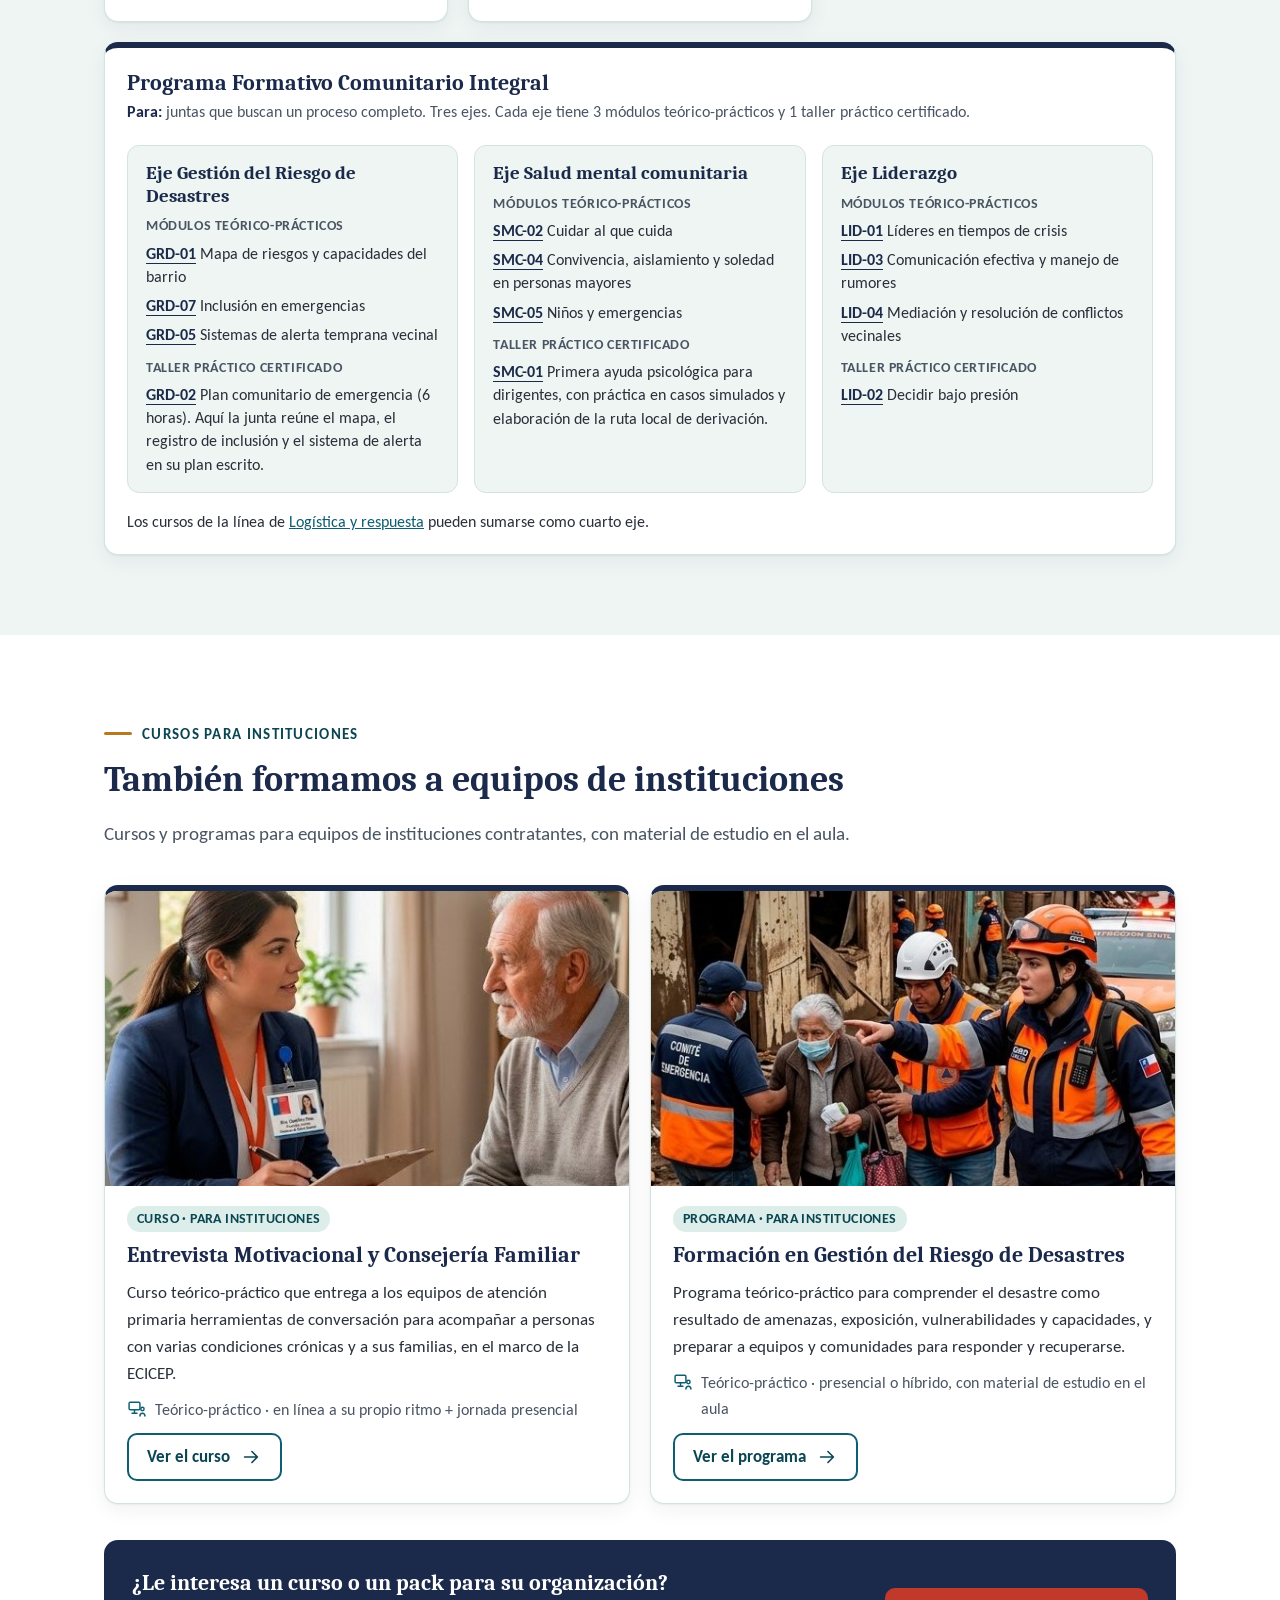
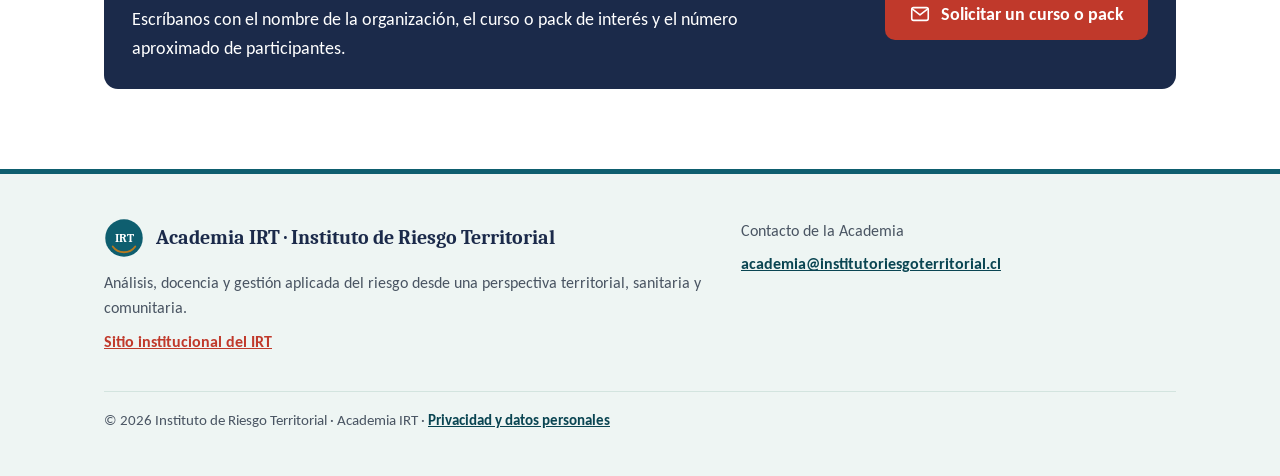
==== commit a7aa4ce7: "Cierra pendientes del catálogo comunitario y agrega política de datos - Prefijo SAP → SAL; títulos d" ====
--- a/catalogo-comunitario/index.html
+++ b/catalogo-comunitario/index.html
@@ -3,10 +3,8 @@
 <head>
 <meta charset="utf-8">
 <meta name="viewport" content="width=device-width, initial-scale=1">
-<!-- Página en revisión: contiene marcas [PENDIENTE]. Quite noindex al publicarla. -->
-<meta name="robots" content="noindex, nofollow">
 <title>Catálogo comunitario · Academia IRT</title>
-<meta name="description" content="Catálogo formativo de la Academia IRT para juntas de vecinos y organizaciones territoriales: 8 líneas y 40 cursos presenciales, y packs formativos.">
+<meta name="description" content="Catálogo formativo de la Academia IRT para juntas de vecinos y organizaciones territoriales: 8 líneas y 40 cursos presenciales teórico-prácticos, y packs formativos.">
 <link rel="canonical" href="https://cursos.institutoriesgoterritorial.cl/catalogo-comunitario/">
 <meta name="theme-color" content="#0E5E6F">
 <link rel="icon" href="/assets/sello.svg?v=20261014" type="image/svg+xml">
@@ -14,7 +12,7 @@
 <link rel="preconnect" href="https://fonts.gstatic.com" crossorigin>
 <link href="https://fonts.googleapis.com/css2?family=Caladea:wght@400;700&family=Carlito:ital,wght@0,400;0,700;1,400&display=swap" rel="stylesheet">
 <link rel="stylesheet" href="/assets/academia.css?v=20261025b">
-<link rel="stylesheet" href="/assets/comunitario.css?v=20261108">
+<link rel="stylesheet" href="/assets/comunitario.css?v=20261108b">
 </head>
 <body>
 <a class="saltar" href="#contenido">Saltar al contenido</a>
@@ -45,7 +43,7 @@
     <div>
       <span class="antetitulo">Oferta comunitaria · Juntas de vecinos</span>
       <h1 id="titulo-catalogo">Catálogo formativo comunitario</h1>
-      <p class="bajada">Cursos presenciales para juntas de vecinos y organizaciones territoriales, organizados en 8 líneas y 40 cursos. Cada curso se realiza en la sede vecinal o en un espacio comunitario y termina con un producto concreto que se queda en la junta.</p>
+      <p class="bajada">Cursos presenciales y teórico-prácticos para juntas de vecinos y organizaciones territoriales, organizados en 8 líneas y 40 cursos. Cada curso se realiza en la sede vecinal o en un espacio comunitario y termina con un producto concreto que se queda en la junta.</p>
       <div class="datos">
         <span class="dato"><svg class="ico" aria-hidden="true"><use href="/assets/iconos.svg?v=20261025#i-presencial"/></svg>Presencial, hasta 15 personas</span>
         <span class="dato"><svg class="ico" aria-hidden="true"><use href="/assets/iconos.svg?v=20261025#i-reloj"/></svg>Sesiones de 3 horas</span>
@@ -67,8 +65,7 @@
     <div class="encabezado">
       <span class="antetitulo">Catálogo</span>
       <h2 id="titulo-lineas">8 líneas formativas, 40 cursos</h2>
-      <p class="bajada">Elija una línea para ver sus cursos. Salvo indicación, cada curso es una sesión de 3 horas: un bloque expositivo de máximo 45 minutos y trabajo participativo.</p>
-      <span class="pendiente-dato">[PENDIENTE: confirmar que los prefijos SMC, LOG, SAP, ADM y PRY coinciden con los códigos de los Word del catálogo; GRD, LID y HER ya están confirmados]</span>
+      <p class="bajada">Elija una línea para ver sus cursos. Cada curso indica su duración. Las sesiones son de 3 horas: un bloque expositivo de máximo 45 minutos y el resto, trabajo práctico.</p>
     </div>
 
     <div class="cat-herramientas" data-cat-herramientas hidden>
@@ -81,9 +78,9 @@
         <button type="button" class="cat-filtro" data-cat-filtro="" aria-pressed="true">Todas</button>
         <button type="button" class="cat-filtro" data-cat-filtro="GRD" data-linea="GRD" aria-pressed="false"><i aria-hidden="true"></i>Gestión del Riesgo de Desastres</button>
         <button type="button" class="cat-filtro" data-cat-filtro="SMC" data-linea="SMC" aria-pressed="false"><i aria-hidden="true"></i>Salud mental comunitaria</button>
-        <button type="button" class="cat-filtro" data-cat-filtro="LID" data-linea="LID" aria-pressed="false"><i aria-hidden="true"></i>Liderazgo</button>
+        <button type="button" class="cat-filtro" data-cat-filtro="LID" data-linea="LID" aria-pressed="false"><i aria-hidden="true"></i>Liderazgo comunitario</button>
         <button type="button" class="cat-filtro" data-cat-filtro="LOG" data-linea="LOG" aria-pressed="false"><i aria-hidden="true"></i>Logística y respuesta comunitaria</button>
-        <button type="button" class="cat-filtro" data-cat-filtro="SAP" data-linea="SAP" aria-pressed="false"><i aria-hidden="true"></i>Salud y primeros auxilios</button>
+        <button type="button" class="cat-filtro" data-cat-filtro="SAL" data-linea="SAL" aria-pressed="false"><i aria-hidden="true"></i>Salud y primeros auxilios</button>
         <button type="button" class="cat-filtro" data-cat-filtro="ADM" data-linea="ADM" aria-pressed="false"><i aria-hidden="true"></i>Gestión administrativa de la junta de vecinos</button>
         <button type="button" class="cat-filtro" data-cat-filtro="PRY" data-linea="PRY" aria-pressed="false"><i aria-hidden="true"></i>Proyectos y financiamiento</button>
         <button type="button" class="cat-filtro" data-cat-filtro="HER" data-linea="HER" aria-pressed="false"><i aria-hidden="true"></i>Herramientas y comunicación</button>
@@ -103,64 +100,72 @@
             <span class="curso-com__codigo">GRD-01</span>
             <div>
               <h4>Mapa de riesgos y capacidades del barrio</h4>
-              <p>Cartografía participativa: los vecinos identifican amenazas, zonas seguras, recursos y personas que requieren apoyo.</p>
-              <div class="curso-com__tags"><span class="tag-com"><svg class="ico" aria-hidden="true"><use href="/assets/iconos.svg?v=20261025#i-reloj"/></svg>3 horas · 1 sesión</span></div>
+              <p>Con un plano del sector, los vecinos identifican las amenazas, las zonas seguras, los recursos disponibles y las viviendas que requieren apoyo prioritario. Es el punto de partida de toda la línea.</p>
+              <p class="curso-com__lleva"><b>La junta se lleva:</b> mapa de riesgos y capacidades y matriz con los tres riesgos principales.</p>
+              <div class="curso-com__tags"><span class="tag-com"><svg class="ico" aria-hidden="true"><use href="/assets/iconos.svg?v=20261025#i-reloj"/></svg>3 horas · 1 sesión</span><span class="tag-com tag-com--tp"><svg class="ico" aria-hidden="true"><use href="/assets/iconos.svg?v=20261025#i-presencial"/></svg>Teórico-práctico</span></div>
             </div>
           </li>
           <li class="curso-com" id="c-GRD-02">
             <span class="curso-com__codigo">GRD-02</span>
             <div>
               <h4>Plan comunitario de emergencia</h4>
-              <p>La junta sale con su plan escrito: roles, comunicaciones, puntos de encuentro y coordinación con otros actores.</p>
-              <div class="curso-com__tags"><span class="tag-com"><svg class="ico" aria-hidden="true"><use href="/assets/iconos.svg?v=20261025#i-reloj"/></svg>6 horas · 2 sesiones</span></div>
+              <p>Convierte el diagnóstico en un plan escrito, breve y conocido por los vecinos: escenarios, roles con titulares y suplentes, zonas seguras, avisos y contactos, coordinado con el plan comunal.</p>
+              <p class="curso-com__lleva"><b>La junta se lleva:</b> Plan Comunitario de Emergencia y ficha resumen de una página.</p>
+              <div class="curso-com__tags"><span class="tag-com"><svg class="ico" aria-hidden="true"><use href="/assets/iconos.svg?v=20261025#i-reloj"/></svg>6 horas · 2 sesiones</span><span class="tag-com tag-com--tp"><svg class="ico" aria-hidden="true"><use href="/assets/iconos.svg?v=20261025#i-presencial"/></svg>Teórico-práctico</span></div>
             </div>
           </li>
           <li class="curso-com" id="c-GRD-03">
             <span class="curso-com__codigo">GRD-03</span>
             <div>
               <h4>Prevención y respuesta ante incendios forestales y de interfaz urbana</h4>
-              <p>Medidas de prevención en la vivienda y el entorno, y cómo actuar ante un incendio que se acerca al barrio.</p>
-              <div class="curso-com__tags"><span class="tag-com"><svg class="ico" aria-hidden="true"><use href="/assets/iconos.svg?v=20261025#i-reloj"/></svg>3 horas · 1 sesión</span></div>
+              <p>Explica cómo se inician y propagan los incendios en el borde entre ciudad y vegetación, cómo reducir el combustible alrededor de las viviendas y cómo actuar si el fuego se acerca.</p>
+              <p class="curso-com__lleva"><b>La junta se lleva:</b> plan barrial de prevención de incendios.</p>
+              <div class="curso-com__tags"><span class="tag-com"><svg class="ico" aria-hidden="true"><use href="/assets/iconos.svg?v=20261025#i-reloj"/></svg>3 horas · 1 sesión</span><span class="tag-com tag-com--tp"><svg class="ico" aria-hidden="true"><use href="/assets/iconos.svg?v=20261025#i-presencial"/></svg>Teórico-práctico</span></div>
             </div>
           </li>
           <li class="curso-com" id="c-GRD-04">
             <span class="curso-com__codigo">GRD-04</span>
             <div>
               <h4>Preparación familiar</h4>
-              <p>Mochila de emergencia, plan familiar y puntos de encuentro, para que cada hogar sepa qué hacer.</p>
-              <div class="curso-com__tags"><span class="tag-com"><svg class="ico" aria-hidden="true"><use href="/assets/iconos.svg?v=20261025#i-reloj"/></svg>3 horas · 1 sesión</span><span class="tag-com tag-com--abierto"><svg class="ico" aria-hidden="true"><use href="/assets/iconos.svg?v=20261025#i-comunidad"/></svg>Abierto a todos los vecinos</span></div>
+              <p>Curso abierto a todos los vecinos para armar la mochila de emergencia, el plan familiar y los puntos de encuentro, considerando a las personas mayores, los niños y las mascotas de cada hogar.</p>
+              <p class="curso-com__lleva"><b>La junta se lleva:</b> plan familiar de emergencia de cada participante.</p>
+              <div class="curso-com__tags"><span class="tag-com"><svg class="ico" aria-hidden="true"><use href="/assets/iconos.svg?v=20261025#i-reloj"/></svg>3 horas · 1 sesión</span><span class="tag-com tag-com--tp"><svg class="ico" aria-hidden="true"><use href="/assets/iconos.svg?v=20261025#i-presencial"/></svg>Teórico-práctico</span><span class="tag-com tag-com--abierto"><svg class="ico" aria-hidden="true"><use href="/assets/iconos.svg?v=20261025#i-comunidad"/></svg>Abierto a todos los vecinos</span></div>
             </div>
           </li>
           <li class="curso-com" id="c-GRD-05">
             <span class="curso-com__codigo">GRD-05</span>
             <div>
               <h4>Sistemas de alerta temprana vecinal</h4>
-              <p>Cómo recibir, verificar y difundir una alerta en el barrio, y quién avisa a quién.</p>
-              <div class="curso-com__tags"><span class="tag-com"><svg class="ico" aria-hidden="true"><use href="/assets/iconos.svg?v=20261025#i-reloj"/></svg>3 horas · 1 sesión</span></div>
+              <p>Organiza cómo se avisa en el barrio: árbol de llamadas, grupos de mensajería, sirenas o señales comunitarias, y cómo enlazar esos avisos con las alertas oficiales.</p>
+              <p class="curso-com__lleva"><b>La junta se lleva:</b> protocolo de alerta vecinal y árbol de llamadas.</p>
+              <div class="curso-com__tags"><span class="tag-com"><svg class="ico" aria-hidden="true"><use href="/assets/iconos.svg?v=20261025#i-reloj"/></svg>3 horas · 1 sesión</span><span class="tag-com tag-com--tp"><svg class="ico" aria-hidden="true"><use href="/assets/iconos.svg?v=20261025#i-presencial"/></svg>Teórico-práctico</span></div>
             </div>
           </li>
           <li class="curso-com" id="c-GRD-06">
             <span class="curso-com__codigo">GRD-06</span>
             <div>
               <h4>Evacuación y simulacros barriales</h4>
-              <p>Rutas de evacuación, puntos de encuentro y diseño, ejecución y evaluación de un simulacro barrial.</p>
-              <div class="curso-com__tags"><span class="tag-com"><svg class="ico" aria-hidden="true"><use href="/assets/iconos.svg?v=20261025#i-reloj"/></svg>6 horas · 2 sesiones</span></div>
+              <p>La junta planifica, ejecuta y evalúa un simulacro de evacuación de su sector, con rutas, zonas seguras y apoyo a quienes no pueden evacuar solos.</p>
+              <p class="curso-com__lleva"><b>La junta se lleva:</b> informe del simulacro con mejoras al plan.</p>
+              <div class="curso-com__tags"><span class="tag-com"><svg class="ico" aria-hidden="true"><use href="/assets/iconos.svg?v=20261025#i-reloj"/></svg>6 horas · 2 sesiones</span><span class="tag-com tag-com--tp"><svg class="ico" aria-hidden="true"><use href="/assets/iconos.svg?v=20261025#i-presencial"/></svg>Teórico-práctico</span></div>
             </div>
           </li>
           <li class="curso-com" id="c-GRD-07">
             <span class="curso-com__codigo">GRD-07</span>
             <div>
-              <h4>Inclusión en emergencias: personas mayores, con discapacidad, postradas y niños</h4>
-              <p>Cómo identificar y apoyar a quienes necesitan más ayuda antes, durante y después de una emergencia.</p>
-              <div class="curso-com__tags"><span class="tag-com"><svg class="ico" aria-hidden="true"><use href="/assets/iconos.svg?v=20261025#i-reloj"/></svg>3 horas · 1 sesión</span></div>
+              <h4>Inclusión en emergencias</h4>
+              <p>Cómo identificar y apoyar a las personas mayores, a las personas con discapacidad o postradas y a los niños antes, durante y después de una emergencia, resguardando su privacidad.</p>
+              <p class="curso-com__lleva"><b>La junta se lleva:</b> registro reservado de apoyo prioritario y asignación de apoyos.</p>
+              <div class="curso-com__tags"><span class="tag-com"><svg class="ico" aria-hidden="true"><use href="/assets/iconos.svg?v=20261025#i-reloj"/></svg>3 horas · 1 sesión</span><span class="tag-com tag-com--tp"><svg class="ico" aria-hidden="true"><use href="/assets/iconos.svg?v=20261025#i-presencial"/></svg>Teórico-práctico</span></div>
             </div>
           </li>
           <li class="curso-com" id="c-GRD-08">
             <span class="curso-com__codigo">GRD-08</span>
             <div>
-              <h4>Riesgo cotidiano en el barrio: calor extremo, cortes de agua y luz, temporales</h4>
-              <p>Preparación ante los eventos que más se repiten y que afectan la vida diaria del barrio.</p>
-              <div class="curso-com__tags"><span class="tag-com"><svg class="ico" aria-hidden="true"><use href="/assets/iconos.svg?v=20261025#i-reloj"/></svg>3 horas · 1 sesión</span></div>
+              <h4>Riesgo cotidiano en el barrio</h4>
+              <p>Prepara a la comunidad para eventos frecuentes que también dañan: calor extremo, cortes de agua y de luz, y temporales.</p>
+              <p class="curso-com__lleva"><b>La junta se lleva:</b> plan de respuesta ante riesgos cotidianos.</p>
+              <div class="curso-com__tags"><span class="tag-com"><svg class="ico" aria-hidden="true"><use href="/assets/iconos.svg?v=20261025#i-reloj"/></svg>3 horas · 1 sesión</span><span class="tag-com tag-com--tp"><svg class="ico" aria-hidden="true"><use href="/assets/iconos.svg?v=20261025#i-presencial"/></svg>Teórico-práctico</span></div>
             </div>
           </li>
           </ul>
@@ -173,46 +178,51 @@
           <span><span class="linea__titulo">Salud mental comunitaria</span><span class="linea__meta">SMC · 5 cursos · Herramientas de apoyo y cuidado mutuo para dirigentes y vecinos.</span></span>
         </summary>
         <div class="linea__cuerpo">
-          <p class="linea__nota" role="note"><b>Importante:</b> Estos cursos no forman terapeutas ni habilitan para diagnóstico o tratamiento. Entregan herramientas de apoyo comunitario y derivación.</p>
+          <p class="linea__nota" role="note"><b>Importante:</b> Estos cursos no forman terapeutas ni habilitan para diagnóstico o tratamiento. Entregan herramientas de apoyo comunitario y de derivación.</p>
           <ul class="cursos-com">
           <li class="curso-com" id="c-SMC-01">
             <span class="curso-com__codigo">SMC-01</span>
             <div>
               <h4>Primera ayuda psicológica para dirigentes</h4>
-              <p>Cómo acompañar a una persona afectada en las primeras horas: escuchar, contener y derivar.</p>
-              <div class="curso-com__tags"><span class="tag-com"><svg class="ico" aria-hidden="true"><use href="/assets/iconos.svg?v=20261025#i-reloj"/></svg>3 horas · 1 sesión</span></div>
+              <p>Enseña a acompañar, contener y conectar con ayuda a un vecino afectado, practicando con casos simulados. No es terapia y no reemplaza a los equipos de salud.</p>
+              <p class="curso-com__lleva"><b>La junta se lleva:</b> ruta local de derivación y tarjeta de bolsillo.</p>
+              <div class="curso-com__tags"><span class="tag-com"><svg class="ico" aria-hidden="true"><use href="/assets/iconos.svg?v=20261025#i-reloj"/></svg>3 horas · 1 sesión</span><span class="tag-com tag-com--tp"><svg class="ico" aria-hidden="true"><use href="/assets/iconos.svg?v=20261025#i-presencial"/></svg>Teórico-práctico</span></div>
             </div>
           </li>
           <li class="curso-com" id="c-SMC-02">
             <span class="curso-com__codigo">SMC-02</span>
             <div>
-              <h4>Cuidar al que cuida: desgaste del dirigente y Burnout Territorial</h4>
-              <p>Reconocer el desgaste en quienes dirigen y construir prácticas de cuidado dentro de la directiva.</p>
-              <div class="curso-com__tags"><span class="tag-com"><svg class="ico" aria-hidden="true"><use href="/assets/iconos.svg?v=20261025#i-reloj"/></svg>3 horas · 1 sesión</span></div>
+              <h4>Cuidar al que cuida</h4>
+              <p>Aborda el desgaste de dirigentes y voluntarios desde el concepto de Burnout Territorial, desarrollado por el IRT, y entrega herramientas para reconocerlo a tiempo y distribuir la carga.</p>
+              <p class="curso-com__lleva"><b>La junta se lleva:</b> acuerdos de cuidado del equipo dirigente.</p>
+              <div class="curso-com__tags"><span class="tag-com"><svg class="ico" aria-hidden="true"><use href="/assets/iconos.svg?v=20261025#i-reloj"/></svg>3 horas · 1 sesión</span><span class="tag-com tag-com--tp"><svg class="ico" aria-hidden="true"><use href="/assets/iconos.svg?v=20261025#i-presencial"/></svg>Teórico-práctico</span></div>
             </div>
           </li>
           <li class="curso-com" id="c-SMC-03">
             <span class="curso-com__codigo">SMC-03</span>
             <div>
               <h4>Duelo y pérdida en comunidades afectadas</h4>
-              <p>Comprender el duelo personal y colectivo tras una emergencia y cómo acompañarlo desde la junta.</p>
-              <div class="curso-com__tags"><span class="tag-com"><svg class="ico" aria-hidden="true"><use href="/assets/iconos.svg?v=20261025#i-reloj"/></svg>3 horas · 1 sesión</span></div>
+              <p>Prepara para acompañar las pérdidas que deja una crisis, incluidas la vivienda y el barrio, y para organizar acciones comunitarias de memoria, reconociendo cuándo se necesita apoyo profesional.</p>
+              <p class="curso-com__lleva"><b>La junta se lleva:</b> plan comunitario de acompañamiento y memoria.</p>
+              <div class="curso-com__tags"><span class="tag-com"><svg class="ico" aria-hidden="true"><use href="/assets/iconos.svg?v=20261025#i-reloj"/></svg>3 horas · 1 sesión</span><span class="tag-com tag-com--tp"><svg class="ico" aria-hidden="true"><use href="/assets/iconos.svg?v=20261025#i-presencial"/></svg>Teórico-práctico</span></div>
             </div>
           </li>
           <li class="curso-com" id="c-SMC-04">
             <span class="curso-com__codigo">SMC-04</span>
             <div>
-              <h4>Convivencia y salud mental en el barrio: aislamiento y soledad en personas mayores</h4>
-              <p>Detectar el aislamiento de personas mayores y tejer redes vecinales de apoyo.</p>
-              <div class="curso-com__tags"><span class="tag-com"><svg class="ico" aria-hidden="true"><use href="/assets/iconos.svg?v=20261025#i-reloj"/></svg>3 horas · 1 sesión</span></div>
+              <h4>Convivencia, aislamiento y soledad en personas mayores</h4>
+              <p>Es un curso preventivo para detectar el aislamiento y la soledad en el barrio y tejer redes de apoyo entre vecinos, haya o no emergencia.</p>
+              <p class="curso-com__lleva"><b>La junta se lleva:</b> mapa de redes de apoyo vecinal.</p>
+              <div class="curso-com__tags"><span class="tag-com"><svg class="ico" aria-hidden="true"><use href="/assets/iconos.svg?v=20261025#i-reloj"/></svg>3 horas · 1 sesión</span><span class="tag-com tag-com--tp"><svg class="ico" aria-hidden="true"><use href="/assets/iconos.svg?v=20261025#i-presencial"/></svg>Teórico-práctico</span></div>
             </div>
           </li>
           <li class="curso-com" id="c-SMC-05">
             <span class="curso-com__codigo">SMC-05</span>
             <div>
-              <h4>Niños y emergencias: cómo acompañarlos</h4>
-              <p>Cómo hablar con niños y niñas sobre lo ocurrido y acompañarlos en la recuperación.</p>
-              <div class="curso-com__tags"><span class="tag-com"><svg class="ico" aria-hidden="true"><use href="/assets/iconos.svg?v=20261025#i-reloj"/></svg>3 horas · 1 sesión</span></div>
+              <h4>Niños y emergencias</h4>
+              <p>Entrega orientaciones a familias, cuidadores y monitores para acompañar a niños y niñas antes, durante y después de una emergencia, con derivación obligatoria si hay sospecha de vulneración de derechos.</p>
+              <p class="curso-com__lleva"><b>La junta se lleva:</b> guía de acompañamiento para familias.</p>
+              <div class="curso-com__tags"><span class="tag-com"><svg class="ico" aria-hidden="true"><use href="/assets/iconos.svg?v=20261025#i-reloj"/></svg>3 horas · 1 sesión</span><span class="tag-com tag-com--tp"><svg class="ico" aria-hidden="true"><use href="/assets/iconos.svg?v=20261025#i-presencial"/></svg>Teórico-práctico</span></div>
             </div>
           </li>
           </ul>
@@ -221,7 +231,7 @@
       <details class="linea" id="linea-LID" data-linea="LID">
         <summary>
           <span class="linea__num"><span>Línea</span><b>3</b></span>
-          <span><span class="linea__titulo">Liderazgo</span><span class="linea__meta">LID · 6 cursos · Conducir, comunicar y decidir: el rol del dirigente en tiempos normales y de crisis.</span></span>
+          <span><span class="linea__titulo">Liderazgo comunitario</span><span class="linea__meta">LID · 6 cursos · Conducir, comunicar y decidir: el rol del dirigente en tiempos normales y de crisis.</span></span>
         </summary>
         <div class="linea__cuerpo">
           <ul class="cursos-com">
@@ -229,48 +239,54 @@
             <span class="curso-com__codigo">LID-01</span>
             <div>
               <h4>Líderes en tiempos de crisis</h4>
-              <p>El rol del dirigente antes, durante y después de una emergencia: organizar, coordinar y sostener a la comunidad.</p>
-              <div class="curso-com__tags"><span class="tag-com"><svg class="ico" aria-hidden="true"><use href="/assets/iconos.svg?v=20261025#i-reloj"/></svg>3 horas · 1 sesión</span></div>
+              <p>Es el curso central de la línea. Trabaja qué se espera de un dirigente antes, durante y después de una crisis, cómo distribuir el liderazgo en equipo y cómo coordinarse con las instituciones.</p>
+              <p class="curso-com__lleva"><b>La junta se lleva:</b> mapa de liderazgo para emergencias, con roles y suplentes.</p>
+              <div class="curso-com__tags"><span class="tag-com"><svg class="ico" aria-hidden="true"><use href="/assets/iconos.svg?v=20261025#i-reloj"/></svg>3 horas · 1 sesión</span><span class="tag-com tag-com--tp"><svg class="ico" aria-hidden="true"><use href="/assets/iconos.svg?v=20261025#i-presencial"/></svg>Teórico-práctico</span></div>
             </div>
           </li>
           <li class="curso-com" id="c-LID-02">
             <span class="curso-com__codigo">LID-02</span>
             <div>
               <h4>Decidir bajo presión</h4>
-              <p>Simulación de mesa: la directiva enfrenta un escenario de emergencia, toma decisiones y analiza lo aprendido.</p>
-              <div class="curso-com__tags"><span class="tag-com"><svg class="ico" aria-hidden="true"><use href="/assets/iconos.svg?v=20261025#i-reloj"/></svg>3 horas · 1 sesión</span><span class="tag-com tag-com--certificado"><svg class="ico" aria-hidden="true"><use href="/assets/iconos.svg?v=20261025#i-certificado"/></svg>Taller práctico certificado</span></div>
+              <p>En una simulación de mesa, la emergencia avanza por etapas y la directiva debe priorizar, coordinarse y comunicar con información incompleta. Al final se analiza el ejercicio en conjunto.</p>
+              <p class="curso-com__lleva"><b>La junta se lleva:</b> protocolo de decisión y lista de mejoras al plan.</p>
+              <div class="curso-com__tags"><span class="tag-com"><svg class="ico" aria-hidden="true"><use href="/assets/iconos.svg?v=20261025#i-reloj"/></svg>3 horas · 1 sesión</span><span class="tag-com tag-com--tp"><svg class="ico" aria-hidden="true"><use href="/assets/iconos.svg?v=20261025#i-presencial"/></svg>Teórico-práctico</span><span class="tag-com tag-com--certificado"><svg class="ico" aria-hidden="true"><use href="/assets/iconos.svg?v=20261025#i-certificado"/></svg>Taller práctico certificado</span></div>
             </div>
           </li>
           <li class="curso-com" id="c-LID-03">
             <span class="curso-com__codigo">LID-03</span>
             <div>
               <h4>Comunicación efectiva y manejo de rumores</h4>
-              <p>Informar a los vecinos con claridad y a tiempo, y responder ante rumores y desinformación.</p>
-              <div class="curso-com__tags"><span class="tag-com"><svg class="ico" aria-hidden="true"><use href="/assets/iconos.svg?v=20261025#i-reloj"/></svg>3 horas · 1 sesión</span></div>
+              <p>Cubre la vocería de la junta, la relación con medios y autoridades y cómo responder a la desinformación en momentos de tensión.</p>
+              <p class="curso-com__lleva"><b>La junta se lleva:</b> plan de comunicación de la junta.</p>
+              <div class="curso-com__tags"><span class="tag-com"><svg class="ico" aria-hidden="true"><use href="/assets/iconos.svg?v=20261025#i-reloj"/></svg>3 horas · 1 sesión</span><span class="tag-com tag-com--tp"><svg class="ico" aria-hidden="true"><use href="/assets/iconos.svg?v=20261025#i-presencial"/></svg>Teórico-práctico</span></div>
             </div>
           </li>
           <li class="curso-com" id="c-LID-04">
             <span class="curso-com__codigo">LID-04</span>
             <div>
               <h4>Mediación y resolución de conflictos vecinales</h4>
-              <p>Herramientas para prevenir y abordar conflictos entre vecinos y dentro de la organización.</p>
-              <div class="curso-com__tags"><span class="tag-com"><svg class="ico" aria-hidden="true"><use href="/assets/iconos.svg?v=20261025#i-reloj"/></svg>3 horas · 1 sesión</span></div>
+              <p>Entrega herramientas de mediación básica para conflictos entre vecinos. Los casos de violencia o delito se derivan a quien corresponde y no se median en la junta.</p>
+              <p class="curso-com__lleva"><b>La junta se lleva:</b> protocolo de manejo de conflictos.</p>
+              <div class="curso-com__tags"><span class="tag-com"><svg class="ico" aria-hidden="true"><use href="/assets/iconos.svg?v=20261025#i-reloj"/></svg>3 horas · 1 sesión</span><span class="tag-com tag-com--tp"><svg class="ico" aria-hidden="true"><use href="/assets/iconos.svg?v=20261025#i-presencial"/></svg>Teórico-práctico</span></div>
             </div>
           </li>
           <li class="curso-com" id="c-LID-05">
             <span class="curso-com__codigo">LID-05</span>
             <div>
               <h4>Asambleas que funcionan</h4>
-              <p>Preparar, conducir y registrar asambleas con participación, orden y acuerdos claros.</p>
-              <div class="curso-com__tags"><span class="tag-com"><svg class="ico" aria-hidden="true"><use href="/assets/iconos.svg?v=20261025#i-reloj"/></svg>3 horas · 1 sesión</span></div>
+              <p>Enseña a preparar, conducir y registrar asambleas participativas que lleguen a acuerdos, practicando con una asamblea simulada.</p>
+              <p class="curso-com__lleva"><b>La junta se lleva:</b> pauta de asamblea y formato de acta de acuerdos.</p>
+              <div class="curso-com__tags"><span class="tag-com"><svg class="ico" aria-hidden="true"><use href="/assets/iconos.svg?v=20261025#i-reloj"/></svg>3 horas · 1 sesión</span><span class="tag-com tag-com--tp"><svg class="ico" aria-hidden="true"><use href="/assets/iconos.svg?v=20261025#i-presencial"/></svg>Teórico-práctico</span></div>
             </div>
           </li>
           <li class="curso-com" id="c-LID-06">
             <span class="curso-com__codigo">LID-06</span>
             <div>
-              <h4>Relevo generacional: cómo sumar jóvenes a la junta</h4>
-              <p>Estrategias para que jóvenes se integren a la junta y asuman responsabilidades.</p>
-              <div class="curso-com__tags"><span class="tag-com"><svg class="ico" aria-hidden="true"><use href="/assets/iconos.svg?v=20261025#i-reloj"/></svg>3 horas · 1 sesión</span></div>
+              <h4>Relevo generacional</h4>
+              <p>Se trabaja en grupos mixtos de dirigentes y jóvenes para sumar nuevas generaciones a la organización y asegurar la continuidad.</p>
+              <p class="curso-com__lleva"><b>La junta se lleva:</b> índice de la carpeta de traspaso.</p>
+              <div class="curso-com__tags"><span class="tag-com"><svg class="ico" aria-hidden="true"><use href="/assets/iconos.svg?v=20261025#i-reloj"/></svg>3 horas · 1 sesión</span><span class="tag-com tag-com--tp"><svg class="ico" aria-hidden="true"><use href="/assets/iconos.svg?v=20261025#i-presencial"/></svg>Teórico-práctico</span></div>
             </div>
           </li>
           </ul>
@@ -286,67 +302,74 @@
           <li class="curso-com" id="c-LOG-01">
             <span class="curso-com__codigo">LOG-01</span>
             <div>
-              <h4>Coordinador/a Logístico Barrial</h4>
-              <p>Organizar recursos, insumos y apoyos del barrio durante una emergencia.</p>
-              <div class="curso-com__tags"><span class="tag-com"><svg class="ico" aria-hidden="true"><use href="/assets/iconos.svg?v=20261025#i-reloj"/></svg>3 horas · 1 sesión</span></div>
+              <h4>Coordinador/a Logístico Barrial en Emergencias</h4>
+              <p>Forma a quienes organizarán los recursos del barrio: inventario previo, centro de acopio, priorización según necesidades reales y rendición transparente, en coordinación con el municipio. La segunda sesión incluye un simulacro de centro de acopio.</p>
+              <p class="curso-com__lleva"><b>La junta se lleva:</b> kit logístico (inventario, planillas, protocolo de acopio y acta de entrega).</p>
+              <div class="curso-com__tags"><span class="tag-com"><svg class="ico" aria-hidden="true"><use href="/assets/iconos.svg?v=20261025#i-reloj"/></svg>6 horas · 2 sesiones</span><span class="tag-com tag-com--tp"><svg class="ico" aria-hidden="true"><use href="/assets/iconos.svg?v=20261025#i-presencial"/></svg>Teórico-práctico</span></div>
             </div>
           </li>
           <li class="curso-com" id="c-LOG-02">
             <span class="curso-com__codigo">LOG-02</span>
             <div>
-              <h4>Gestión de voluntarios</h4>
-              <p>Convocar, organizar, asignar tareas y cuidar a quienes se ofrecen a ayudar.</p>
-              <div class="curso-com__tags"><span class="tag-com"><svg class="ico" aria-hidden="true"><use href="/assets/iconos.svg?v=20261025#i-reloj"/></svg>3 horas · 1 sesión</span></div>
+              <h4>Gestión de voluntarios en emergencias</h4>
+              <p>Enseña a recibir, registrar, asignar tareas y cuidar a los voluntarios espontáneos para que cada persona que llega sume, con normas de seguridad y de protección.</p>
+              <p class="curso-com__lleva"><b>La junta se lleva:</b> protocolo de gestión de voluntarios.</p>
+              <div class="curso-com__tags"><span class="tag-com"><svg class="ico" aria-hidden="true"><use href="/assets/iconos.svg?v=20261025#i-reloj"/></svg>3 horas · 1 sesión</span><span class="tag-com tag-com--tp"><svg class="ico" aria-hidden="true"><use href="/assets/iconos.svg?v=20261025#i-presencial"/></svg>Teórico-práctico</span></div>
             </div>
           </li>
           <li class="curso-com" id="c-LOG-03">
             <span class="curso-com__codigo">LOG-03</span>
             <div>
               <h4>Albergues y puntos de acogida comunitarios</h4>
-              <p>Habilitar y administrar un punto de acogida de forma ordenada y segura.</p>
-              <div class="curso-com__tags"><span class="tag-com"><svg class="ico" aria-hidden="true"><use href="/assets/iconos.svg?v=20261025#i-reloj"/></svg>3 horas · 1 sesión</span></div>
+              <p>Prepara a la junta para habilitar la sede u otro espacio como punto de acogida seguro y digno, evaluando el lugar donde se dicta el curso.</p>
+              <p class="curso-com__lleva"><b>La junta se lleva:</b> ficha de evaluación del espacio y protocolo de funcionamiento.</p>
+              <div class="curso-com__tags"><span class="tag-com"><svg class="ico" aria-hidden="true"><use href="/assets/iconos.svg?v=20261025#i-reloj"/></svg>3 horas · 1 sesión</span><span class="tag-com tag-com--tp"><svg class="ico" aria-hidden="true"><use href="/assets/iconos.svg?v=20261025#i-presencial"/></svg>Teórico-práctico</span></div>
             </div>
           </li>
           <li class="curso-com" id="c-LOG-04">
             <span class="curso-com__codigo">LOG-04</span>
             <div>
               <h4>Catastro vecinal de daños y necesidades</h4>
-              <p>Levantar un catastro vecinal y empalmarlo con la Ficha Básica de Emergencia (FIBE) municipal.</p>
-              <div class="curso-com__tags"><span class="tag-com"><svg class="ico" aria-hidden="true"><use href="/assets/iconos.svg?v=20261025#i-reloj"/></svg>3 horas · 1 sesión</span></div>
+              <p>Enseña a levantar de manera ordenada la información de daños y necesidades del barrio y a entregarla de forma que complemente la ficha FIBE municipal, sin duplicarla.</p>
+              <p class="curso-com__lleva"><b>La junta se lleva:</b> ficha de catastro vecinal y procedimiento de entrega al municipio.</p>
+              <div class="curso-com__tags"><span class="tag-com"><svg class="ico" aria-hidden="true"><use href="/assets/iconos.svg?v=20261025#i-reloj"/></svg>3 horas · 1 sesión</span><span class="tag-com tag-com--tp"><svg class="ico" aria-hidden="true"><use href="/assets/iconos.svg?v=20261025#i-presencial"/></svg>Teórico-práctico</span></div>
             </div>
           </li>
           </ul>
         </div>
       </details>
-      <details class="linea" id="linea-SAP" data-linea="SAP">
+      <details class="linea" id="linea-SAL" data-linea="SAL">
         <summary>
           <span class="linea__num"><span>Línea</span><b>5</b></span>
-          <span><span class="linea__titulo">Salud y primeros auxilios</span><span class="linea__meta">SAP · 3 cursos · Actuar con seguridad mientras llega la ayuda profesional.</span></span>
+          <span><span class="linea__titulo">Salud y primeros auxilios</span><span class="linea__meta">SAL · 3 cursos · Actuar con seguridad mientras llega la ayuda profesional.</span></span>
         </summary>
         <div class="linea__cuerpo">
           <ul class="cursos-com">
-          <li class="curso-com" id="c-SAP-01">
-            <span class="curso-com__codigo">SAP-01</span>
+          <li class="curso-com" id="c-SAL-01">
+            <span class="curso-com__codigo">SAL-01</span>
             <div>
               <h4>Primeros auxilios comunitarios</h4>
-              <p>Actuación inicial ante heridas, quemaduras, caídas y otras situaciones frecuentes hasta que llegue la ayuda.</p>
-              <div class="curso-com__tags"><span class="tag-com"><svg class="ico" aria-hidden="true"><use href="/assets/iconos.svg?v=20261025#i-reloj"/></svg>3 horas · 1 sesión</span></div>
-            </div>
-          </li>
-          <li class="curso-com" id="c-SAP-02">
-            <span class="curso-com__codigo">SAP-02</span>
-            <div>
-              <h4>RCP y uso de DEA para sedes vecinales</h4>
-              <p>Reanimación cardiopulmonar y uso del desfibrilador externo automático en la sede vecinal.</p>
-              <div class="curso-com__tags"><span class="tag-com"><svg class="ico" aria-hidden="true"><use href="/assets/iconos.svg?v=20261025#i-reloj"/></svg>3 horas · 1 sesión</span></div>
-            </div>
-          </li>
-          <li class="curso-com" id="c-SAP-03">
-            <span class="curso-com__codigo">SAP-03</span>
+              <p>Enseña a actuar bien en los primeros minutos mientras llega la ayuda profesional, con mucha práctica y con la seguridad de quien ayuda como prioridad.</p>
+              <p class="curso-com__lleva"><b>La junta se lleva:</b> lista de botiquín comunitario y pauta de actuación.</p>
+              <div class="curso-com__tags"><span class="tag-com"><svg class="ico" aria-hidden="true"><use href="/assets/iconos.svg?v=20261025#i-reloj"/></svg>3 horas · versión extendida de 6 horas</span><span class="tag-com tag-com--tp"><svg class="ico" aria-hidden="true"><use href="/assets/iconos.svg?v=20261025#i-presencial"/></svg>Teórico-práctico</span></div>
+            </div>
+          </li>
+          <li class="curso-com" id="c-SAL-02">
+            <span class="curso-com__codigo">SAL-02</span>
+            <div>
+              <h4>RCP y uso de DEA</h4>
+              <p>Es una práctica con maniquíes y desfibrilador de entrenamiento para responder ante un paro cardíaco. Se recomienda a toda junta, en especial si su sede tiene o tendrá un DEA.</p>
+              <p class="curso-com__lleva"><b>La junta se lleva:</b> protocolo de respuesta ante un paro cardíaco en la sede.</p>
+              <div class="curso-com__tags"><span class="tag-com"><svg class="ico" aria-hidden="true"><use href="/assets/iconos.svg?v=20261025#i-reloj"/></svg>3 horas · 1 sesión</span><span class="tag-com tag-com--tp"><svg class="ico" aria-hidden="true"><use href="/assets/iconos.svg?v=20261025#i-presencial"/></svg>Teórico-práctico</span></div>
+            </div>
+          </li>
+          <li class="curso-com" id="c-SAL-03">
+            <span class="curso-com__codigo">SAL-03</span>
             <div>
               <h4>Salud en emergencias</h4>
-              <p>Agua segura, manejo de alimentos y cuidado de enfermedades crónicas sin acceso a farmacia.</p>
-              <div class="curso-com__tags"><span class="tag-com"><svg class="ico" aria-hidden="true"><use href="/assets/iconos.svg?v=20261025#i-reloj"/></svg>3 horas · 1 sesión</span></div>
+              <p>Trata el agua segura, el manejo de alimentos y la continuidad de los tratamientos de enfermos crónicos cuando no hay acceso a farmacia, a partir de la experiencia del despliegue sanitario del IRT en 2024.</p>
+              <p class="curso-com__lleva"><b>La junta se lleva:</b> registro de continuidad de cuidados del barrio.</p>
+              <div class="curso-com__tags"><span class="tag-com"><svg class="ico" aria-hidden="true"><use href="/assets/iconos.svg?v=20261025#i-reloj"/></svg>3 horas · 1 sesión</span><span class="tag-com tag-com--tp"><svg class="ico" aria-hidden="true"><use href="/assets/iconos.svg?v=20261025#i-presencial"/></svg>Teórico-práctico</span></div>
             </div>
           </li>
           </ul>
@@ -359,61 +382,69 @@
         </summary>
         <div class="linea__cuerpo">
           <p class="linea__sub">Fortalecimiento organizacional para reducir la vulnerabilidad institucional de la comunidad.</p>
+          <p class="linea__nota" role="note"><b>Importante:</b> Los contenidos legales se revisan según la normativa vigente antes de cada dictación.</p>
           <ul class="cursos-com">
           <li class="curso-com" id="c-ADM-01">
             <span class="curso-com__codigo">ADM-01</span>
             <div>
-              <h4>La junta por dentro</h4>
-              <p>Ley 19.418, estatutos, roles del directorio, y derechos y deberes de los socios.</p>
-              <div class="curso-com__tags"><span class="tag-com"><svg class="ico" aria-hidden="true"><use href="/assets/iconos.svg?v=20261025#i-reloj"/></svg>3 horas · 1 sesión</span><span class="tag-com"><svg class="ico" aria-hidden="true"><use href="/assets/iconos.svg?v=20261025#i-relatoria"/></svg>Solo dirigentes</span></div>
+              <h4>La junta por dentro: ley, estatutos y roles</h4>
+              <p>Es el curso base de la línea. Recorre la Ley 19.418, los estatutos de cada junta, las funciones del directorio y de las comisiones, y los derechos y deberes de los socios.</p>
+              <p class="curso-com__lleva"><b>La junta se lleva:</b> ficha resumen de sus estatutos y mapa de funciones.</p>
+              <div class="curso-com__tags"><span class="tag-com"><svg class="ico" aria-hidden="true"><use href="/assets/iconos.svg?v=20261025#i-reloj"/></svg>3 horas · 1 sesión</span><span class="tag-com tag-com--tp"><svg class="ico" aria-hidden="true"><use href="/assets/iconos.svg?v=20261025#i-presencial"/></svg>Teórico-práctico</span><span class="tag-com"><svg class="ico" aria-hidden="true"><use href="/assets/iconos.svg?v=20261025#i-relatoria"/></svg>Solo dirigentes</span></div>
             </div>
           </li>
           <li class="curso-com" id="c-ADM-02">
             <span class="curso-com__codigo">ADM-02</span>
             <div>
-              <h4>Libros y documentos obligatorios</h4>
-              <p>Qué libros y documentos debe llevar la junta y cómo mantenerlos al día.</p>
-              <div class="curso-com__tags"><span class="tag-com"><svg class="ico" aria-hidden="true"><use href="/assets/iconos.svg?v=20261025#i-reloj"/></svg>3 horas · 1 sesión</span><span class="tag-com"><svg class="ico" aria-hidden="true"><use href="/assets/iconos.svg?v=20261025#i-relatoria"/></svg>Solo dirigentes</span></div>
+              <h4>Libros y documentos de la organización</h4>
+              <p>Revisa con los libros reales de cada junta qué registros debe llevar y cómo mantener al día el registro de socios, las actas y el archivo.</p>
+              <p class="curso-com__lleva"><b>La junta se lleva:</b> diagnóstico de sus libros y plantillas de acta y registro de socios.</p>
+              <div class="curso-com__tags"><span class="tag-com"><svg class="ico" aria-hidden="true"><use href="/assets/iconos.svg?v=20261025#i-reloj"/></svg>3 horas · 1 sesión</span><span class="tag-com tag-com--tp"><svg class="ico" aria-hidden="true"><use href="/assets/iconos.svg?v=20261025#i-presencial"/></svg>Teórico-práctico</span><span class="tag-com"><svg class="ico" aria-hidden="true"><use href="/assets/iconos.svg?v=20261025#i-relatoria"/></svg>Solo dirigentes</span></div>
             </div>
           </li>
           <li class="curso-com" id="c-ADM-03">
             <span class="curso-com__codigo">ADM-03</span>
             <div>
               <h4>Tesorería y rendición de cuentas</h4>
-              <p>Manejo ordenado de los recursos y rendición de cuentas ante la asamblea.</p>
-              <div class="curso-com__tags"><span class="tag-com"><svg class="ico" aria-hidden="true"><use href="/assets/iconos.svg?v=20261025#i-reloj"/></svg>3 horas · 1 sesión</span><span class="tag-com"><svg class="ico" aria-hidden="true"><use href="/assets/iconos.svg?v=20261025#i-relatoria"/></svg>Solo dirigentes</span></div>
+              <p>Muestra cómo registrar los ingresos y gastos con respaldo y cómo presentar el balance a la asamblea, con transparencia y neutralidad política.</p>
+              <p class="curso-com__lleva"><b>La junta se lleva:</b> planilla de tesorería y formato de balance.</p>
+              <div class="curso-com__tags"><span class="tag-com"><svg class="ico" aria-hidden="true"><use href="/assets/iconos.svg?v=20261025#i-reloj"/></svg>3 horas · 1 sesión</span><span class="tag-com tag-com--tp"><svg class="ico" aria-hidden="true"><use href="/assets/iconos.svg?v=20261025#i-presencial"/></svg>Teórico-práctico</span><span class="tag-com"><svg class="ico" aria-hidden="true"><use href="/assets/iconos.svg?v=20261025#i-relatoria"/></svg>Solo dirigentes</span></div>
             </div>
           </li>
           <li class="curso-com" id="c-ADM-04">
             <span class="curso-com__codigo">ADM-04</span>
             <div>
               <h4>Elecciones y vigencia del directorio</h4>
-              <p>Cómo organizar elecciones y mantener vigente el directorio.</p>
-              <div class="curso-com__tags"><span class="tag-com"><svg class="ico" aria-hidden="true"><use href="/assets/iconos.svg?v=20261025#i-reloj"/></svg>3 horas · 1 sesión</span><span class="tag-com"><svg class="ico" aria-hidden="true"><use href="/assets/iconos.svg?v=20261025#i-relatoria"/></svg>Solo dirigentes</span></div>
+              <p>Explica el proceso eleccionario completo, de la comisión electoral a la calificación, para que la directiva se renueve a tiempo y sin vicios.</p>
+              <p class="curso-com__lleva"><b>La junta se lleva:</b> calendario y lista de verificación del proceso eleccionario.</p>
+              <div class="curso-com__tags"><span class="tag-com"><svg class="ico" aria-hidden="true"><use href="/assets/iconos.svg?v=20261025#i-reloj"/></svg>3 horas · 1 sesión</span><span class="tag-com tag-com--tp"><svg class="ico" aria-hidden="true"><use href="/assets/iconos.svg?v=20261025#i-presencial"/></svg>Teórico-práctico</span><span class="tag-com"><svg class="ico" aria-hidden="true"><use href="/assets/iconos.svg?v=20261025#i-relatoria"/></svg>Solo dirigentes</span></div>
             </div>
           </li>
           <li class="curso-com" id="c-ADM-05">
             <span class="curso-com__codigo">ADM-05</span>
             <div>
               <h4>Personalidad jurídica al día</h4>
-              <p>Qué revisar para que la organización mantenga vigente su personalidad jurídica.</p>
-              <div class="curso-com__tags"><span class="tag-com"><svg class="ico" aria-hidden="true"><use href="/assets/iconos.svg?v=20261025#i-reloj"/></svg>3 horas · 1 sesión</span><span class="tag-com"><svg class="ico" aria-hidden="true"><use href="/assets/iconos.svg?v=20261025#i-relatoria"/></svg>Solo dirigentes</span></div>
+              <p>Enseña a revisar la vigencia de la organización y sus certificados, y cómo evitar caer en no vigencia.</p>
+              <p class="curso-com__lleva"><b>La junta se lleva:</b> lista de verificación de vigencia y calendario de renovaciones.</p>
+              <div class="curso-com__tags"><span class="tag-com"><svg class="ico" aria-hidden="true"><use href="/assets/iconos.svg?v=20261025#i-reloj"/></svg>3 horas · 1 sesión</span><span class="tag-com tag-com--tp"><svg class="ico" aria-hidden="true"><use href="/assets/iconos.svg?v=20261025#i-presencial"/></svg>Teórico-práctico</span><span class="tag-com"><svg class="ico" aria-hidden="true"><use href="/assets/iconos.svg?v=20261025#i-relatoria"/></svg>Solo dirigentes</span></div>
             </div>
           </li>
           <li class="curso-com" id="c-ADM-06">
             <span class="curso-com__codigo">ADM-06</span>
             <div>
               <h4>Requisitos para recibir fondos públicos</h4>
-              <p>Registro de Colaboradores del Estado (Ley 19.862) y demás requisitos para recibir fondos públicos.</p>
-              <div class="curso-com__tags"><span class="tag-com"><svg class="ico" aria-hidden="true"><use href="/assets/iconos.svg?v=20261025#i-reloj"/></svg>3 horas · 1 sesión</span><span class="tag-com"><svg class="ico" aria-hidden="true"><use href="/assets/iconos.svg?v=20261025#i-relatoria"/></svg>Solo dirigentes</span></div>
+              <p>Revisa el Registro de Colaboradores del Estado (Ley 19.862) y los demás registros y documentos que habilitan para postular. Cada junta verifica en línea su propia situación.</p>
+              <p class="curso-com__lleva"><b>La junta se lleva:</b> lista de habilitación y plan de regularización.</p>
+              <div class="curso-com__tags"><span class="tag-com"><svg class="ico" aria-hidden="true"><use href="/assets/iconos.svg?v=20261025#i-reloj"/></svg>3 horas · 1 sesión</span><span class="tag-com tag-com--tp"><svg class="ico" aria-hidden="true"><use href="/assets/iconos.svg?v=20261025#i-presencial"/></svg>Teórico-práctico</span><span class="tag-com"><svg class="ico" aria-hidden="true"><use href="/assets/iconos.svg?v=20261025#i-relatoria"/></svg>Solo dirigentes</span></div>
             </div>
           </li>
           <li class="curso-com" id="c-ADM-07">
             <span class="curso-com__codigo">ADM-07</span>
             <div>
               <h4>Comodato y administración de la sede social</h4>
-              <p>Uso, cuidado y responsabilidades en la administración de la sede.</p>
-              <div class="curso-com__tags"><span class="tag-com"><svg class="ico" aria-hidden="true"><use href="/assets/iconos.svg?v=20261025#i-reloj"/></svg>3 horas · 1 sesión</span><span class="tag-com"><svg class="ico" aria-hidden="true"><use href="/assets/iconos.svg?v=20261025#i-relatoria"/></svg>Solo dirigentes</span></div>
+              <p>Trata cómo obtener, cuidar y administrar la sede, que en una emergencia puede ser centro de coordinación o de acogida.</p>
+              <p class="curso-com__lleva"><b>La junta se lleva:</b> reglamento de uso y plan de mantención de la sede.</p>
+              <div class="curso-com__tags"><span class="tag-com"><svg class="ico" aria-hidden="true"><use href="/assets/iconos.svg?v=20261025#i-reloj"/></svg>3 horas · 1 sesión</span><span class="tag-com tag-com--tp"><svg class="ico" aria-hidden="true"><use href="/assets/iconos.svg?v=20261025#i-presencial"/></svg>Teórico-práctico</span><span class="tag-com"><svg class="ico" aria-hidden="true"><use href="/assets/iconos.svg?v=20261025#i-relatoria"/></svg>Solo dirigentes</span></div>
             </div>
           </li>
           </ul>
@@ -430,32 +461,36 @@
             <span class="curso-com__codigo">PRY-01</span>
             <div>
               <h4>Cómo formular un proyecto comunitario</h4>
-              <p>Del problema a la propuesta: objetivos, actividades, presupuesto y resultados esperados.</p>
-              <div class="curso-com__tags"><span class="tag-com"><svg class="ico" aria-hidden="true"><use href="/assets/iconos.svg?v=20261025#i-reloj"/></svg>3 horas · 1 sesión</span></div>
+              <p>Es el curso central de la línea. Cada organización llega con una idea de proyecto y la convierte en un proyecto coherente, con diagnóstico, objetivos, actividades, presupuesto, cronograma e indicadores.</p>
+              <p class="curso-com__lleva"><b>La junta se lleva:</b> perfil de proyecto completo, listo para adaptar a un fondo.</p>
+              <div class="curso-com__tags"><span class="tag-com"><svg class="ico" aria-hidden="true"><use href="/assets/iconos.svg?v=20261025#i-reloj"/></svg>6 horas · 2 sesiones</span><span class="tag-com tag-com--tp"><svg class="ico" aria-hidden="true"><use href="/assets/iconos.svg?v=20261025#i-presencial"/></svg>Teórico-práctico</span></div>
             </div>
           </li>
           <li class="curso-com" id="c-PRY-02">
             <span class="curso-com__codigo">PRY-02</span>
             <div>
               <h4>Mapa de fondos disponibles</h4>
-              <p>Qué fondos existen para organizaciones comunitarias y cómo organizarse para postular.</p>
-              <div class="curso-com__tags"><span class="tag-com"><svg class="ico" aria-hidden="true"><use href="/assets/iconos.svg?v=20261025#i-reloj"/></svg>3 horas · 1 sesión</span></div>
+              <p>Presenta los fondos municipales, regionales y nacionales a los que pueden postular las organizaciones, con sus requisitos y plazos, y cómo buscarlos en los portales oficiales.</p>
+              <p class="curso-com__lleva"><b>La junta se lleva:</b> calendario anual de postulaciones.</p>
+              <div class="curso-com__tags"><span class="tag-com"><svg class="ico" aria-hidden="true"><use href="/assets/iconos.svg?v=20261025#i-reloj"/></svg>3 horas · 1 sesión</span><span class="tag-com tag-com--tp"><svg class="ico" aria-hidden="true"><use href="/assets/iconos.svg?v=20261025#i-presencial"/></svg>Teórico-práctico</span></div>
             </div>
           </li>
           <li class="curso-com" id="c-PRY-03">
             <span class="curso-com__codigo">PRY-03</span>
             <div>
-              <h4>Rendición de proyectos financiados: cómo no quedar inhabilitado</h4>
-              <p>Cómo rendir un proyecto financiado y evitar quedar fuera de nuevas postulaciones.</p>
-              <div class="curso-com__tags"><span class="tag-com"><svg class="ico" aria-hidden="true"><use href="/assets/iconos.svg?v=20261025#i-reloj"/></svg>3 horas · 1 sesión</span></div>
+              <h4>Ejecución y rendición de proyectos</h4>
+              <p>Enseña a ejecutar y rendir un proyecto financiado sin quedar inhabilitados para postular de nuevo.</p>
+              <p class="curso-com__lleva"><b>La junta se lleva:</b> carpeta de rendición.</p>
+              <div class="curso-com__tags"><span class="tag-com"><svg class="ico" aria-hidden="true"><use href="/assets/iconos.svg?v=20261025#i-reloj"/></svg>3 horas · 1 sesión</span><span class="tag-com tag-com--tp"><svg class="ico" aria-hidden="true"><use href="/assets/iconos.svg?v=20261025#i-presencial"/></svg>Teórico-práctico</span></div>
             </div>
           </li>
           <li class="curso-com" id="c-PRY-04">
             <span class="curso-com__codigo">PRY-04</span>
             <div>
               <h4>Alianzas con instituciones</h4>
-              <p>Cómo construir alianzas con municipio, CESFAM, bomberos, colegios y empresas.</p>
-              <div class="curso-com__tags"><span class="tag-com"><svg class="ico" aria-hidden="true"><use href="/assets/iconos.svg?v=20261025#i-reloj"/></svg>3 horas · 1 sesión</span></div>
+              <p>Enseña a construir relaciones con el municipio, el CESFAM, bomberos, colegios y empresas, con reglas claras y sin comprometer la independencia de la organización.</p>
+              <p class="curso-com__lleva"><b>La junta se lleva:</b> mapa de aliados y modelo de carta de apoyo.</p>
+              <div class="curso-com__tags"><span class="tag-com"><svg class="ico" aria-hidden="true"><use href="/assets/iconos.svg?v=20261025#i-reloj"/></svg>3 horas · 1 sesión</span><span class="tag-com tag-com--tp"><svg class="ico" aria-hidden="true"><use href="/assets/iconos.svg?v=20261025#i-presencial"/></svg>Teórico-práctico</span></div>
             </div>
           </li>
           </ul>
@@ -472,24 +507,27 @@
             <span class="curso-com__codigo">HER-01</span>
             <div>
               <h4>Herramientas digitales para dirigentes</h4>
-              <p>Correo, documentos compartidos, formularios y mensajería para organizar el trabajo de la directiva.</p>
-              <div class="curso-com__tags"><span class="tag-com"><svg class="ico" aria-hidden="true"><use href="/assets/iconos.svg?v=20261025#i-reloj"/></svg>3 horas · 1 sesión</span></div>
+              <p>Enseña a guardar los documentos de la junta en la nube, hacer formularios y planillas y realizar trámites en línea, practicando con los propios celulares. Es la base para los trámites de ADM-05, ADM-06 y PRY-02.</p>
+              <p class="curso-com__lleva"><b>La junta se lleva:</b> carpeta digital compartida y formulario de inscripción.</p>
+              <div class="curso-com__tags"><span class="tag-com"><svg class="ico" aria-hidden="true"><use href="/assets/iconos.svg?v=20261025#i-reloj"/></svg>3 horas · versión extendida de 6 horas</span><span class="tag-com tag-com--tp"><svg class="ico" aria-hidden="true"><use href="/assets/iconos.svg?v=20261025#i-presencial"/></svg>Teórico-práctico</span></div>
             </div>
           </li>
           <li class="curso-com" id="c-HER-02">
             <span class="curso-com__codigo">HER-02</span>
             <div>
-              <h4>Redes sociales de la junta: informar sin generar conflicto</h4>
-              <p>Criterios para informar por las redes de la junta de manera clara y respetuosa.</p>
-              <div class="curso-com__tags"><span class="tag-com"><svg class="ico" aria-hidden="true"><use href="/assets/iconos.svg?v=20261025#i-reloj"/></svg>3 horas · 1 sesión</span></div>
+              <h4>Redes sociales de la junta</h4>
+              <p>Enseña a informar a los vecinos por redes sociales sin generar conflicto, con reglas de uso y neutralidad política. Complementa LID-03.</p>
+              <p class="curso-com__lleva"><b>La junta se lleva:</b> plan de comunicación digital y normas de uso.</p>
+              <div class="curso-com__tags"><span class="tag-com"><svg class="ico" aria-hidden="true"><use href="/assets/iconos.svg?v=20261025#i-reloj"/></svg>3 horas · 1 sesión</span><span class="tag-com tag-com--tp"><svg class="ico" aria-hidden="true"><use href="/assets/iconos.svg?v=20261025#i-presencial"/></svg>Teórico-práctico</span></div>
             </div>
           </li>
           <li class="curso-com" id="c-HER-03">
             <span class="curso-com__codigo">HER-03</span>
             <div>
               <h4>Registro y memoria barrial</h4>
-              <p>Registrar la historia, las actividades y los aprendizajes del barrio.</p>
-              <div class="curso-com__tags"><span class="tag-com"><svg class="ico" aria-hidden="true"><use href="/assets/iconos.svg?v=20261025#i-reloj"/></svg>3 horas · 1 sesión</span></div>
+              <p>Trabaja la memoria de los riesgos vividos como conocimiento para prevenir, con entrevistas voluntarias, consentimiento y especial cuidado ante los recuerdos dolorosos.</p>
+              <p class="curso-com__lleva"><b>La junta se lleva:</b> archivo de memoria barrial.</p>
+              <div class="curso-com__tags"><span class="tag-com"><svg class="ico" aria-hidden="true"><use href="/assets/iconos.svg?v=20261025#i-reloj"/></svg>3 horas · 1 sesión</span><span class="tag-com tag-com--tp"><svg class="ico" aria-hidden="true"><use href="/assets/iconos.svg?v=20261025#i-presencial"/></svg>Teórico-práctico</span></div>
             </div>
           </li>
           </ul>
@@ -512,8 +550,8 @@
         <h3>Junta al día</h3>
         <p class="pack__para"><b>Para:</b> Directivas nuevas o reelectas</p>
         <ul>
-          <li><a href="#c-ADM-01">ADM-01</a>La junta por dentro</li>
-          <li><a href="#c-ADM-02">ADM-02</a>Libros y documentos obligatorios</li>
+          <li><a href="#c-ADM-01">ADM-01</a>La junta por dentro: ley, estatutos y roles</li>
+          <li><a href="#c-ADM-02">ADM-02</a>Libros y documentos de la organización</li>
           <li><a href="#c-ADM-03">ADM-03</a>Tesorería y rendición de cuentas</li>
           <li><a href="#c-ADM-04">ADM-04</a>Elecciones y vigencia del directorio</li>
           <li><a href="#c-ADM-05">ADM-05</a>Personalidad jurídica al día</li>
@@ -528,19 +566,19 @@
           <li><a href="#c-GRD-02">GRD-02</a>Plan comunitario de emergencia</li>
           <li><a href="#c-GRD-05">GRD-05</a>Sistemas de alerta temprana vecinal</li>
           <li><a href="#c-LID-01">LID-01</a>Líderes en tiempos de crisis</li>
-          <li><a href="#c-LOG-01">LOG-01</a>Coordinador/a Logístico Barrial</li>
-          <li><a href="#c-SAP-01">SAP-01</a>Primeros auxilios comunitarios</li>
+          <li><a href="#c-LOG-01">LOG-01</a>Coordinador/a Logístico Barrial en Emergencias</li>
+          <li><a href="#c-SAL-01">SAL-01</a>Primeros auxilios comunitarios</li>
         </ul>
       </article>
       <article class="pack">
         <h3>Junta que crece</h3>
         <p class="pack__para"><b>Para:</b> Juntas que quieren postular a fondos</p>
         <ul>
+          <li><a href="#c-ADM-06">ADM-06</a>Requisitos para recibir fondos públicos</li>
           <li><a href="#c-PRY-01">PRY-01</a>Cómo formular un proyecto comunitario</li>
           <li><a href="#c-PRY-02">PRY-02</a>Mapa de fondos disponibles</li>
-          <li><a href="#c-PRY-03">PRY-03</a>Rendición de proyectos financiados: cómo no quedar inhabilitado</li>
+          <li><a href="#c-PRY-03">PRY-03</a>Ejecución y rendición de proyectos</li>
           <li><a href="#c-PRY-04">PRY-04</a>Alianzas con instituciones</li>
-          <li><a href="#c-HER-01">HER-01</a>Herramientas digitales para dirigentes</li>
         </ul>
       </article>
       <article class="pack">
@@ -550,7 +588,7 @@
           <li><a href="#c-LID-01">LID-01</a>Líderes en tiempos de crisis</li>
           <li><a href="#c-LID-04">LID-04</a>Mediación y resolución de conflictos vecinales</li>
           <li><a href="#c-LID-05">LID-05</a>Asambleas que funcionan</li>
-          <li><a href="#c-SMC-02">SMC-02</a>Cuidar al que cuida: desgaste del dirigente y Burnout Territorial</li>
+          <li><a href="#c-SMC-02">SMC-02</a>Cuidar al que cuida</li>
           <li><a href="#c-ADM-03">ADM-03</a>Tesorería y rendición de cuentas</li>
         </ul>
       </article>
@@ -559,29 +597,45 @@
         <p class="pack__para"><b>Para:</b> Enfoque comunitario y de salud</p>
         <ul>
           <li><a href="#c-SMC-01">SMC-01</a>Primera ayuda psicológica para dirigentes</li>
-          <li><a href="#c-SMC-04">SMC-04</a>Convivencia y salud mental en el barrio: aislamiento y soledad en personas mayores</li>
-          <li><a href="#c-GRD-07">GRD-07</a>Inclusión en emergencias: personas mayores, con discapacidad, postradas y niños</li>
-          <li><a href="#c-SAP-01">SAP-01</a>Primeros auxilios comunitarios</li>
-          <li><a href="#c-SMC-05">SMC-05</a>Niños y emergencias: cómo acompañarlos</li>
+          <li><a href="#c-SMC-04">SMC-04</a>Convivencia, aislamiento y soledad en personas mayores</li>
+          <li><a href="#c-GRD-07">GRD-07</a>Inclusión en emergencias</li>
+          <li><a href="#c-SAL-01">SAL-01</a>Primeros auxilios comunitarios</li>
+          <li><a href="#c-SMC-05">SMC-05</a>Niños y emergencias</li>
         </ul>
       </article>
-      <article class="pack pack--integral">
+      <article class="pack pack--integral" id="programa-integral">
         <h3>Programa Formativo Comunitario Integral</h3>
-        <p class="pack__para"><b>Para:</b> juntas que buscan un proceso completo. Tres ejes; cada eje se compone de 3 módulos teóricos de 3 horas y 1 taller práctico certificado.</p>
+        <p class="pack__para"><b>Para:</b> juntas que buscan un proceso completo. Tres ejes. Cada eje tiene 3 módulos teórico-prácticos y 1 taller práctico certificado.</p>
         <div class="ejes">
           <div class="eje" data-linea="GRD">
             <h4>Eje Gestión del Riesgo de Desastres</h4>
-            <small>Módulos teóricos y taller</small>
-            <p style="margin:0"><span class="pendiente-dato">[PENDIENTE: definir módulos y taller]</span></p>
+            <small>Módulos teórico-prácticos</small>
+            <ul>
+              <li><a href="#c-GRD-01">GRD-01</a>Mapa de riesgos y capacidades del barrio</li>
+              <li><a href="#c-GRD-07">GRD-07</a>Inclusión en emergencias</li>
+              <li><a href="#c-GRD-05">GRD-05</a>Sistemas de alerta temprana vecinal</li>
+            </ul>
+            <small>Taller práctico certificado</small>
+            <ul>
+              <li><a href="#c-GRD-02">GRD-02</a>Plan comunitario de emergencia (6 horas). Aquí la junta reúne el mapa, el registro de inclusión y el sistema de alerta en su plan escrito.</li>
+            </ul>
           </div>
           <div class="eje" data-linea="SMC">
             <h4>Eje Salud mental comunitaria</h4>
-            <small>Módulos teóricos y taller</small>
-            <p style="margin:0"><span class="pendiente-dato">[PENDIENTE: definir módulos y taller]</span></p>
+            <small>Módulos teórico-prácticos</small>
+            <ul>
+              <li><a href="#c-SMC-02">SMC-02</a>Cuidar al que cuida</li>
+              <li><a href="#c-SMC-04">SMC-04</a>Convivencia, aislamiento y soledad en personas mayores</li>
+              <li><a href="#c-SMC-05">SMC-05</a>Niños y emergencias</li>
+            </ul>
+            <small>Taller práctico certificado</small>
+            <ul>
+              <li><a href="#c-SMC-01">SMC-01</a>Primera ayuda psicológica para dirigentes, con práctica en casos simulados y elaboración de la ruta local de derivación.</li>
+            </ul>
           </div>
           <div class="eje" data-linea="LID">
             <h4>Eje Liderazgo</h4>
-            <small>Módulos teóricos</small>
+            <small>Módulos teórico-prácticos</small>
             <ul>
               <li><a href="#c-LID-01">LID-01</a>Líderes en tiempos de crisis</li>
               <li><a href="#c-LID-03">LID-03</a>Comunicación efectiva y manejo de rumores</li>
@@ -593,6 +647,39 @@
             </ul>
           </div>
         </div>
+        <p class="pack__nota">Los cursos de la línea de <a href="#linea-LOG">Logística y respuesta</a> pueden sumarse como cuarto eje.</p>
+      </article>
+    </div>
+  </div>
+</section>
+
+<section class="seccion" id="instituciones" aria-labelledby="titulo-instituciones-com">
+  <div class="wrap">
+    <div class="encabezado">
+      <span class="antetitulo">Cursos para instituciones</span>
+      <h2 id="titulo-instituciones-com">También formamos a equipos de instituciones</h2>
+      <p class="bajada">Cursos y programas para equipos de instituciones contratantes, con material de estudio en el aula.</p>
+    </div>
+    <div class="inst-coms">
+      <article class="inst-com">
+        <img src="/assets/img/cursos/entrevista-motivacional.jpg" alt="Profesional de salud conversa con un hombre mayor en su hogar, con una tablilla de notas en la mano." width="1600" height="900" loading="lazy" decoding="async">
+        <div class="inst-com__texto">
+          <span class="etiqueta etiqueta--suave">Curso · Para instituciones</span>
+          <h3>Entrevista Motivacional y Consejería Familiar</h3>
+          <p>Curso teórico-práctico que entrega a los equipos de atención primaria herramientas de conversación para acompañar a personas con varias condiciones crónicas y a sus familias, en el marco de la ECICEP.</p>
+          <p class="inst-com__modalidad"><svg class="ico" aria-hidden="true"><use href="/assets/iconos.svg?v=20261025#i-modalidad"/></svg>Teórico-práctico · en línea a su propio ritmo + jornada presencial</p>
+          <a class="btn btn--secundario btn--chico" href="/cursos/entrevista-motivacional/">Ver el curso<svg class="ico" aria-hidden="true"><use href="/assets/iconos.svg?v=20261025#i-flecha"/></svg></a>
+        </div>
+      </article>
+      <article class="inst-com">
+        <img src="/assets/img/cursos/gestion-riesgo-desastres.jpg" alt="Equipo de emergencia con cascos y chalecos naranjos acompaña a una mujer mayor entre viviendas dañadas." width="1600" height="900" loading="lazy" decoding="async">
+        <div class="inst-com__texto">
+          <span class="etiqueta etiqueta--suave">Programa · Para instituciones</span>
+          <h3>Formación en Gestión del Riesgo de Desastres</h3>
+          <p>Programa teórico-práctico para comprender el desastre como resultado de amenazas, exposición, vulnerabilidades y capacidades, y preparar a equipos y comunidades para responder y recuperarse.</p>
+          <p class="inst-com__modalidad"><svg class="ico" aria-hidden="true"><use href="/assets/iconos.svg?v=20261025#i-modalidad"/></svg>Teórico-práctico · presencial o híbrido, con material de estudio en el aula</p>
+          <a class="btn btn--secundario btn--chico" href="/cursos/gestion-riesgo-desastres/">Ver el programa<svg class="ico" aria-hidden="true"><use href="/assets/iconos.svg?v=20261025#i-flecha"/></svg></a>
+        </div>
       </article>
     </div>
 
@@ -619,7 +706,7 @@
       <p>Contacto de la Academia</p>
       <p><a class="correo" href="mailto:academia@institutoriesgoterritorial.cl">academia@institutoriesgoterritorial.cl</a></p>
     </div>
-    <p class="pie__copy">© 2026 Instituto de Riesgo Territorial · Academia IRT</p>
+    <p class="pie__copy">© 2026 Instituto de Riesgo Territorial · Academia IRT · <a href="/privacidad/">Privacidad y datos personales</a></p>
   </div>
 </footer>
 
--- a/assets/comunitario.css
+++ b/assets/comunitario.css
@@ -78,7 +78,7 @@
 [data-linea="SMC"]{--acento:#0E5E6F;--acento-texto:#0A4552;--acento-claro:#E3F0EE}
 [data-linea="LID"]{--acento:#1B2A4A;--acento-texto:#1B2A4A;--acento-claro:#E8ECF4}
 [data-linea="LOG"]{--acento:#B8902F;--acento-texto:#7A5E14;--acento-claro:#F8F0DC}
-[data-linea="SAP"]{--acento:#8E2A20;--acento-texto:#8E2A20;--acento-claro:#F6E6E3}
+[data-linea="SAL"]{--acento:#8E2A20;--acento-texto:#8E2A20;--acento-claro:#F6E6E3}
 [data-linea="ADM"]{--acento:#3A5078;--acento-texto:#2E4063;--acento-claro:#E9EDF5}
 [data-linea="PRY"]{--acento:#9A7424;--acento-texto:#6E5212;--acento-claro:#F6EFDF}
 [data-linea="HER"]{--acento:#4A6670;--acento-texto:#36505A;--acento-claro:#E8EFF1}
@@ -116,6 +116,10 @@
 .tag-com--abierto{background:#E8ECF4;color:var(--irt-marino)}
 .tag-com .ico{width:16px;height:16px}
 
+.curso-com__lleva{margin-top:6px!important;color:var(--texto)!important}
+.curso-com__lleva b{color:var(--acento-texto)}
+.tag-com--tp{background:#E8ECF4;color:var(--irt-marino)}
+
 /* Packs */
 .packs{display:grid;grid-template-columns:repeat(3,minmax(0,1fr));gap:20px}
 .pack{display:flex;flex-direction:column;background:var(--blanco);border:1px solid var(--linea);border-top:6px solid var(--irt-dorado);border-radius:var(--radio);padding:22px 22px 20px;box-shadow:var(--sombra)}
@@ -133,6 +137,25 @@
 .eje small{display:block;font-size:14px;font-weight:700;letter-spacing:.6px;text-transform:uppercase;color:var(--texto-suave);margin:10px 0 4px}
 .eje small:first-of-type{margin-top:0}
 
+.pack__nota{margin:16px 0 0;font-size:16px;color:var(--texto)}
+
+/* Cursos para instituciones (en el catálogo comunitario) */
+.inst-coms{display:grid;grid-template-columns:repeat(2,minmax(0,1fr));gap:20px}
+.inst-com{display:flex;flex-direction:column;background:var(--blanco);border:1px solid var(--linea);border-top:6px solid var(--irt-marino);border-radius:var(--radio);overflow:hidden;box-shadow:var(--sombra)}
+.inst-com img{display:block;width:100%;height:auto;aspect-ratio:16/9;object-fit:cover}
+.inst-com__texto{display:flex;flex-direction:column;align-items:flex-start;gap:10px;padding:20px 22px 22px;flex:1}
+.inst-com h3{font-size:22px;margin:0}
+.inst-com p{margin:0;font-size:17px;color:var(--texto)}
+.inst-com__modalidad{display:flex;gap:8px;align-items:flex-start;font-size:16px!important;color:var(--texto-suave)!important}
+.inst-com__modalidad .ico{width:20px;height:20px;color:var(--petroleo);margin-top:2px}
+.inst-com .btn{margin-top:auto}
+
+/* Página de privacidad */
+.politica{max-width:820px}
+.politica h2{font-size:24px;margin:28px 0 8px}
+.politica h2:first-child{margin-top:0}
+.politica p{font-size:18px}
+
 .cierre-com{margin-top:36px;display:flex;flex-wrap:wrap;align-items:center;justify-content:space-between;gap:18px;padding:26px 28px;border-radius:var(--radio);background:var(--irt-marino);color:#fff}
 .cierre-com p{margin:0;max-width:640px;font-size:18px}
 .cierre-com b{font-family:var(--f-titulo);font-size:22px;display:block;margin-bottom:4px}
@@ -149,7 +172,7 @@
 
 /* Pantallas */
 @media (max-width:980px){
-  .modalidades,.packs{grid-template-columns:1fr}
+  .modalidades,.packs,.inst-coms{grid-template-columns:1fr}
   .recorridos,.principios,.ejes{grid-template-columns:1fr}
   .apertura-com .wrap{grid-template-columns:1fr;gap:28px}
 }
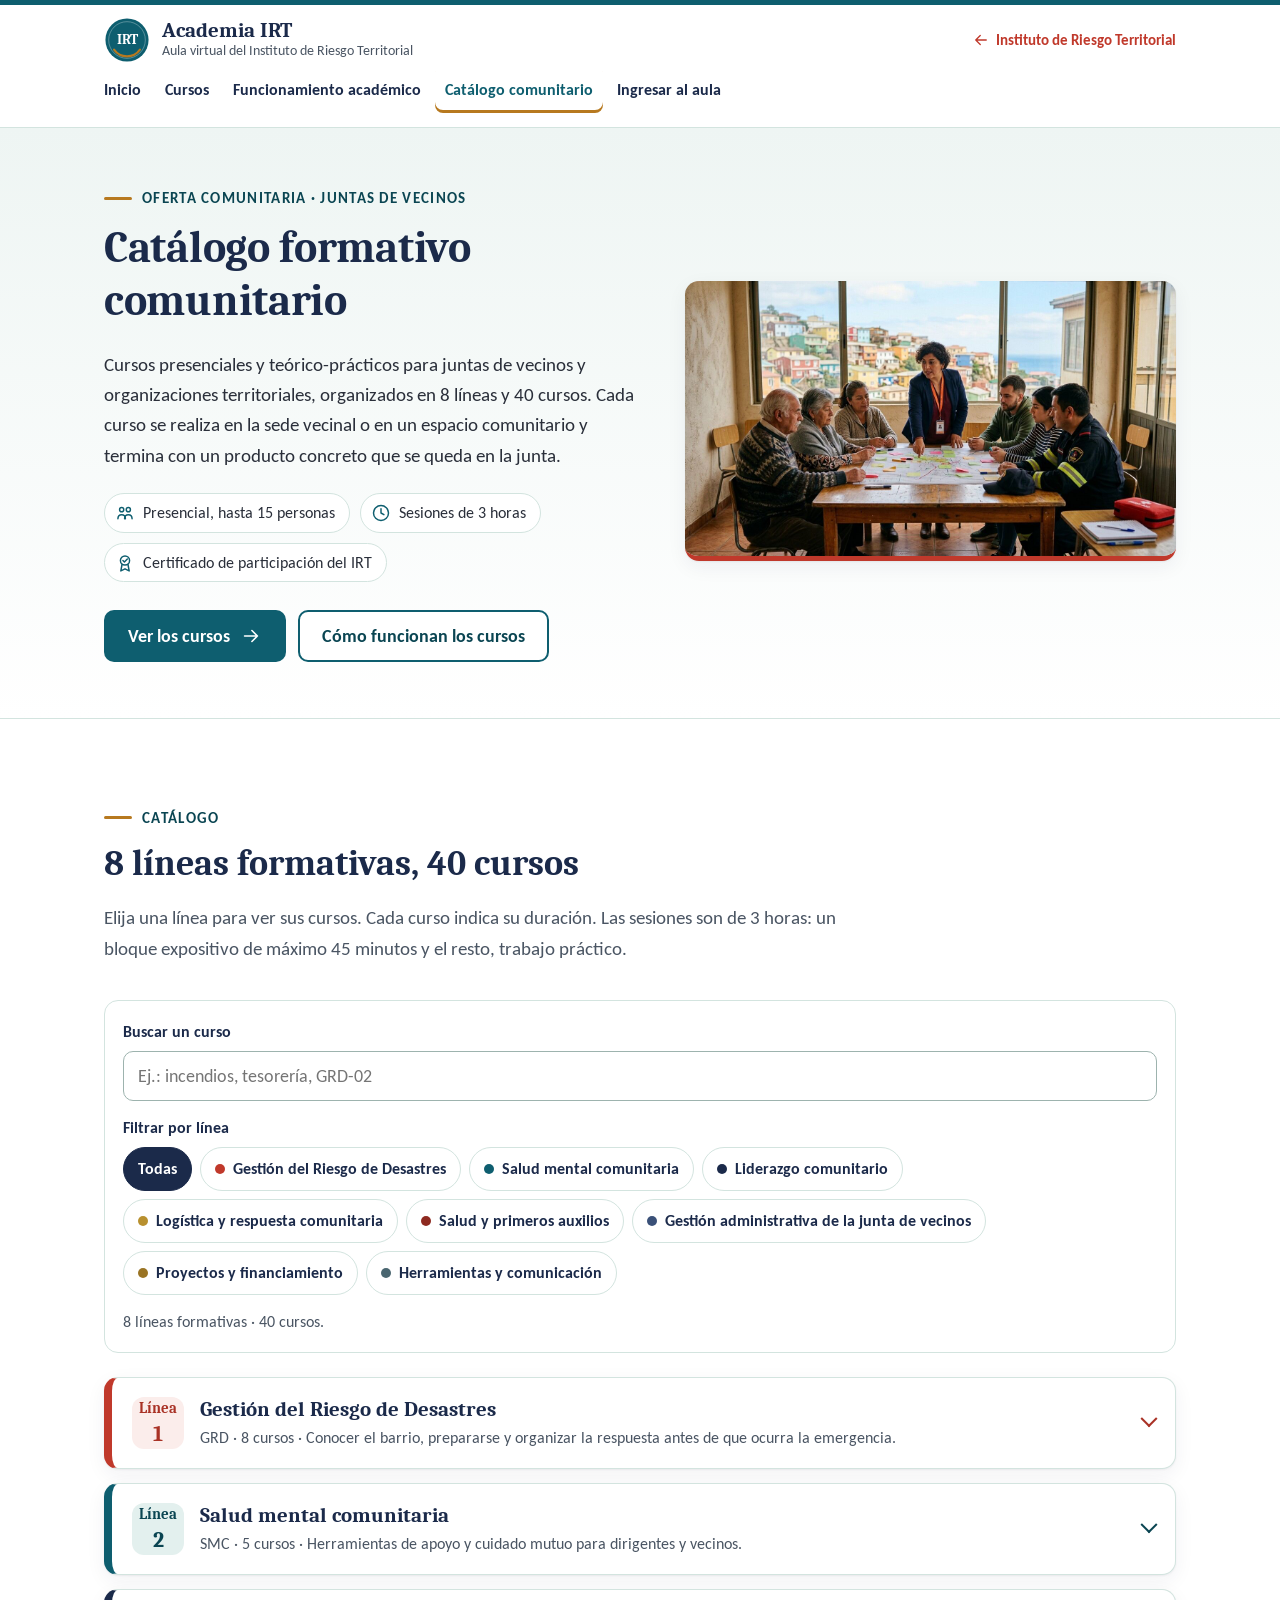
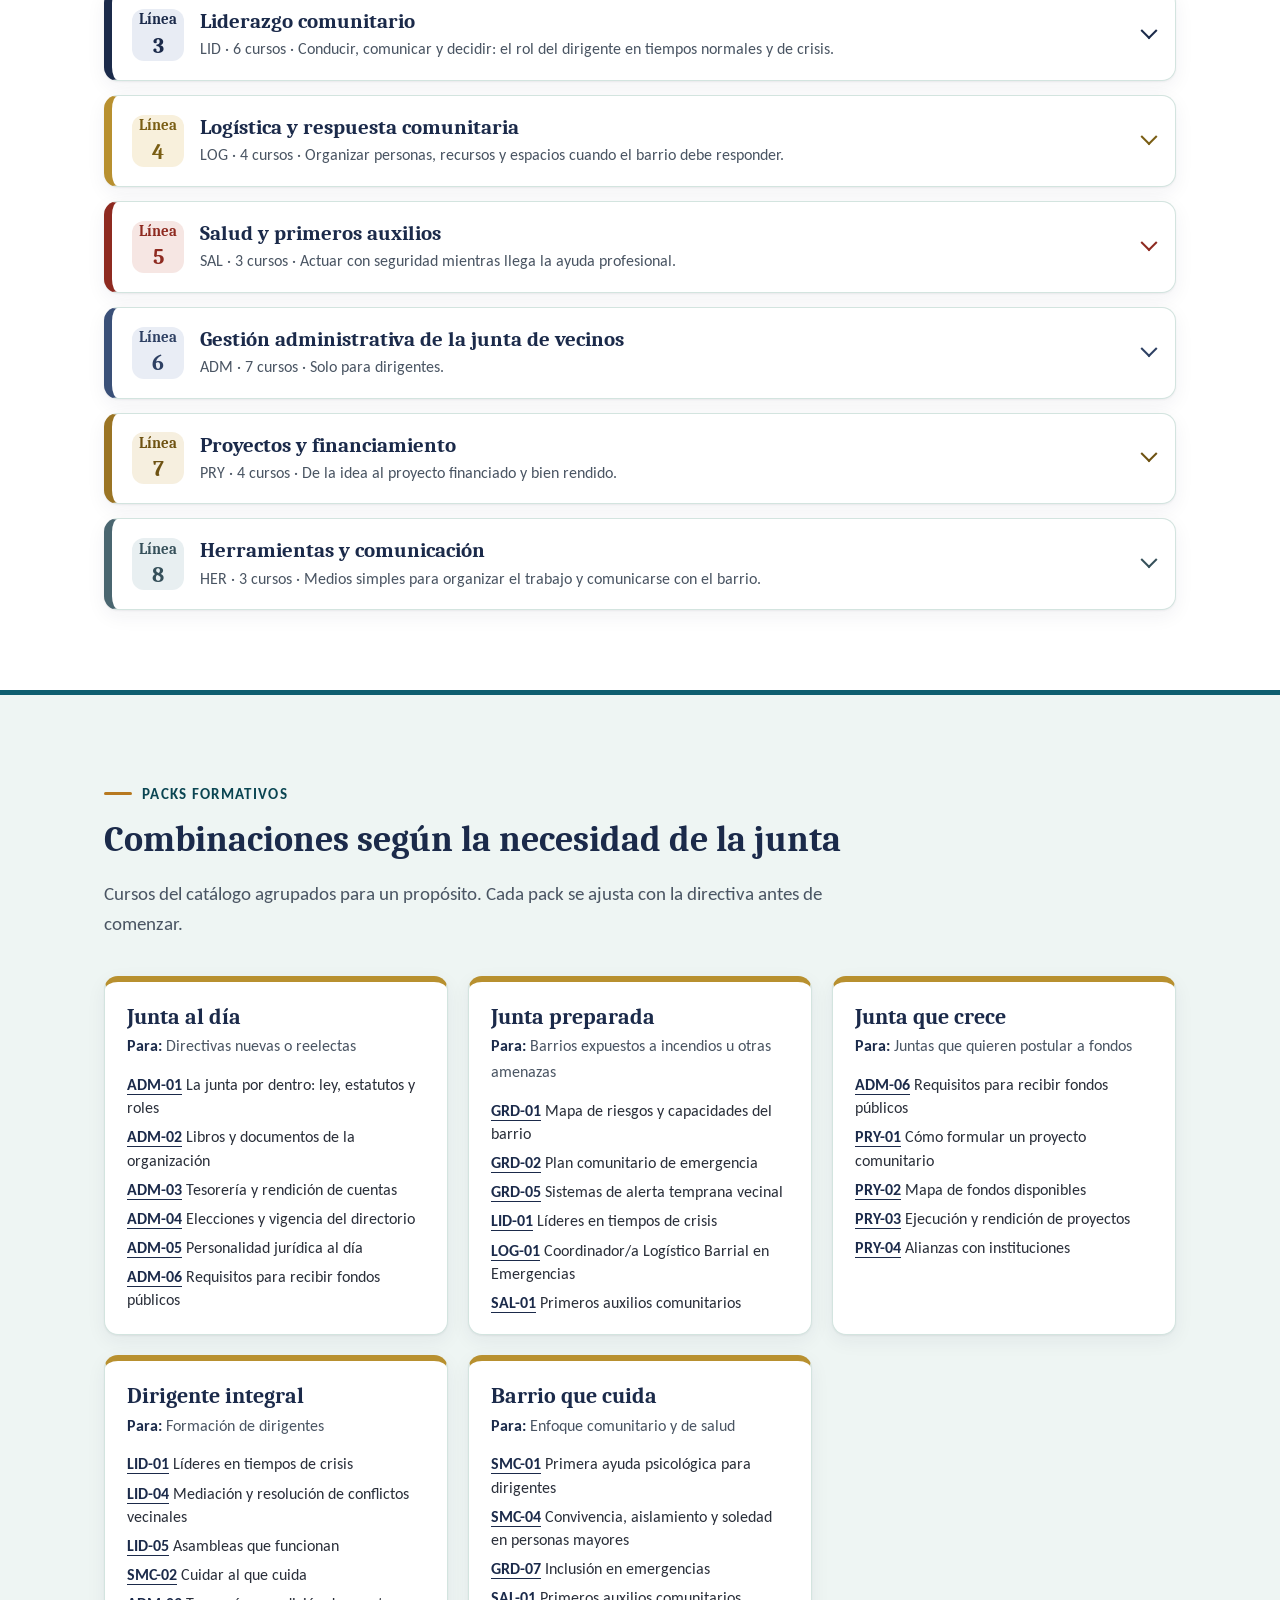
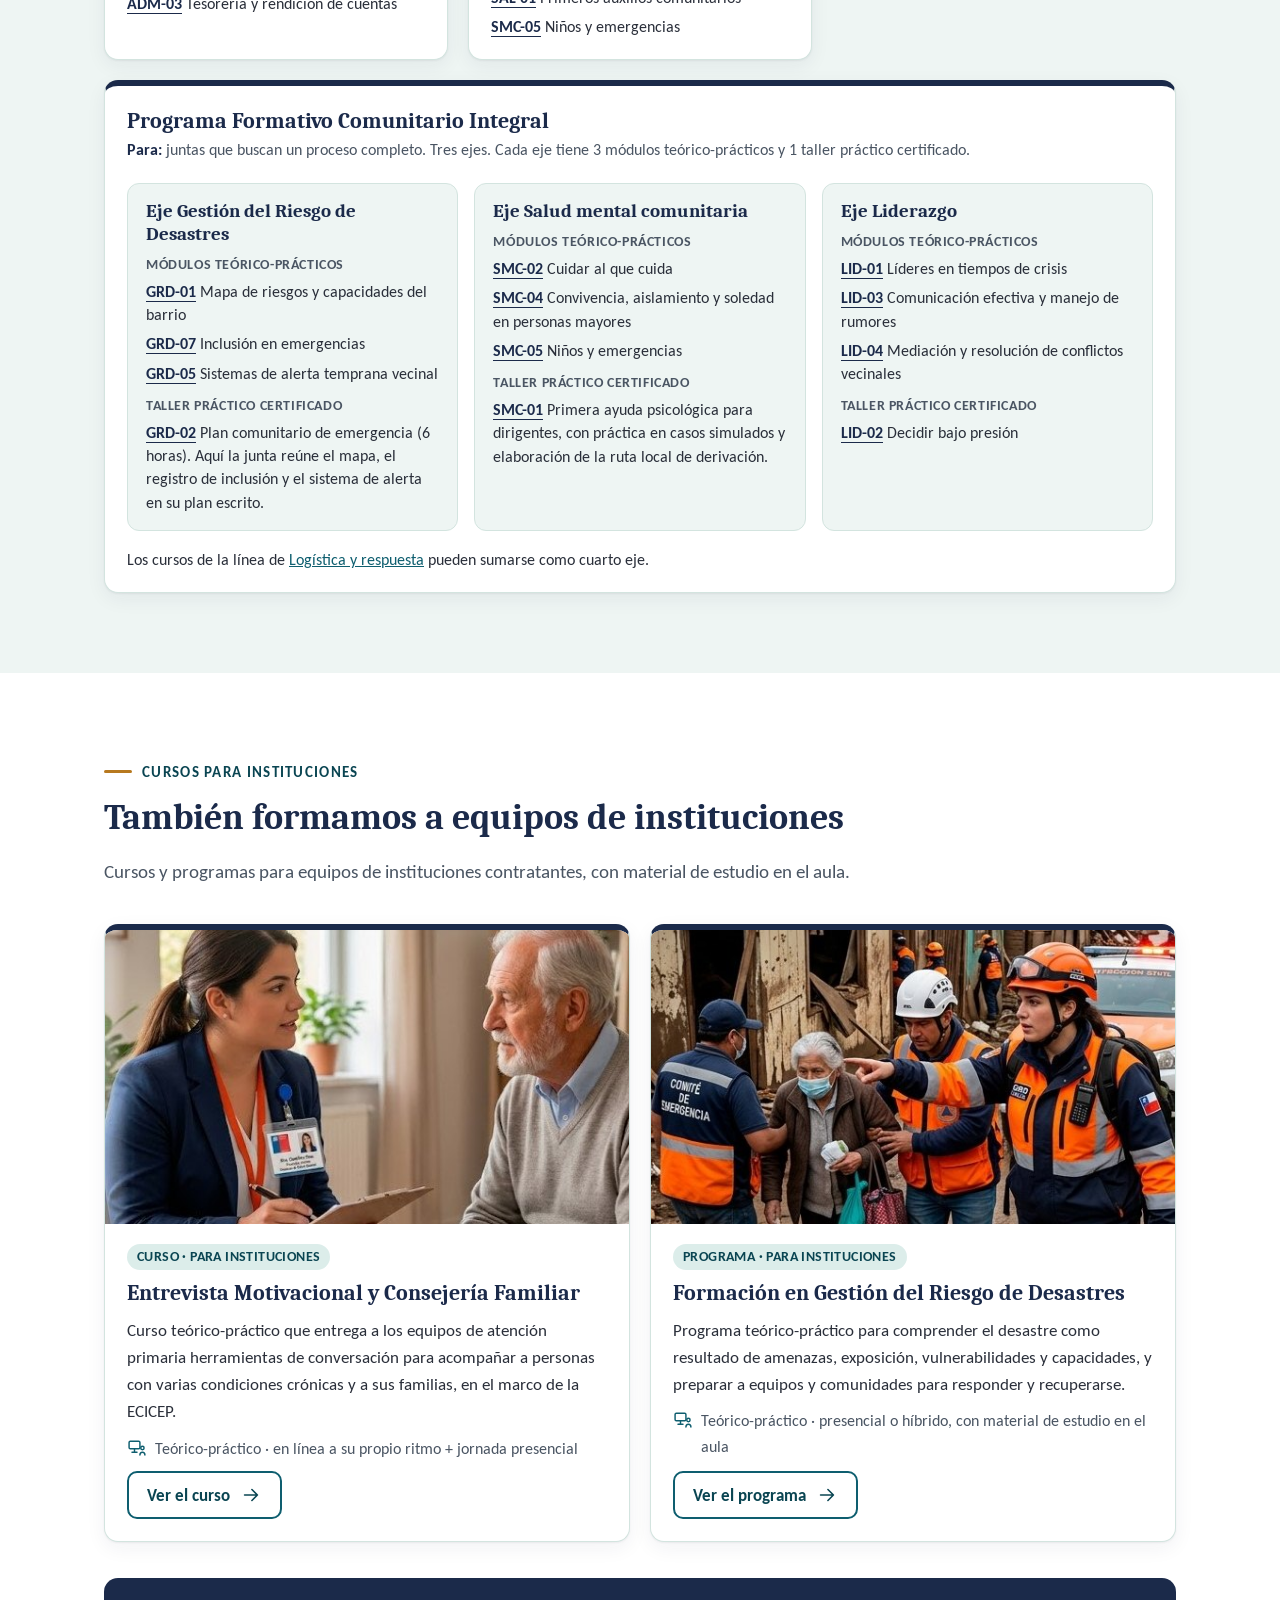
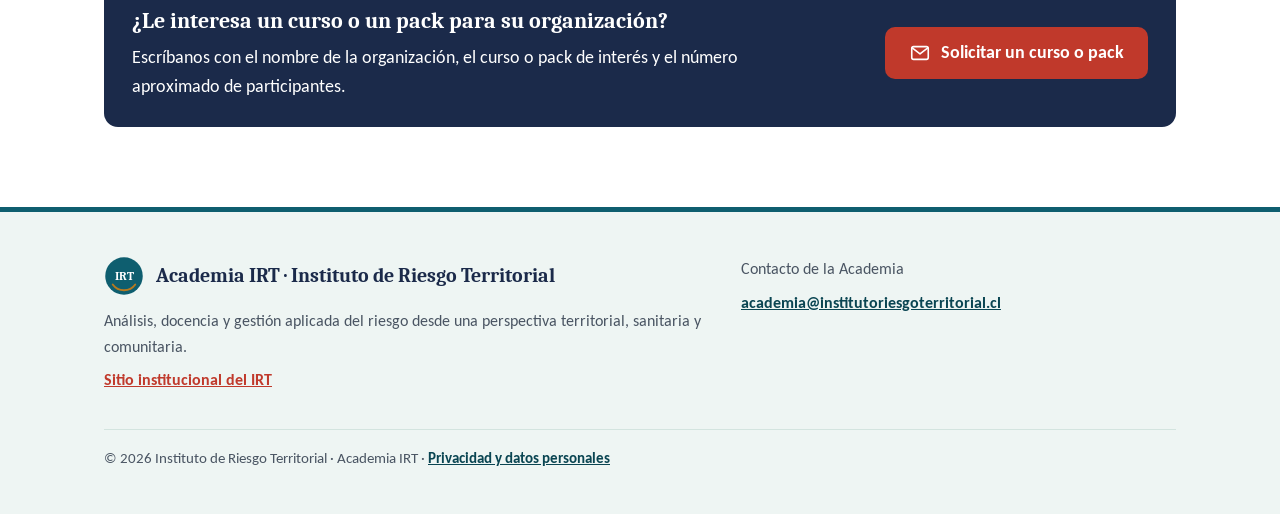
==== commit 44b22878: "Cabecera: dos filas en todos los anchos (la marca se encimaba en escritorio) Desde 1101 px la marca," ====
--- a/catalogo-comunitario/index.html
+++ b/catalogo-comunitario/index.html
@@ -11,7 +11,7 @@
 <link rel="preconnect" href="https://fonts.googleapis.com">
 <link rel="preconnect" href="https://fonts.gstatic.com" crossorigin>
 <link href="https://fonts.googleapis.com/css2?family=Caladea:wght@400;700&family=Carlito:ital,wght@0,400;0,700;1,400&display=swap" rel="stylesheet">
-<link rel="stylesheet" href="/assets/academia.css?v=20261025b">
+<link rel="stylesheet" href="/assets/academia.css?v=20261113">
 <link rel="stylesheet" href="/assets/comunitario.css?v=20261108b">
 </head>
 <body>
--- a/assets/academia.css
+++ b/assets/academia.css
@@ -97,6 +97,12 @@
 .volver-irt:hover{color:var(--terracota);text-decoration:underline}
 .volver-irt .ico{width:18px;height:18px}
 .cabecera__extra{display:flex;align-items:center;gap:18px}
+/* Dos filas en todos los anchos: arriba la marca y «Instituto de Riesgo Territorial»,
+   abajo el menú. En una sola fila no caben y la marca se comprime hasta encimarse. */
+.cabecera .wrap{flex-wrap:wrap;row-gap:4px}
+.cabecera__extra{order:2}
+.menu{order:3;width:100%;overflow-x:auto;-webkit-overflow-scrolling:touch;scrollbar-width:none;margin:0 -10px;padding:0 0 2px;width:calc(100% + 20px)}
+.menu::-webkit-scrollbar{display:none}
 
 @media (min-width:1101px){
   .cabecera{position:sticky;top:0}
@@ -323,10 +329,6 @@
    11. Adaptación a pantallas
    -------------------------------------------------------------------------- */
 @media (max-width:1100px){
-  .cabecera .wrap{flex-wrap:wrap;row-gap:4px}
-  .cabecera__extra{order:2}
-  .menu{order:3;width:100%;overflow-x:auto;-webkit-overflow-scrolling:touch;scrollbar-width:none;margin:0 -10px;padding:0 0 2px;width:calc(100% + 20px)}
-  .menu::-webkit-scrollbar{display:none}
   .programa{grid-template-columns:1fr}
   .ficha-programa{position:static}
   .proceso{grid-template-columns:repeat(3,minmax(0,1fr));row-gap:30px}
